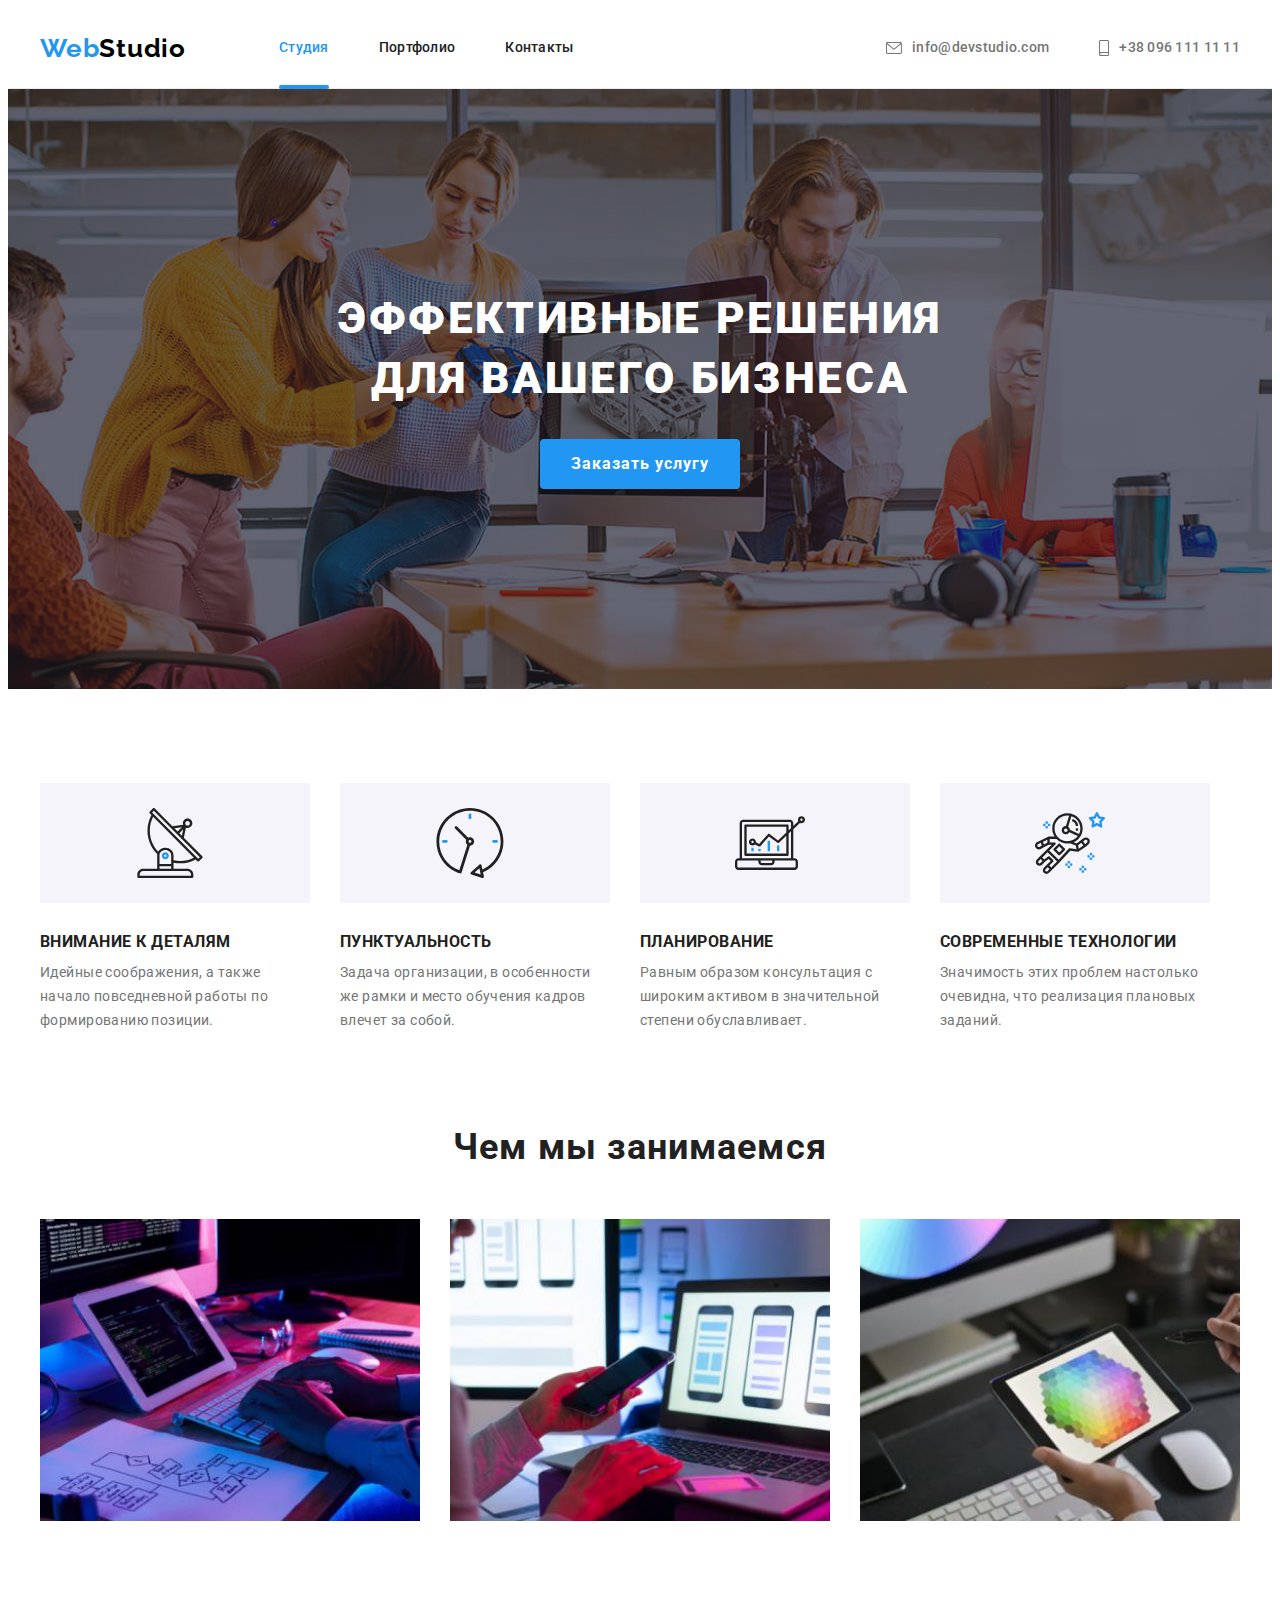
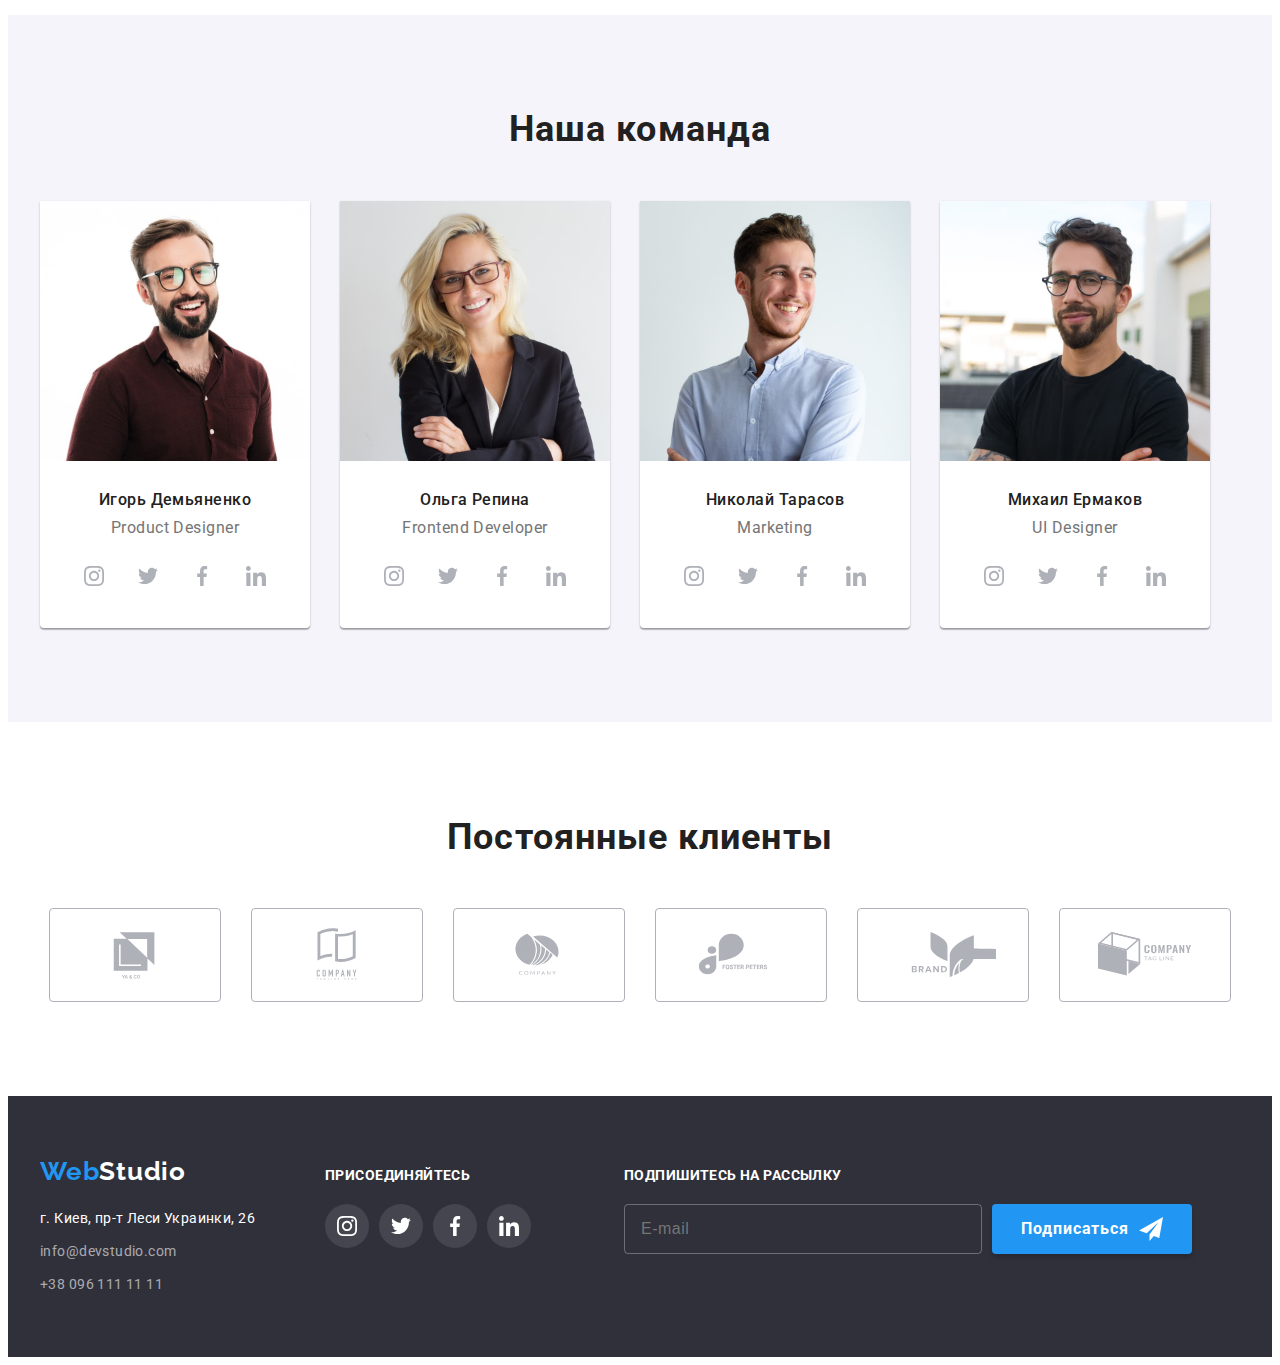
==== index.html @ bc655dbc "first commit" ====
<!DOCTYPE html>
<html lang="ru">
  <head>
    <meta charset="UTF-8" />
    <meta http-equiv="X-UA-Compatible" content="IE=edge" />
    <meta name="viewport" content="width=device-width, initial-scale=1.0" />
    <link rel="preconnect" href="https://fonts.googleapis.com" />
    <link rel="preconnect" href="https://fonts.gstatic.com" crossorigin />
    <link href="https://fonts.googleapis.com/css2?family=Raleway:wght@700&family=Roboto:wght@400;500;700;900&display=swap" rel="stylesheet" />
    <title>WebStudio</title>
    <link rel="stylesheet" href="https://cdnjs.cloudflare.com/ajax/libs/modern-normalize/1.1.0/modern-normalize.min.css" integrity="sha512-wpPYUAdjBVSE4KJnH1VR1HeZfpl1ub8YT/NKx4PuQ5NmX2tKuGu6U/JRp5y+Y8XG2tV+wKQpNHVUX03MfMFn9Q==" crossorigin="anonymous" referrerpolicy="no-referrer" />
    <link rel="stylesheet" href="./css/styles.css" />
  </head>
  <body>
    <!--Шапка сайта-->
    <header class="header">
      <div class="container header-container">
        <nav class="header-nav">
          <a class="header-logo link" href=""><span class="footer-logo-first-word">Web</span>Studio</a>
          <ul class="header-nav-list list">
            <li class="header-item"><a class="header-link link current" href="./index.html">Студия</a></li>
            <li class="header-item"><a class="header-link link" href="./portfolio.html">Портфолио</a></li>
            <li class="header-item"><a class="header-link link" href="">Контакты</a></li>
          </ul>
        </nav>
          <ul class="header-contact-list list">
            <li class="header-contact-item">
              <a class="header-mail link" href="mailto:info@devstudio.com">
                <svg class="header-contact-icon" width="16" height="12">
                <use href="./images/icons/symbol-defs.svg#icon-header-mail"></use>
              </svg>
              info@devstudio.com</a></li>
            <li class="header-contact-item">
              <a class="header-tel link" href="tel:+380961111111">
                <svg class="header-contact-icon" width="10" height="16">
                <use href="./images/icons/symbol-defs.svg#icon-header-tel"></use>
              </svg>
              +38 096 111 11 11</a></li>
          </ul>
        </div>
    </header>
    <!--Основной (уникальный) контент-->
    <main>

      <!--------------------------Section 1------------------->

      <section class="hero">
        <div class="container">
        <h1 class="hero-title">Эффективные решения для вашего бизнеса</h1>
        <button type="button" class="hero-btn" data-modal-open><a class="hero-btn-text">Заказать услугу</a></button>
      </div>
      </section>
      <section class="quality">
        <div class="container">
        <!--СКРЫТЬ ЗАГЛАВИЕ СSS-->
        <h2 class="visually-hidden">"Наши качества"</h2>
        <!--СКРЫТЬ ЗАГЛАВИЕ СSS-->
        <ul class="quality-list list">
          <li class="quality-item">
            <div class="quality-item-icon">
              <svg class="header-contact-icon" width="70" height="70">
                <use href="./images/icons/symbol-defs.svg#icon-anten">
                </use>
              </svg>
            </div>
            <h3 class="quality-title">Внимание к деталям</h3>
            <p class="quality-text">
              Идейные соображения, а также начало повседневной работы по
              формированию позиции.
            </p>
          </li>
          <li class="quality-item">
            <div class="quality-item-icon">
              <svg class="header-contact-icon" width="70" height="70">
                <use href="./images/icons/symbol-defs.svg#icon-clock"></use>
              </svg>
            </div>
            <h3 class="quality-title">Пунктуальность</h3>
            <p class="quality-text">
              Задача организации, в особенности же рамки и место обучения кадров
              влечет за собой.
            </p>
          </li>
          <li class="quality-item">
            <div class="quality-item-icon">
                            <svg class="header-contact-icon" width="70" height="70">
                <use href="./images/icons/symbol-defs.svg#icon-schedule"></use>
              </svg>
            </div>
            <h3 class="quality-title">Планирование</h3>
            <p class="quality-text">
              Равным образом консультация с широким активом в значительной
              степени обуславливает.
            </p>
          </li>
          <li class="quality-item">
            <div class="quality-item-icon">
                            <svg class="header-contact-icon" width="70" height="70">
                <use href="./images/icons/symbol-defs.svg#icon-astronaut"></use>
              </svg>
            </div>
            <h3 class="quality-title">Современные технологии</h3>
            <p class="quality-text">
              Значимость этих проблем настолько очевидна, что реализация
              плановых заданий.
            </p>
          </li>
        </ul>
      </div>
      </section>

      <!--------------------------Section 2------------------->

      <section class="about">
        <div class="container">
        <h2 class="about-title">Чем мы занимаемся</h2>
        <ul class="about-list list">
          <li class="about-item">
            <img class="img about-img"
              src="./images/img1.jpg"
              alt="Работа с планшетом."
              width="370"
              height="294"
            />
          </li>
          <li class="about-item">
            <img class="img about-img"
              src="./images/img2.jpg"
              alt="Работа с телефоном."
              width="370"
              height="294"
            />
          </li>
          <li class="about-item">
            <img class="img about-img"
              src="./images/img3.jpg"
              alt="Работа с цветовой палитрой."
              width="370"
              height="294"
            />
          </li>
        </ul>
      </div>
      </section>

      <!--------------------------Section 3--------------------->

      <section class="team">
        <div class="container">
        <h2 class="team-title">Наша команда</h2>
        <ul class="team-list list">
          <li class="team-item">
            <img class="img-item"
              src="./images/persons/1_Ihor_Demyanenko.jpg"
              alt="Игорь Демьяненко"
              width="270"
              height="260"
            />
            <div class="team-text">
            <h3 class="team-subtitle">Игорь Демьяненко</h3>
            <p class="team-desc" lang="en">Product Designer</p>
            <ul class="team-soc-list list">
              <li class="team-soc-item">
                <a href="" class="team-soc-link link">
                  <svg class="team-soc-icon" width="20" height="20">
                    <use href="./images/icons/symbol-defs.svg#team-soc-icon-instagram"></use>
                  </svg>
                </a>
              </li>
              <li class="team-soc-item">
                <a href="" class="team-soc-link link">
                  <svg class="team-soc-icon" width="20" height="20">
                  <use href="./images/icons/symbol-defs.svg#team-soc-icon-twitter"></use>
                </svg>
              </a>
              </li>
              <li class="team-soc-item">
                <a href="" class="team-soc-link link">
                  <svg class="team-soc-icon" width="20" height="20">
                  <use href="./images/icons/symbol-defs.svg#team-soc-icon-facebook"></use>
                </svg>
              </a>
              </li>
              <li class="team-soc-item">
                <a href="" class="team-soc-link link">
                  <svg class="team-soc-icon" width="20" height="20">
                  <use href="./images/icons/symbol-defs.svg#team-soc-icon-linkedin"></use>
                </svg>
              </a>
              </li>
            </ul>
          </div>

          </li>
          <li class="team-item">
            <img class="img-item"
              src="./images/persons/2_Olga_Repina.jpg"
              alt="Ольга Репина"
              width="270"
              height="260"
            />
            <div class="team-text">
            <h3 class="team-subtitle">Ольга Репина</h3>
            <p class="team-desc" lang="en">Frontend Developer</p>
            <ul class="team-soc-list list">
              <li class="team-soc-item">
                <a href="" class="team-soc-link link">
                  <svg class="team-soc-icon" width="20" height="20">
                    <use href="./images/icons/symbol-defs.svg#team-soc-icon-instagram"></use>
                  </svg>
                </a>
              </li>
              <li class="team-soc-item">
                <a href="" class="team-soc-link link">
                  <svg class="team-soc-icon" width="20" height="20">
                  <use href="./images/icons/symbol-defs.svg#team-soc-icon-twitter"></use>
                </svg>
              </a>
              </li>
              <li class="team-soc-item">
                <a href="" class="team-soc-link link">
                  <svg class="team-soc-icon" width="20" height="20">
                  <use href="./images/icons/symbol-defs.svg#team-soc-icon-facebook"></use>
                </svg>
              </a>
              </li>
              <li class="team-soc-item">
                <a href="" class="team-soc-link link">
                  <svg class="team-soc-icon" width="20" height="20">
                  <use href="./images/icons/symbol-defs.svg#team-soc-icon-linkedin"></use>
                </svg>
              </a>
              </li>
            </ul>
          </div>

          </li>
          <li class="team-item">
            <img class="img-item"
              src="./images/persons/3_Nikolay_Taraso.jpg"
              alt="Николай Тарасов"
              width="270"
              height="260"
            />
            <div class="team-text">
            <h3 class="team-subtitle">Николай Тарасов</h3>
            <p class="team-desc" lang="en">Marketing</p>
            <ul class="team-soc-list list">
              <li class="team-soc-item">
                <a href="" class="team-soc-link link">
                  <svg class="team-soc-icon" width="20" height="20">
                    <use href="./images/icons/symbol-defs.svg#team-soc-icon-instagram"></use>
                  </svg>
                </a>
              </li>
              <li class="team-soc-item">
                <a href="" class="team-soc-link link">
                  <svg class="team-soc-icon" width="20" height="20">
                  <use href="./images/icons/symbol-defs.svg#team-soc-icon-twitter"></use>
                </svg>
              </a>
              </li>
              <li class="team-soc-item">
                <a href="" class="team-soc-link link">
                  <svg class="team-soc-icon" width="20" height="20">
                  <use href="./images/icons/symbol-defs.svg#team-soc-icon-facebook"></use>
                </svg>
              </a>
              </li>
              <li class="team-soc-item">
                <a href="" class="team-soc-link link">
                  <svg class="team-soc-icon" width="20" height="20">
                  <use href="./images/icons/symbol-defs.svg#team-soc-icon-linkedin"></use>
                </svg>
              </a>
              </li>
            </ul>
          </div>

          </li>
          <li class="team-item">
            <img class="img-item"
              src="./images/persons/4_Mikhail_Ermakov.jpg"
              alt="Михаил Ермаков"
              width="270"
              height="260"
              />
              <div class="team-text">
            <h3 class="team-subtitle">Михаил Ермаков</h3>
            <p class="team-desc" lang="en">UI Designer</p>
            <ul class="team-soc-list list">
              <li class="team-soc-item">
                <a href="" class="team-soc-link link">
                  <svg class="team-soc-icon" width="20" height="20">
                    <use href="./images/icons/symbol-defs.svg#team-soc-icon-instagram"></use>
                  </svg>
                </a>
              </li>
              <li class="team-soc-item">
                <a href="" class="team-soc-link link">
                  <svg class="team-soc-icon" width="20" height="20">
                  <use href="./images/icons/symbol-defs.svg#team-soc-icon-twitter"></use>
                </svg>
              </a>
              </li>
              <li class="team-soc-item">
                <a href="" class="team-soc-link link">
                  <svg class="team-soc-icon" width="20" height="20">
                  <use href="./images/icons/symbol-defs.svg#team-soc-icon-facebook"></use>
                </svg>
              </a>
              </li>
              <li class="team-soc-item">
                <a href="" class="team-soc-link link">
                  <svg class="team-soc-icon" width="20" height="20">
                  <use href="./images/icons/symbol-defs.svg#team-soc-icon-linkedin"></use>
                </svg>
              </a>
              </li>
            </ul>
          </div>

          </li>
        </ul>
      </div>
      </section>

      <!-- --------------------Section 4-------------------->
      <!----------------- clients ----------------->

      <section class="clients section">
        <div class="container">
          <h2 class="client-title">Постоянные клиенты</h2>
          <ul class="client-list list">
            <li class="client-item">
              <a href="" class="client-link link">
                <svg class="client-icon" width="106" height="60">
                  <use href="./images/icons/symbol-defs.svg#icon-first-logo"></use>
                </svg>
              </a>
            </li>
            <li class="client-item">
              <a href="" class="client-link link">
                <svg class="client-icon" width="106" height="60">
                  <use href="./images/icons/symbol-defs.svg#icon-second-logo"></use>
                </svg>
              </a>
            </li>
            <li class="client-item">
              <a href="" class="client-link link">
                <svg class="client-icon" width="106" height="60">
                  <use href="./images/icons/symbol-defs.svg#icon-third-logo"></use>
                </svg>
              </a>
            </li>
            <li class="client-item">
              <a href="" class="client-link link">
                <svg class="client-icon" width="106" height="60">
                  <use href="./images/icons/symbol-defs.svg#icon-fourth-logo"></use>
                </svg>
              </a>
            </li>
            <li class="client-item">
              <a href="" class="client-link link">
                <svg class="client-icon" width="106" height="60">
                  <use href="./images/icons/symbol-defs.svg#icon-fifth-logo"></use>
                </svg>
              </a>
            </li>
            <li class="client-item">
              <a href="" class="client-link link">
                <svg class="client-icon" width="106" height="60">
                  <use href="./images/icons/symbol-defs.svg#icon-sixth-logo"></use>
                </svg>
              </a>
            </li>
          </ul>
        </div>
      </section>
    </main>

    <!-------------------------footer----------------->

    <footer class="footer">
      <div class="container">
        <div class="footer-contact">
      <a class="footer-logo link" href=""><span class="footer-logo-first-word">Web</span>Studio</a>
      <address class="footer-address">
        <ul class="footer-address-list list">
          <li class="footer-address-item">
            <a class="footer-address-maps link" href="https://www.google.com/maps/place/%D0%B1%D1%83%D0%BB.+%D0%9B%D0%B5%D1%81%D0%B8+%D0%A3%D0%BA%D1%80%D0%B0%D0%B8%D0%BD%D0%BA%D0%B8,+26,+%D0%9A%D0%B8%D0%B5%D0%B2,+%D0%A3%D0%BA%D1%80%D0%B0%D0%B8%D0%BD%D0%B0,+02000/@50.4265807,30.5361971,17z/data=!3m1!4b1!4m5!3m4!1s0x40d4cf0e033ecbe9:0x57a4dffefec77da0!8m2!3d50.4265807!4d30.5383858" target="blank">г. Киев, пр-т Леси Украинки, 26</a>
          </li>
          <li class="footer-address-item"><a class="footer-address-mail link" href="mailto:info@devstudio.com">info@devstudio.com</a></li>
          <li class="footer-address-item"><a class="footer-address-tel link" href="tel:+380961111111">+38 096 111 11 11</a></li>
        </ul>
      </address>
    </div>
    <div class="footer-links">
      <h2 class="footer-links-title">присоединяйтесь</h2>
                <ul class="footer-soc-list list">
            <li class="footer-soc-item">
              <a href="" class="footer-soc-link link">
                <svg class="footer-soc-icon" width="20" height="20">
                  <use href="./images/icons/symbol-defs.svg#footer-soc-icon-instagram">
                  </use>
                </svg>
              </a>
            </li>
            <li class="footer-soc-item">
              <a href="" class="footer-soc-link link">
                <svg class="footer-soc-icon" width="20" height="20">
                <use href="./images/icons/symbol-defs.svg#footer-soc-icon-twitter">
                </use>
              </svg>
            </a>
            </li>
            <li class="footer-soc-item">
              <a href="" class="footer-soc-link link">
                <svg class="footer-soc-icon" width="20" height="20">
                <use href="./images/icons/symbol-defs.svg#footer-soc-icon-facebook">
                </use>
              </svg></a>
            </li>
            <li class="footer-soc-item">
              <a href="" class="footer-soc-link link">
                <svg class="footer-soc-icon" width="20" height="20">
                <use href="./images/icons/symbol-defs.svg#footer-soc-icon-linkedin">
                </use>
              </svg></a>
            </li>
          </ul>
      </div>
      <div class="footer-forms">
        <p class="footer-title-mail">Подпишитесь на рассылку</p>
        <form class="footer-form">
          <input
            type="email"
            name="email"
            class="footer-mail"
            placeholder="E-mail"/>
          <button type="submit" class="footer-mail-btn">
            Подписаться
            <svg class="footer-mail-icon" width="24" height="24">
              <use href="./images/icons/symbol-defs.svg#icon-icon-send"></use>
            </svg>
          </button>
        </form>
      </div>
    </div>
    </footer>
    <div class="backdrop is-hidden" data-modal>
      <div class="modal">
        <button type="button" class="modal-close" data-modal-close>
          <svg class="modal-icon" width="18" height="18">
            <use href="./images/icons/symbol-defs.svg#icon-close"></use>
          </svg>
        </button>
        <p class="modal-title">Оставьте свои данные, мы вам перезвоним</p>
        <form class="modal-form">
          <div class="form-field">
            <label class="input-text" for="user-name">Имя</label>
            <div class="input-wrap">
              <input
                type="text"
                placeholder=""
                name="user-name"
                class="modal-input"
                id="user-name"
              />
              <svg class="input-icon" width="18" height="18">
                <use
                  href="./images/icons/symbol-defs.svg#icon-modal-person"
                ></use>
              </svg>
            </div>
          </div>
          <div class="form-field">
            <label class="input-text" for="user-tel">Телефон</label>
            <div class="input-wrap">
              <input
                type="tel"
                placeholder=""
                name="user-tel"
                class="modal-input"
                id="user-tel"
              />
              <svg class="input-icon" width="18" height="18">
                <use
                  href="./images/icons/symbol-defs.svg#icon-modal-phone"
                ></use>
              </svg>
            </div>
          </div>
          <div class="form-field">
            <label class="input-text" for="user-email">Почта</label>
            <div class="input-wrap">
              <input
                type="email"
                placeholder=""
                name="user-email"
                class="modal-input"
                id="user-email"
              />
              <svg class="input-icon" width="18" height="18">
                <use
                  href="./images/icons/symbol-defs.svg#icon-modal-email"
                ></use>
              </svg>
            </div>
          </div>
          <div class="form-field">
            <label class="input-text" for="user-text">Комментарий</label>
            <textarea
              class="modal-text"
              name="user-text"
              id="user-text"
              placeholder="Введите текст"
            ></textarea>
          </div>
          <div class="form-field">
            <input
              type="checkbox"
              class="modal-check visually-hidden"
              id="modal-check"
              name="privacy-check"
            />
            <label for="modal-check" class="modal-check-text">
              <span
                ><svg class="check-icon" width="16" height="15">
                  <use
                    href="./images/icons/symbol-defs.svg#icon-modal-vector"
                  ></use>
                </svg>
              </span>
              <span class="modal-desk"
                >Соглашаюсь с рассылкой и принимаю
                <span
                  ><a class="modal-check-link link" href="">
                    Условия договора</a
                  ></span
                ></span
              >
            </label>
          </div>
          <button class="modal-button" type="submit">Отправить</button>
        </form>
      </div>
    </div>
    <script src="./js/modal.js"></script>
  </body>
</html>
---- css/styles.css ----
:root {
--contact-text-color: #757575;
--header-hover-color: #2196F3;
--first-background-color: #2F303A;
--second-background-color: #F5F4FA;
--third-background-color: #ffffff;
--logo-text-color: #000000;
--hero-btn-hover-background-color: #188CE8;
--title-color:#212121;
--text-color: #757575;
--footer-address-color: rgba(255, 255, 255, 0.6);
}

body {
    font-family: "Roboto", sans-serif; 
    font-weight: 400;
    font-size: 14px;
    background-color: var(--third-background-color);
}

/* *::before,
*::after {
box-sizing: border-box;
} */

p,
h1,
h2,
h3,
h4,
h5,
h6 {
margin: 0;
}

ul,
ol {
margin: 0;
padding-left: 0;
}

img {
    display: block;
    max-width: 100%;
    min-width: 100%;
    height: auto;
}

.list {
    list-style: none;
}

.link {
    text-decoration: none;
}

.container {
    width: 1200px;
padding-left: 15px;
padding-right: 15px;
margin: 0 auto;
/* outline: 2px solid red; */
}

section {
    padding: 94px 0;
}

/*-------------HEADER--------*/

.header {
    background-color: var(--third-background-color);
    border-bottom: 1px solid #ececec;
}

.header-container {
    display: flex;
}

.header-nav .current {
    color: var(--header-hover-color);
    position: relative;
}

.header-logo {
text-decoration: none;
font-family: "Raleway", sans-serif;
font-style: normal;
font-weight: 700;
font-size: 26px;
line-height: 1.19;
letter-spacing: 0.03em;
color: var(--logo-text-color);
margin-right: 93px;
}

.header-logo-first-word {
    color: var(--header-hover-color);
}

.header-nav{
    display: flex;
    align-items: center;
}

.header-nav-list {
    display: flex;
    align-items: center;
}

.header-item:not(:last-child) {
    margin-right: 50px;
}

.header-contact-list {
    display: flex;
    align-items: center;
    margin-left: auto;
}

.header-contact-item{
    display: block;
}

.header-contact-item:not(:first-child) {
    margin-left: 50px;
}

.activ-studio,
.activ-portfolio {
    color: var(--header-hover-color);
}

.header-link {
    display: block;
font-weight: 500;
line-height: 1.14;
letter-spacing: 0.02em;
color: var(--title-color);
padding: 32px 0;
transition: color 250ms cubic-bezier(0.4, 0, 0.2, 1);
}

.current::after {
    content: "";
    position: absolute;
    display: block;
    bottom: -1px;
    left: 0;
    height: 4px;
    width: 100%;
    background: var(--header-hover-color);
    border-radius: 2px;
}

.header-link:hover,
.header-link:focus {
color: var(--header-hover-color);
}

.header-tel {
    font-weight: 500;
    line-height: 1.14;
    letter-spacing: 0.02em;
    color: var(--contact-text-color);
    display: flex;
    align-items: center;
    padding: 32px 0;
    transition: color 250ms cubic-bezier(0.4, 0, 0.2, 1);
}

.header-mail {
    font-weight: 500;
    line-height: 1.14;
    letter-spacing: 0.02em;
    color: var(--contact-text-color);
    display: flex;
    align-items: center;
    padding: 32px 0;
    transition: color 250ms cubic-bezier(0.4, 0, 0.2, 1);
}

.header-contact-icon {
    fill: currentColor;
    margin-right: 10px;
}

.header-tel:hover,
.header-tel:focus,
.header-mail:hover,
.header-mail:focus {
    color: var(--header-hover-color);
}

/*-------------------------HERO----------------------------*/

.hero {
    max-width: 1600px;
    margin: 0 auto;
    background-color: var(--first-background-color);
    background-image: linear-gradient(rgba(47, 48, 58, 0.4),rgba(47, 48, 58, 0.4)),
    url(../images/hero-img.png);
    background-repeat: no-repeat;
    background-position: center;
    background-size: cover;
    padding:200px 0;
}

.hero-title {
font-weight: 900;
font-size: 44px;
line-height: 1.36;
text-align: center;
letter-spacing: 0.06em;
text-transform: uppercase;
color: var(--third-background-color);
max-width: 696px;
margin: 0 auto;
margin-bottom: 30px;
}

.hero-btn {
    font-family: inherit;
font-weight: 700;
font-size: 16px;
line-height: 1.87;
display: block;
align-items: center;
text-align: center;
letter-spacing: 0.06em;
background: var(--header-hover-color);
color: var(--third-background-color);
cursor: pointer;
margin: 0 auto;
height: 50px;
min-width: 200px;
box-shadow: 0px 4px 4px rgba(0, 0, 0, 0.15);
border-radius: 4px;
border: none;
transition: color 250ms cubic-bezier(0.4, 0, 0.2, 1);
}

.hero-btn-text {
    margin: auto;
}

.hero-btn:hover,
.hero-btn:focus {
    background-color: var(--hero-btn-hover-background-color);
    color: var(--third-background-color);
}

/*-------------quality--------*/


.quality {
    padding-bottom: 0;
}

.visually-hidden {
    position: absolute;
    white-space: nowrap;
    width: 1px;
    height: 1px;
    overflow: hidden;
    border: 0;
    padding: 0;
    clip: rect(0 0 0 0);
    clip-path: inset(50%);
    margin: -1px;
}

.quality-list {
    display: flex;
}

.quality-item:not(:last-child) {
    margin-right: 30px;
}

.quality-item-icon {
    display: flex;
    width: 270px;
    height: 120px;
    background-color: var(--second-background-color);
    align-items: center;
    justify-content: center;
    margin-bottom: 30px;
}

.quality-title {
font-weight: 700;
line-height: 1.14;
letter-spacing: 0.03em;
text-transform: uppercase;
color: var(--title-color);
margin-bottom: 10px;
max-width: 270px;
}

.quality-text {
line-height: 1.71;
letter-spacing: 0.03em;
color: var(--text-color);
max-width: 270px;
}

/*-------------about--------*/

.about-title {
font-weight: 700;
font-size: 36px;
line-height: 1.16;
text-align: center;
letter-spacing: 0.03em;
color: var(--title-color);
margin: 0 auto;
margin-bottom: 50px;
}

.about-list {
    display: flex;
    margin-left: -30px;
/*     padding-bottom: 94px; */
}

.about-item {
    flex-basis: calc(100% / 3 - 30px);
    margin-left: 30px;
}

/*-------------team--------*/

.team {
    background-color: var(--second-background-color);
}

.team-title {
    font-weight: 700;
font-size: 36px;
line-height: 1.16;
text-align: center;
letter-spacing: 0.03em;
color: var(--title-color);
margin: 0 auto;
margin-bottom: 50px;
}

.team-list {
    display: flex;
}

.team-item {
    background: #FFFFFF;
box-shadow: 0px 1px 3px rgba(0, 0, 0, 0.12), 0px 1px 1px rgba(0, 0, 0, 0.14), 0px 2px 1px rgba(0, 0, 0, 0.2);
border-radius: 0px 0px 4px 4px;
}

.team-list > li:not(:last-child){
    margin-right: 30px;
} 

.team-text {
    padding: 30px 0;
}

.team-subtitle{
    font-weight: 500;
font-size: 16px;
line-height: 1.18;
text-align: center;
letter-spacing: 0.03em;
color: var(--title-color);
margin-bottom: 10px;
}

.team-desc {
font-size: 16px;
line-height: 1.18;
text-align: center;
letter-spacing: 0.03em;
color: var(--text-color);
margin-bottom: 16px;
}

.team-soc-list {
    display: flex;
    justify-content: center;
}

.team-soc-link {
    display: inline-flex;
    width: 44px;
    height: 44px;
    border-radius: 50%;
    background-color: #FFFFFF;
    align-items: center;
    justify-content: center;
    color: #afb1b8;
    transition: background-color 250ms cubic-bezier(0.4, 0, 0.2, 1),
    color 250ms cubic-bezier(0.4, 0, 0.2, 1);
}

.team-soc-list > li:not(:last-child) {
margin-right: 10px;
}

.team-soc-icon {
    fill: currentColor;
}

.team-soc-link:hover {
    background: var(--header-hover-color);
    color: var(--third-background-color);
}

/*---------- Section 4------- */
/*-------- clients --------*/

.client-title {
    font-weight: 700;
    font-size: 36px;
    line-height: 1.17;
    text-align: center;
    letter-spacing: 0.03em;
    color: var(--title-color);
    margin-bottom: 50px;
}

.client-list {
    display: flex;
    justify-content: center;
}

.client-item + .client-item {
    margin-left: 30px;
}

.client-link {
    display: flex;
    width: 170px;
    height: 92px;
    color: #afb1b8;
    align-items: center;
    justify-content: center;
    border: 1px solid #afb1b8;
    border-radius: 4px;
    transition: color 250ms cubic-bezier(0.4, 0, 0.2, 1),
    border 250ms cubic-bezier(0.4, 0, 0.2, 1);
}

.client-icon {
    fill: currentColor;
}

.client-link:focus,
.client-link:hover {
    color: var(--header-hover-color);
    border: 1px solid var(--header-hover-color);
}
/*-------------footer--------*/

.footer {
    background-color: var(--first-background-color);
    padding-top: 60px;
    padding-bottom: 60px;
}

.footer .container {
    display: flex;
    align-items: baseline;
}

.footer-logo {
    text-decoration: none;
    font-family: "Raleway", sans-serif;
    font-style: normal;
    font-weight: 700;
    font-size: 26px;
    line-height: 1.19;
    letter-spacing: 0.03em;
    color: var(--third-background-color);
    }
    
.footer-logo-first-word {
    color: var(--header-hover-color);
}

.footer-address {
    margin-top: 20px;
}

.footer-address-list > li:not(:last-child) {
margin-bottom: 9px;
}

.footer-address-maps {
    font-style: normal; 
    line-height: 1.71;
    letter-spacing: 0.03em;
    color: var(--third-background-color);;
}

.footer-address-mail,
.footer-address-tel {
    font-style: normal;
    line-height: 1.71;
    letter-spacing: 0.03em;
    color: var(--footer-address-color);
    transition: color 250ms cubic-bezier(0.4, 0, 0.2, 1);
}

.footer-address-maps:hover,
.footer-address-maps:focus,
.footer-address-tel:hover,
.footer-address-tel:focus,
.footer-address-mail:hover,
.footer-address-mail:focus {
    color: var(--header-hover-color);
}

.footer-links{
    margin-left: 70px;
}

.footer-links-title{
    font-size: 14px;
    line-height: 1.14;
    letter-spacing: 0.03em;
    text-transform: uppercase;
    color: var(--third-background-color);
    margin-bottom: 20px; 
}

.footer-soc-list {
    display: flex;
}

.footer-soc-list > li:not(:last-child) {
    margin-right: 10px;
}

.footer-soc-link {
    display: flex;
    width: 44px;
    height: 44px;
    border-radius: 50%;
    background-color: #ffffff1a;
    align-items: center;
    justify-content: center;
    color: var(--third-background-color);
    transition: background-color 250ms cubic-bezier(0.4, 0, 0.2, 1);
}

.footer-soc-icon {
    fill: currentColor;
}

.footer-soc-link:hover {
    background: var(--header-hover-color);
    color: var(--third-background-color);
}

.footer-forms {
    margin-left: 93px;
}

.footer-form {
    display: flex;
}

.footer-title-mail {
    font-weight: 700;
    font-size: 14px;
    line-height: 1.14;
    letter-spacing: 0.03em;
    text-transform: uppercase;
    color: var(--third-background-color);
    margin-bottom: 20px;
}

.footer-mail {
    width: 358px;
    height: 50px;
    background-color: transparent;
    border: 1px solid rgba(255, 255, 255, 0.3);
    border-radius: 4px;
    padding: 16px;
    outline: none;
    font-weight: 400;
    font-size: 16px;
    line-height: 1.25;
    display: flex;
    box-sizing: border-box;
    align-items: center;
    letter-spacing: 0.03em;
    color: rgba(255, 255, 255, 0.6);
}

.footer-mail-btn {
    width: 200px;
    height: 50px;
    margin-left: 10px;
    background: var(--header-hover-color);
    border: transparent;
    box-shadow: 0px 4px 4px rgba(0, 0, 0, 0.15);
    border-radius: 4px;
    font-family: "Roboto";
    font-style: normal;
    font-weight: 700;
    font-size: 16px;
    line-height: 1.88;
    cursor: pointer;
    display: flex;
    text-align: center;
    align-items: center;
    letter-spacing: 0.06em;
    color: var(--third-background-color);
    justify-content: center;
}

.footer-mail-icon {
    width: 24px;
    height: 24px;
    margin-left: 10px;
}

/*-------------Portfolio--------*/
/*-------------Portfolio header--------*/

.services {
    background-color: var(--third-background-color);
}

.services-btn {
    font-family: inherit;
    font-weight: 500;
    font-size: 16px;
    line-height: 1.62;
    text-align: center;
    letter-spacing: 0.03em;
background: var(--second-background-color);
color: var(--title-color);
cursor: pointer;
border-radius: 4px;
border: none;
padding: 6px 22px;
display: inline-block;
transition: background-color 250ms cubic-bezier(0.4, 0, 0.2, 1),
color 250ms cubic-bezier(0.4, 0, 0.2, 1),
box-shadow 250ms cubic-bezier(0.4, 0, 0.2, 1);
}

.activ-btn {
    font-family: inherit;
    font-weight: 500;
    font-size: 16px;
    line-height: 1.62;
    text-align: center;
    letter-spacing: 0.03em;
background: var(--header-hover-color);
color: var(--third-background-color);
cursor: pointer;
border-radius: 4px;
border: none;
padding: 6px 22px;
}

.services-btn:hover,
.services-btn:focus {
    background-color:var(--header-hover-color);
    color: var(--third-background-color);
    box-shadow: 0px 4px 4px 0px rgba(0, 0, 0, 0.25);
}

.services-list {
    display: flex;
    justify-content: center;
    margin-bottom: 50px;
}

.services-item:not(:last-child) {
    margin-right: 8px;
}

/* ============= example ========= */

.example-list {
    display: grid;
    grid-template-columns: repeat(3, 1fr);
    gap: 30px;
    margin: 0 auto;
}

.example-link {
    display: block;
    transition: box-shadow 250ms cubic-bezier(0.4, 0, 0.2, 1);
}

.example-link:hover,
.example-link:focus {
    box-shadow: 0px 4px 4px 0px rgba(0, 0, 0, 0.25);
}

.example-wrap {
    position: relative;
    overflow: hidden;
}

.example-board-text {
    height: 100%;
    position: absolute;
    top: 0;
    left: 0;
    background-color: rgba(33, 150, 243, 0.9);
    font-weight: 400;
    font-size: 18px;
    line-height: 1.56;
    letter-spacing: 0.03em;
    color: #ffffff;
    padding: 63px 24px;
    transition: transform 250ms cubic-bezier(0.4, 0, 0.2, 1);
    transform: translateY(100%);
}

.example-item:hover .example-board-text {
    transform: translateY(0);
}

.example-text {
    padding: 20px 24px;
    border-right: 1px solid #eeeeee;
    border-bottom: 1px solid #eeeeee;
    border-left: 1px solid #eeeeee;
}

.example-title {
font-style: normal;
font-weight: 700;
font-size: 18px;
line-height: 2;
letter-spacing: 0.06em;
color: var(--title-color);
margin-bottom: 4px;
}

.example-desc {
font-size: 16px;
line-height: 1.87;
letter-spacing: 0.03em;
color: var(--text-color);
}

/* ==========   modal window   ================ */

.backdrop {
    width: 100%;
    height: 100%;
    background-color: rgba(0, 0, 0, 0.2);
    position: fixed;
    top: 0;
    transition: opacity 250ms, visibility 250ms, cubic-bezier(0.4, 0, 0.2, 1);
}

.modal {
    position: absolute;
    top: 50%;
    left: 50%;
    transform: translate(-50%, -50%);
    width: 528px;
    min-height: 581px;
    background: var(--third-background-color);
    box-shadow: 0px 1px 3px rgba(0, 0, 0, 0.12), 0px 1px 1px rgba(0, 0, 0, 0.14),
    0px 2px 1px rgba(0, 0, 0, 0.2);
    border-radius: 4px;
    padding: 40px;
}

.modal-close {
    position: absolute;
    top: 8px;
    right: 8px;
    height: 30px;
    width: 30px;
    border: 1px solid rgba(0, 0, 0, 0.1);
    border-radius: 50%;
    display: flex;
    align-items: center;
    justify-content: center;
    background-color: var(--third-background-color);
}

.is-hidden {
    opacity: 0;
    pointer-events: none;
    visibility: hidden;
}




.modal-icon {
    transition: fill 250ms cubic-bezier(0.4, 0, 0.2, 1);
}

.modal-icon:focus,
.modal-icon:hover {
    fill: var(--header-hover-color);
}

.is-hidden {
    opacity: 0;
    pointer-events: none;
    visibility: hidden;
}

.modal-title {
    font-weight: 700;
    font-size: 20px;
    line-height: 1.15;
    text-align: center;
    letter-spacing: 0.03em;
    color: var(--title-color);
    margin-bottom: 12px;
}

.form-field {
    margin-bottom: 10px;
}

.modal-input {
    width: 100%;
    height: 40px;
    border: 1px solid rgba(33, 33, 33, 0.2);
    border-radius: 4px;
    background-color: transparent;
    padding-left: 42px;
    outline: none;
    cursor: pointer;
    transition: border-color 250ms cubic-bezier(0.4, 0, 0.2, 1);
}

.modal-input:focus,
.modal-input:hover {
    border-color: var(--header-hover-color);
}

.modal-input:focus + .input-icon,
.modal-input:hover + .input-icon {
    fill: var(--header-hover-color);
}

.input-text {
    display: block;
    font-weight: 400;
    font-size: 12px;
    line-height: 1.17;
    letter-spacing: 0.01em;
    color: var(--contact-text-color);
    margin-bottom: 4px;
}

.modal-text {
    width: 100%;
    height: 120px;
    display: block;
    background-color: transparent;
    cursor: pointer;
    border: 1px solid rgba(33, 33, 33, 0.2);
    box-sizing: border-box;
    border-radius: 4px;
    padding: 12px 16px;
    resize: none;
    outline: transparent;
    transition: border-color 250ms cubic-bezier(0.4, 0, 0.2, 1);
}

.modal-text:focus,
.modal-text:hover {
    border-color: var(--header-hover-color);
}

.modal-text::placeholder {
    font-weight: 400;
    font-size: 14px;
    line-height: 1.14;
    letter-spacing: 0.01em;
    color: rgba(117, 117, 117, 0.5);
}

.input-wrap {
    position: relative;
}

.input-icon {
    position: absolute;
    left: 12px;
    top: 50%;
    transform: translateY(-50%);
    transition: fill 250ms cubic-bezier(0.4, 0, 0.2, 1);
}

.modal-check-text {
    font-weight: 400;
    font-size: 14px;
    line-height: 1.71;
    letter-spacing: 0.03em;
    color: var(--contact-text-color);
    display: flex;
    align-items: center;
    justify-content: center;
    margin-top: 22px;
}

.check-icon {
    fill: transparent;
}

.modal-check-text .check-icon {
    width: 16px;
    height: 15px;
    border: 2px solid rgba(33, 33, 33, 1);
    border-radius: 3px;
    margin-right: 5px;
    display: flex;
    align-items: center;
    justify-content: center;
}

.modal-check:checked + .modal-check-text .check-icon {
    background-color: var(--header-hover-color);
    border: none;
}

.modal-check:checked + .modal-check-text .check-icon {
    fill: var(--third-background-color);
}

.modal-desk {
    display: inline-block;
}

/* .modal-check-text::before {
    content: "";
    width: 16px;
    height: 15px;
    border: 2px solid rgba(33, 33, 33, 1);
    border-radius: 3px;
    margin-right: 5px;
}

.modal-check:checked + .modal-check-text::before {
    background-color: var(--accent-color);
    border: none;
    background-image: url(../images/icons/check-icon.svg);
    background-repeat: no-repeat;
    background-position: center;
    background-size: contain;
  } */

.modal-check-link {
    display: inline-block;
    font-weight: 400;
    font-size: 14px;
    line-height: 1.71;
    letter-spacing: 0.03em;
    color: var(--header-hover-color);
    text-decoration: underline;
}

.modal-button {
    width: 200px;
    height: 50px;
    margin: 0 auto;
    background: var(--header-hover-color);
    box-shadow: 0px 4px 4px rgba(0, 0, 0, 0.15);
    border: transparent;
    border-radius: 4px;
    font-family: "Roboto";
    font-style: normal;
    font-weight: 700;
    font-size: 16px;
    line-height: 1.88;
    cursor: pointer;
    display: flex;
    align-items: center;
    justify-content: center;
    letter-spacing: 0.06em;
    color: var(--third-background-color);
    margin-top: 30px;
}
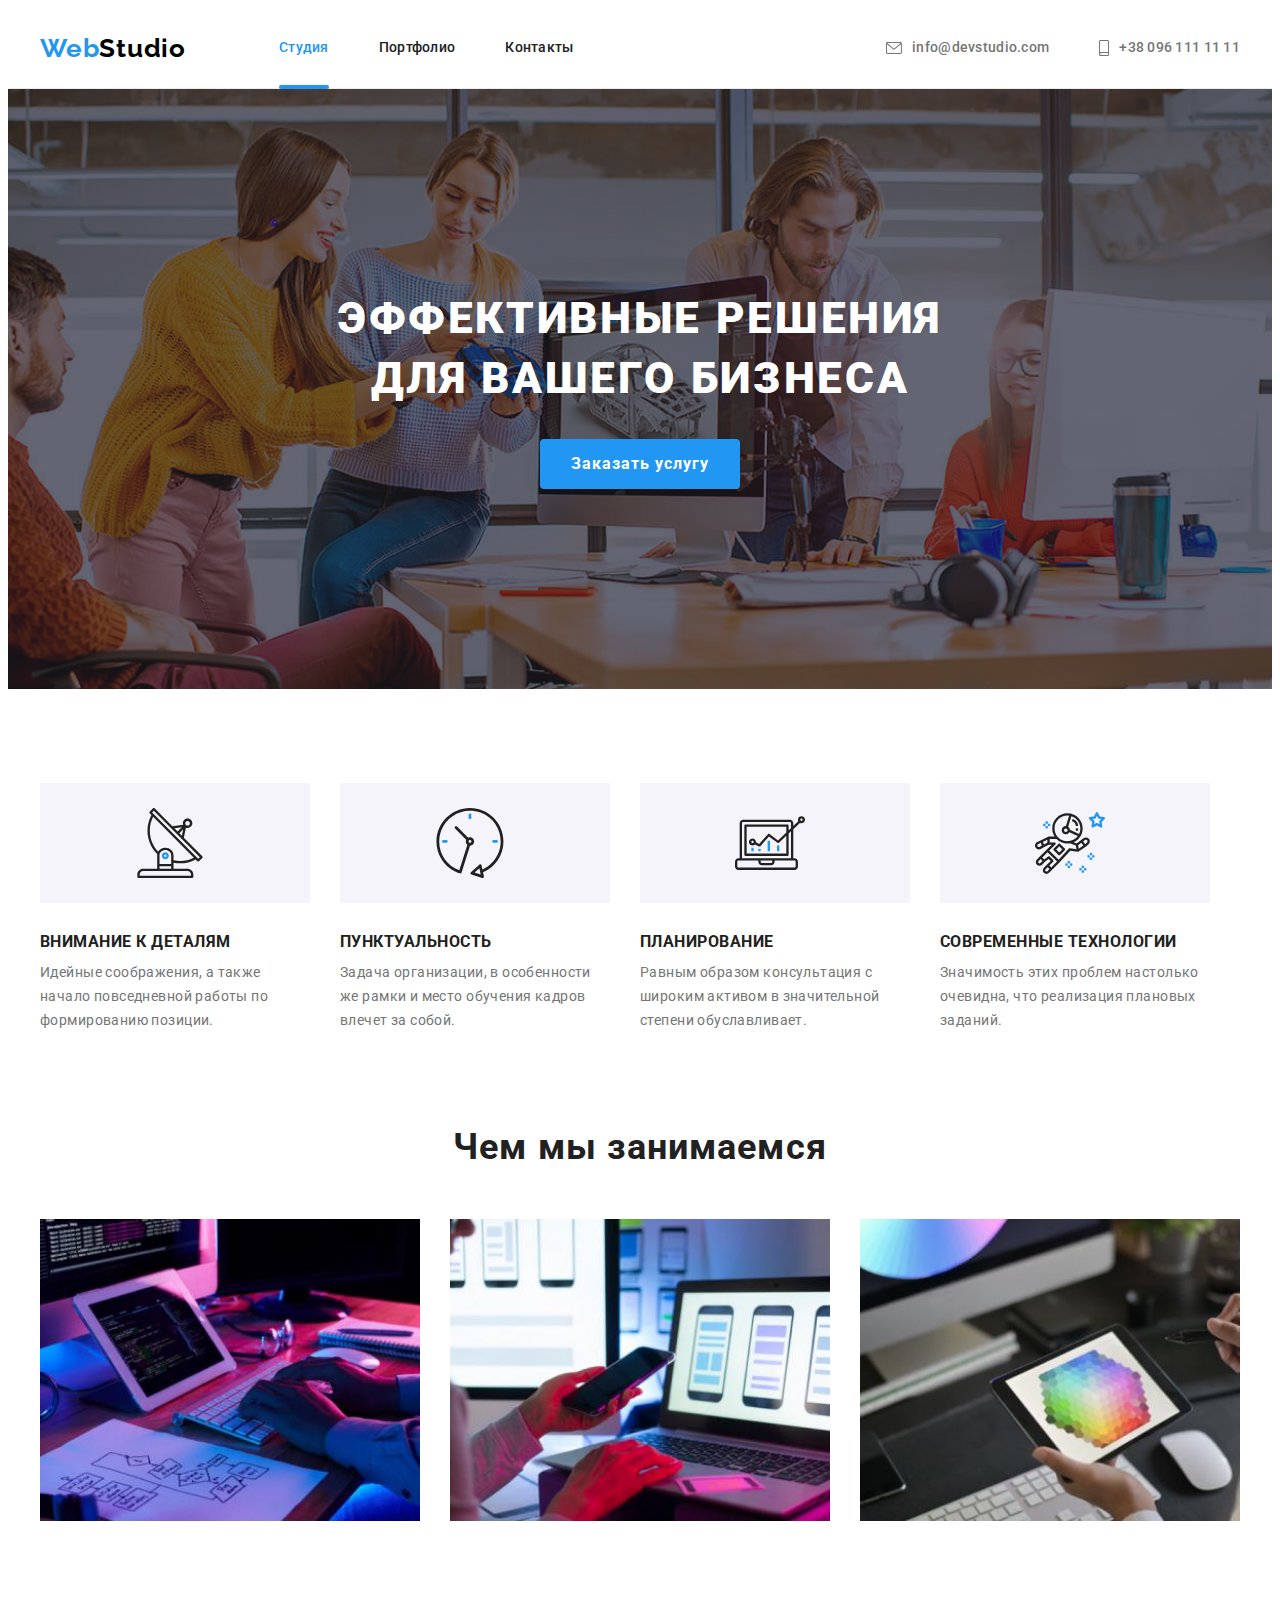
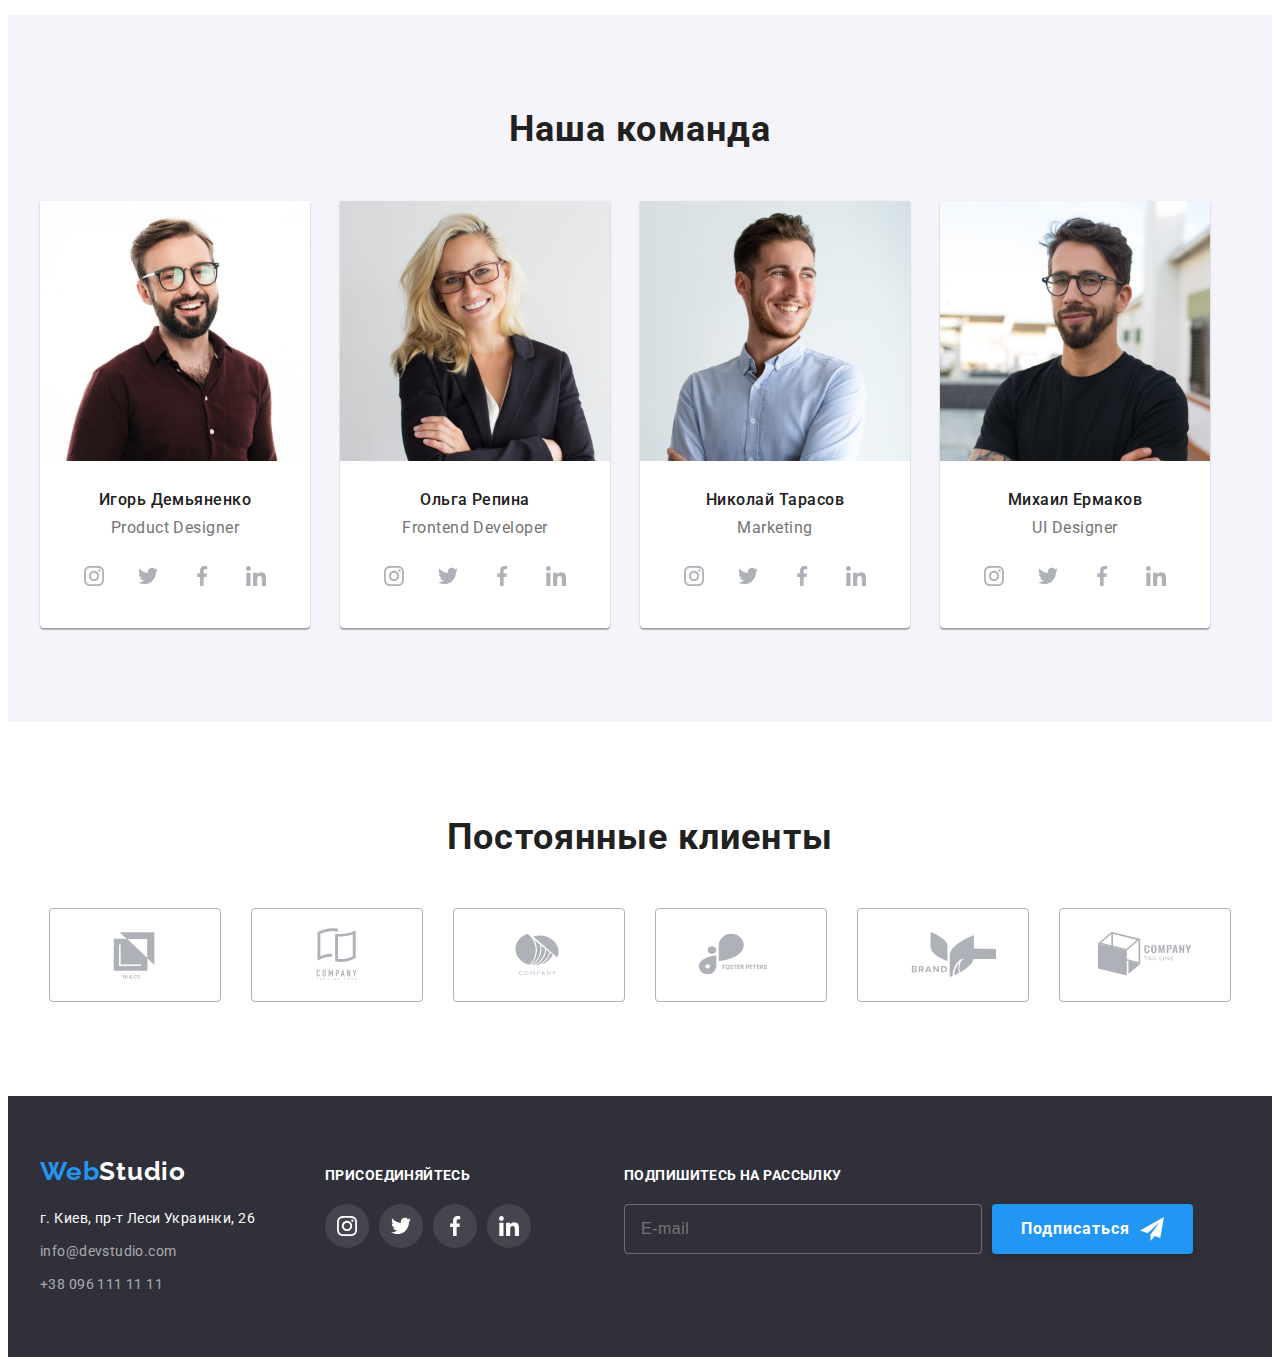
==== commit 41196620: "ten commit" ====
--- a/index.html
+++ b/index.html
@@ -47,7 +47,7 @@
       <section class="hero">
         <div class="container">
         <h1 class="hero-title">Эффективные решения для вашего бизнеса</h1>
-        <button type="button" class="hero-btn" data-modal-open><a class="hero-btn-text">Заказать услугу</a></button>
+        <button type="button" class="hero-btn" data-modal-open>Заказать услугу</button>
       </div>
       </section>
       <section class="quality">
@@ -448,6 +448,9 @@
       </div>
     </div>
     </footer>
+    
+     <!-- __________Modal window__________________ -->
+
     <div class="backdrop is-hidden" data-modal>
       <div class="modal">
         <button type="button" class="modal-close" data-modal-close>
@@ -508,7 +511,7 @@
               </svg>
             </div>
           </div>
-          <div class="form-field">
+          <div class="form-comment">
             <label class="input-text" for="user-text">Комментарий</label>
             <textarea
               class="modal-text"
@@ -517,7 +520,8 @@
               placeholder="Введите текст"
             ></textarea>
           </div>
-          <div class="form-field">
+
+          <div class="form-checkbox">
             <input
               type="checkbox"
               class="modal-check visually-hidden"
@@ -525,8 +529,8 @@
               name="privacy-check"
             />
             <label for="modal-check" class="modal-check-text">
-              <span
-                ><svg class="check-icon" width="16" height="15">
+              <span>
+                <svg class="check-icon" width="16" height="15">
                   <use
                     href="./images/icons/symbol-defs.svg#icon-modal-vector"
                   ></use>
--- a/css/styles.css
+++ b/css/styles.css
@@ -44,6 +44,7 @@
     max-width: 100%;
     min-width: 100%;
     height: auto;
+    position: relative;
 }
 
 .list {
@@ -228,7 +229,7 @@
 align-items: center;
 text-align: center;
 letter-spacing: 0.06em;
-background: var(--header-hover-color);
+background-color: var(--header-hover-color);
 color: var(--third-background-color);
 cursor: pointer;
 margin: 0 auto;
@@ -237,7 +238,7 @@
 box-shadow: 0px 4px 4px rgba(0, 0, 0, 0.15);
 border-radius: 4px;
 border: none;
-transition: color 250ms cubic-bezier(0.4, 0, 0.2, 1);
+transition: background-color 250ms cubic-bezier(0.4, 0, 0.2, 1) 250ms;
 }
 
 .hero-btn-text {
@@ -498,7 +499,8 @@
     font-style: normal; 
     line-height: 1.71;
     letter-spacing: 0.03em;
-    color: var(--third-background-color);;
+    color: var(--third-background-color);
+    transition: color 250ms cubic-bezier(0.4, 0, 0.2, 1) 250ms;
 }
 
 .footer-address-mail,
@@ -598,8 +600,9 @@
 }
 
 .footer-mail-btn {
-    width: 200px;
-    height: 50px;
+/*     width: 200px;
+    height: 50px; */
+    padding: 10px 29px;
     margin-left: 10px;
     background: var(--header-hover-color);
     border: transparent;
@@ -759,7 +762,7 @@
     background-color: rgba(0, 0, 0, 0.2);
     position: fixed;
     top: 0;
-    transition: opacity 250ms, visibility 250ms, cubic-bezier(0.4, 0, 0.2, 1);
+    transition: cubic-bezier(0.4, 0, 0.2, 1) 250ms;
 }
 
 .modal {
@@ -788,23 +791,11 @@
     align-items: center;
     justify-content: center;
     background-color: var(--third-background-color);
-}
-
-.is-hidden {
-    opacity: 0;
-    pointer-events: none;
-    visibility: hidden;
-}
-
-
-
-
-.modal-icon {
     transition: fill 250ms cubic-bezier(0.4, 0, 0.2, 1);
 }
 
-.modal-icon:focus,
-.modal-icon:hover {
+.modal-close:focus,
+.modal-close:hover {
     fill: var(--header-hover-color);
 }
 
@@ -925,6 +916,12 @@
     display: flex;
     align-items: center;
     justify-content: center;
+    transition: border-color 250ms cubic-bezier(0.4, 0, 0.2, 1);
+}
+
+.modal-check-text .check-icon:focus, 
+.modal-check-text .check-icon:hover {
+    border-color:  var(--header-hover-color);
 }
 
 .modal-check:checked + .modal-check-text .check-icon {
@@ -939,24 +936,6 @@
 .modal-desk {
     display: inline-block;
 }
-
-/* .modal-check-text::before {
-    content: "";
-    width: 16px;
-    height: 15px;
-    border: 2px solid rgba(33, 33, 33, 1);
-    border-radius: 3px;
-    margin-right: 5px;
-}
-
-.modal-check:checked + .modal-check-text::before {
-    background-color: var(--accent-color);
-    border: none;
-    background-image: url(../images/icons/check-icon.svg);
-    background-repeat: no-repeat;
-    background-position: center;
-    background-size: contain;
-  } */
 
 .modal-check-link {
     display: inline-block;
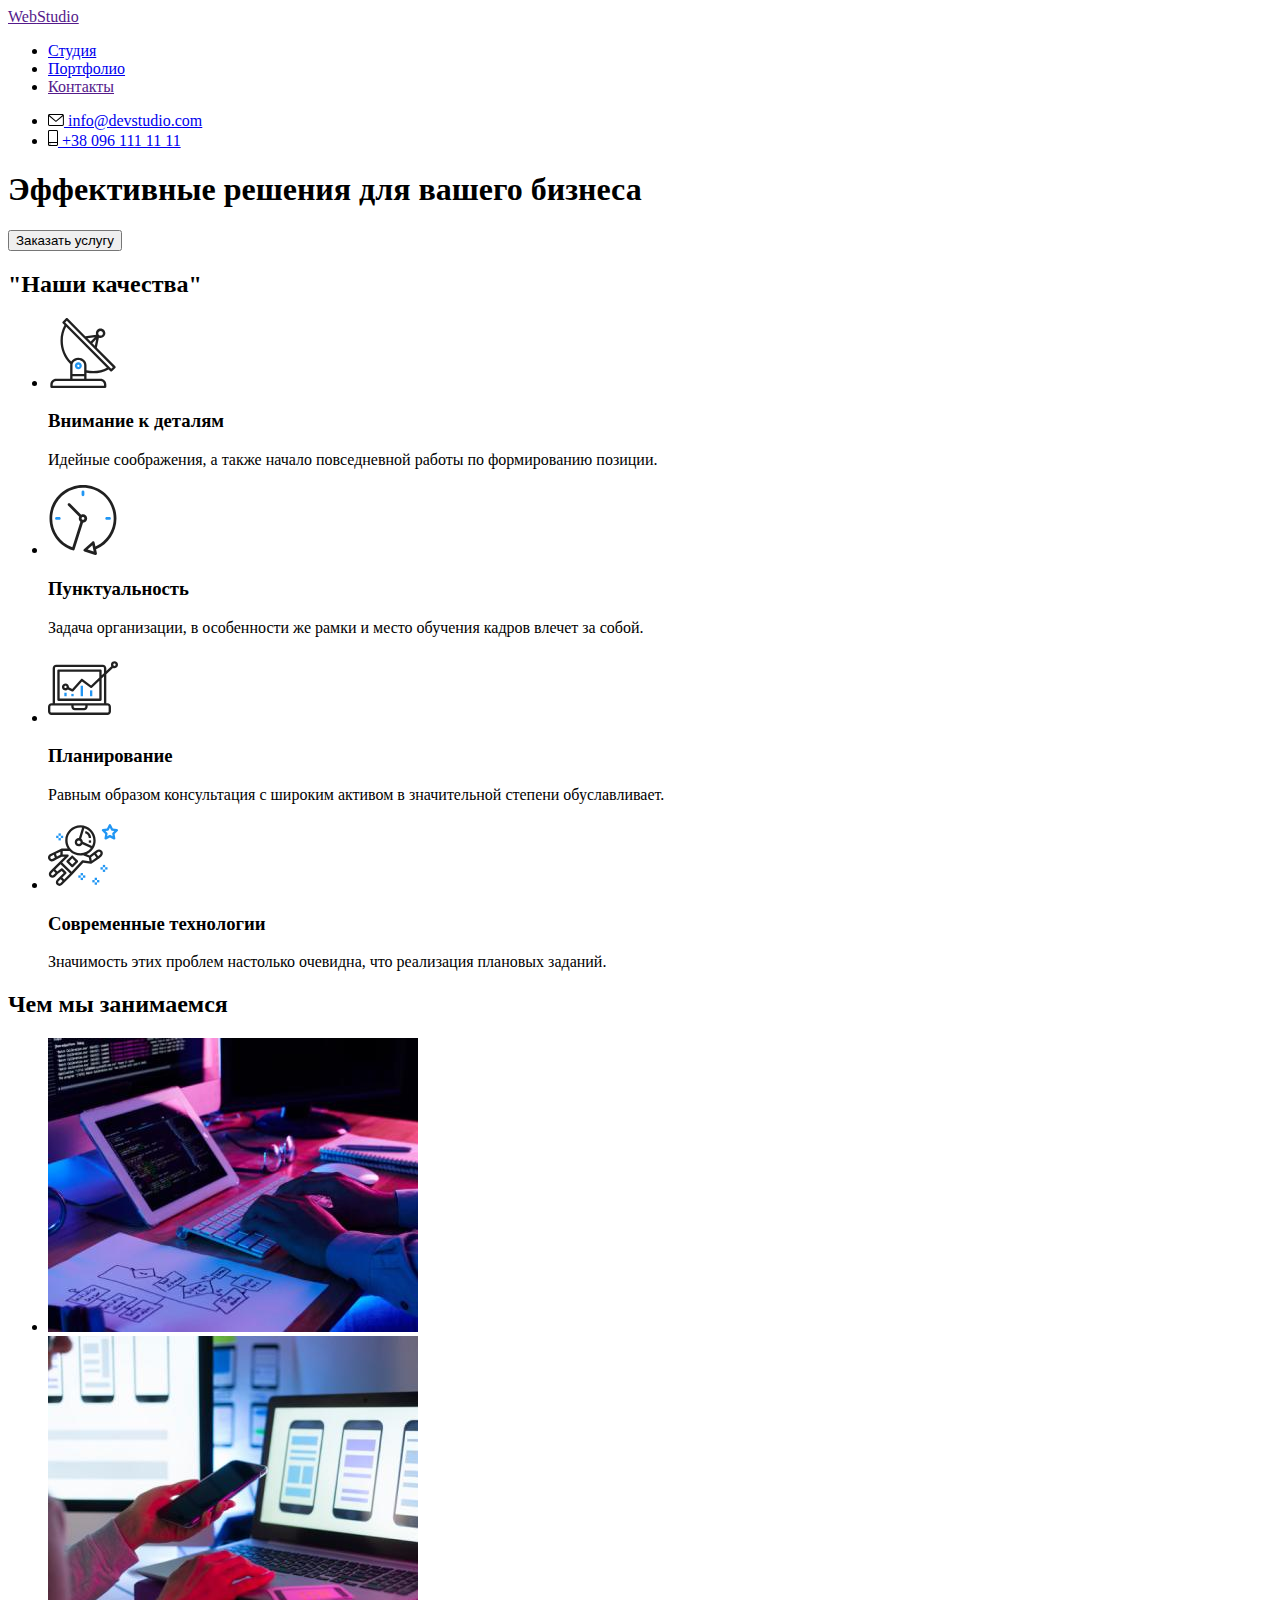
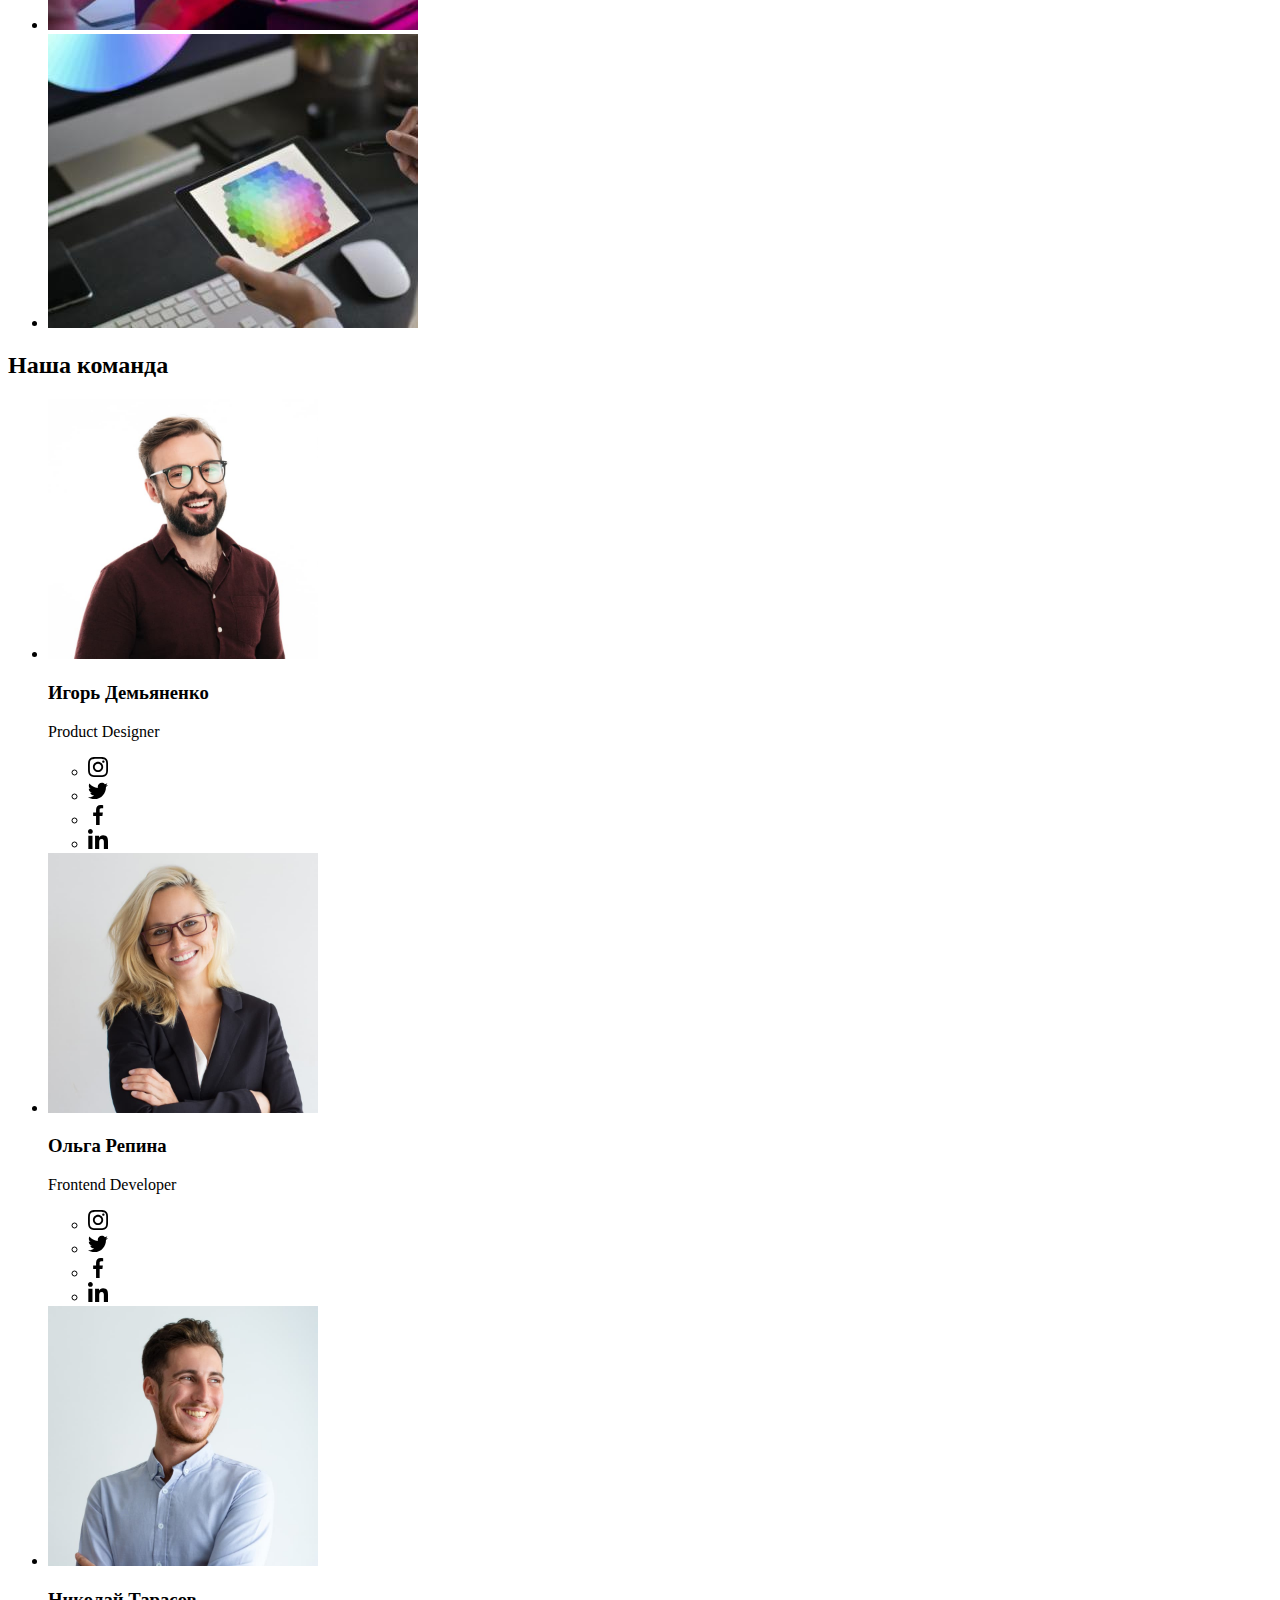
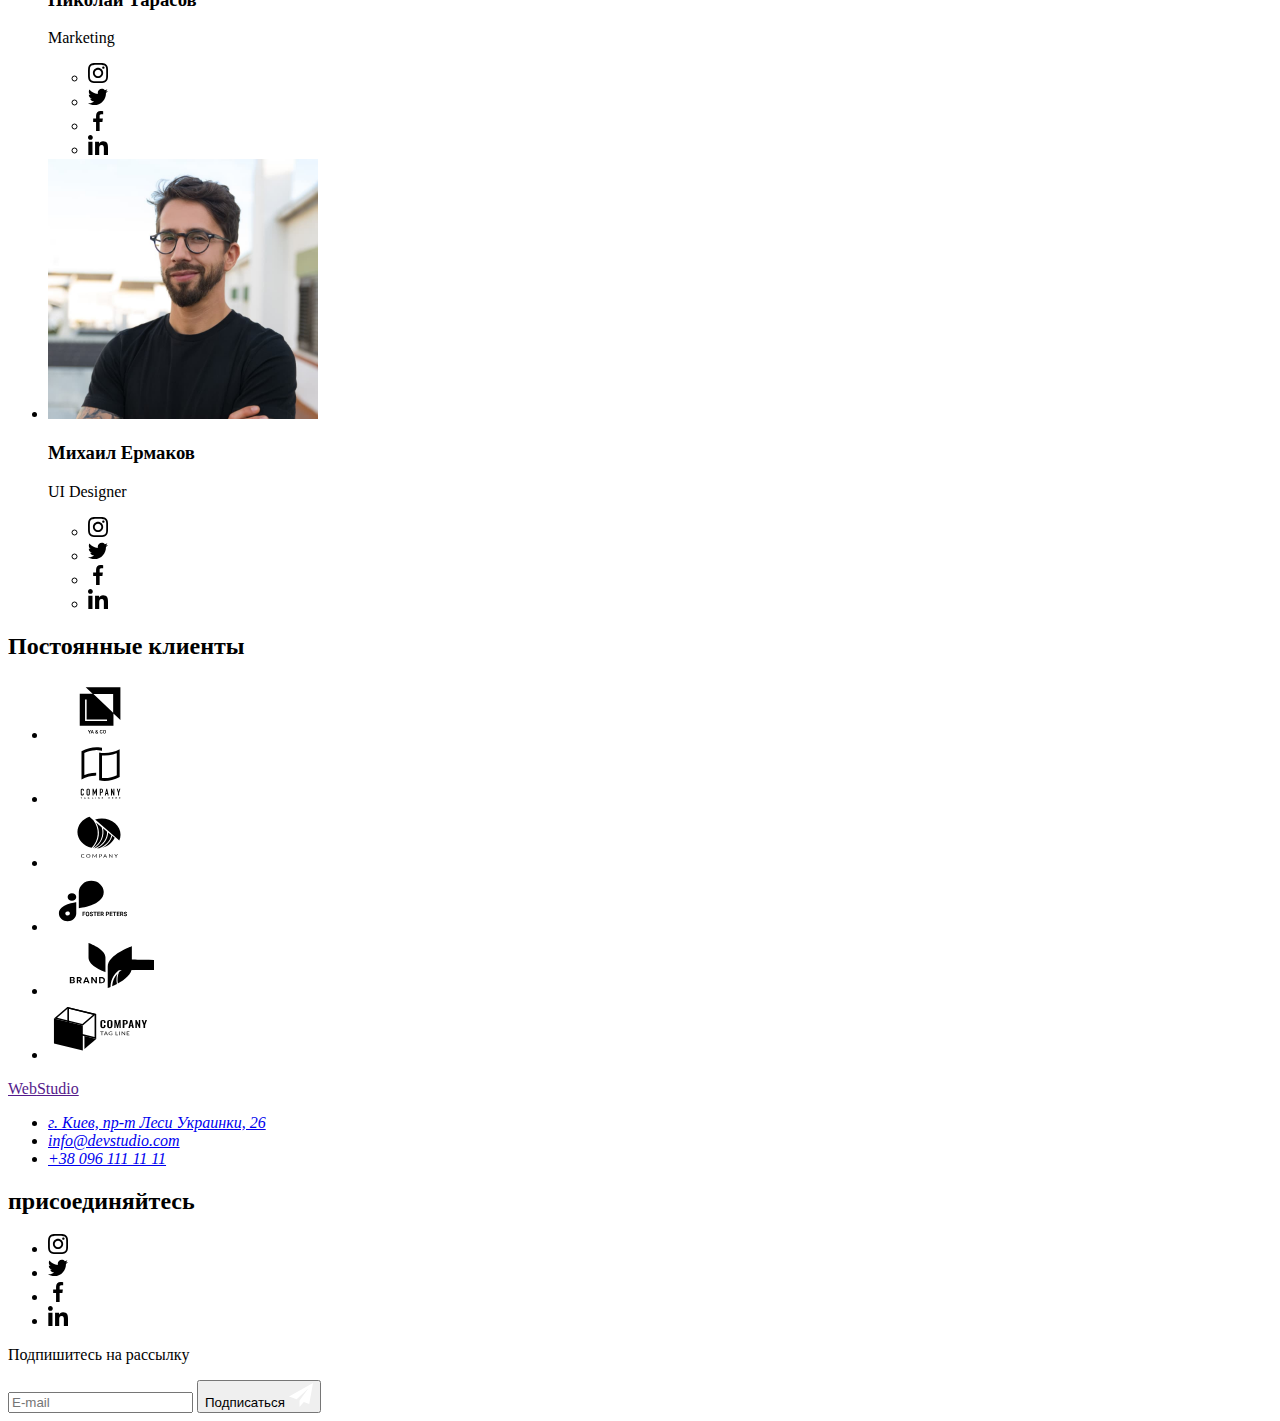
==== commit 4315c5fb: "ten commit" ====
--- a/index.html
+++ b/index.html
@@ -324,6 +324,7 @@
         </ul>
       </div>
       </section>
+      
 
       <!-- --------------------Section 4-------------------->
       <!----------------- clients ----------------->
--- a/css/styles.css
+++ b/css/styles.css
@@ -1,4 +1,4 @@
-:root {
+/* :root {
 --contact-text-color: #757575;
 --header-hover-color: #2196F3;
 --first-background-color: #2F303A;
@@ -10,20 +10,20 @@
 --text-color: #757575;
 --footer-address-color: rgba(255, 255, 255, 0.6);
 }
-
-body {
+ */
+/* body {
     font-family: "Roboto", sans-serif; 
     font-weight: 400;
     font-size: 14px;
     background-color: var(--third-background-color);
-}
+} */
 
 /* *::before,
 *::after {
 box-sizing: border-box;
 } */
 
-p,
+/* p,
 h1,
 h2,
 h3,
@@ -53,23 +53,22 @@
 
 .link {
     text-decoration: none;
-}
-
-.container {
+} */
+
+/* .container {
     width: 1200px;
 padding-left: 15px;
 padding-right: 15px;
 margin: 0 auto;
-/* outline: 2px solid red; */
-}
-
-section {
+} */
+
+/* section {
     padding: 94px 0;
 }
-
+ */
 /*-------------HEADER--------*/
 
-.header {
+/* .header {
     background-color: var(--third-background-color);
     border-bottom: 1px solid #ececec;
 }
@@ -81,9 +80,9 @@
 .header-nav .current {
     color: var(--header-hover-color);
     position: relative;
-}
-
-.header-logo {
+} */
+
+/* .header-logo {
 text-decoration: none;
 font-family: "Raleway", sans-serif;
 font-style: normal;
@@ -98,8 +97,8 @@
 .header-logo-first-word {
     color: var(--header-hover-color);
 }
-
-.header-nav{
+ */
+/* .header-nav{
     display: flex;
     align-items: center;
 }
@@ -191,11 +190,11 @@
 .header-mail:hover,
 .header-mail:focus {
     color: var(--header-hover-color);
-}
+} */
 
 /*-------------------------HERO----------------------------*/
 
-.hero {
+/* .hero {
     max-width: 1600px;
     margin: 0 auto;
     background-color: var(--first-background-color);
@@ -218,9 +217,9 @@
 max-width: 696px;
 margin: 0 auto;
 margin-bottom: 30px;
-}
-
-.hero-btn {
+} */
+
+/* .hero-btn {
     font-family: inherit;
 font-weight: 700;
 font-size: 16px;
@@ -249,16 +248,16 @@
 .hero-btn:focus {
     background-color: var(--hero-btn-hover-background-color);
     color: var(--third-background-color);
-}
+} */
 
 /*-------------quality--------*/
 
 
-.quality {
+/* .quality {
     padding-bottom: 0;
-}
-
-.visually-hidden {
+} */
+
+/* .visually-hidden {
     position: absolute;
     white-space: nowrap;
     width: 1px;
@@ -269,17 +268,17 @@
     clip: rect(0 0 0 0);
     clip-path: inset(50%);
     margin: -1px;
-}
-
-.quality-list {
-    display: flex;
-}
-
-.quality-item:not(:last-child) {
+} */
+
+/* .quality-list {
+    display: flex;
+}
+
+.quality-list__item:not(:last-child) {
     margin-right: 30px;
 }
 
-.quality-item-icon {
+.quality-list__icons {
     display: flex;
     width: 270px;
     height: 120px;
@@ -289,7 +288,12 @@
     margin-bottom: 30px;
 }
 
-.quality-title {
+.quality-list__icon {
+    fill: currentColor;
+    margin-right: 10px;
+}
+
+.quality-list__title {
 font-weight: 700;
 line-height: 1.14;
 letter-spacing: 0.03em;
@@ -299,16 +303,16 @@
 max-width: 270px;
 }
 
-.quality-text {
+.quality-list__text {
 line-height: 1.71;
 letter-spacing: 0.03em;
 color: var(--text-color);
 max-width: 270px;
-}
+} */
 
 /*-------------about--------*/
 
-.about-title {
+/* .about__title {
 font-weight: 700;
 font-size: 36px;
 line-height: 1.16;
@@ -319,24 +323,23 @@
 margin-bottom: 50px;
 }
 
-.about-list {
+.about__list {
     display: flex;
     margin-left: -30px;
-/*     padding-bottom: 94px; */
-}
-
-.about-item {
+}
+
+.about__item {
     flex-basis: calc(100% / 3 - 30px);
     margin-left: 30px;
-}
+} */
 
 /*-------------team--------*/
 
-.team {
+/* .team {
     background-color: var(--second-background-color);
 }
 
-.team-title {
+.team__title {
     font-weight: 700;
 font-size: 36px;
 line-height: 1.16;
@@ -347,25 +350,25 @@
 margin-bottom: 50px;
 }
 
-.team-list {
-    display: flex;
-}
-
-.team-item {
+.team__list {
+    display: flex;
+}
+
+.team__item {
     background: #FFFFFF;
 box-shadow: 0px 1px 3px rgba(0, 0, 0, 0.12), 0px 1px 1px rgba(0, 0, 0, 0.14), 0px 2px 1px rgba(0, 0, 0, 0.2);
 border-radius: 0px 0px 4px 4px;
 }
 
-.team-list > li:not(:last-child){
+.team__list > li:not(:last-child){
     margin-right: 30px;
 } 
 
-.team-text {
+.team__text {
     padding: 30px 0;
 }
 
-.team-subtitle{
+.team__subtitle{
     font-weight: 500;
 font-size: 16px;
 line-height: 1.18;
@@ -375,7 +378,7 @@
 margin-bottom: 10px;
 }
 
-.team-desc {
+.team__desc {
 font-size: 16px;
 line-height: 1.18;
 text-align: center;
@@ -384,12 +387,12 @@
 margin-bottom: 16px;
 }
 
-.team-soc-list {
-    display: flex;
-    justify-content: center;
-}
-
-.team-soc-link {
+.team__soc-list {
+    display: flex;
+    justify-content: center;
+}
+
+.team__soc-link {
     display: inline-flex;
     width: 44px;
     height: 44px;
@@ -402,23 +405,23 @@
     color 250ms cubic-bezier(0.4, 0, 0.2, 1);
 }
 
-.team-soc-list > li:not(:last-child) {
+.team__soc-list > li:not(:last-child) {
 margin-right: 10px;
 }
 
-.team-soc-icon {
+.team__soc-icon {
     fill: currentColor;
 }
 
-.team-soc-link:hover {
+.team__soc-link:hover {
     background: var(--header-hover-color);
     color: var(--third-background-color);
-}
+} */
 
 /*---------- Section 4------- */
 /*-------- clients --------*/
 
-.client-title {
+/* .client__title {
     font-weight: 700;
     font-size: 36px;
     line-height: 1.17;
@@ -428,16 +431,16 @@
     margin-bottom: 50px;
 }
 
-.client-list {
-    display: flex;
-    justify-content: center;
-}
-
-.client-item + .client-item {
+.client__list {
+    display: flex;
+    justify-content: center;
+}
+
+.client__item + .client__item {
     margin-left: 30px;
 }
 
-.client-link {
+.client__link {
     display: flex;
     width: 170px;
     height: 92px;
@@ -450,18 +453,18 @@
     border 250ms cubic-bezier(0.4, 0, 0.2, 1);
 }
 
-.client-icon {
+.client__icon {
     fill: currentColor;
 }
 
-.client-link:focus,
-.client-link:hover {
+.client__link:focus,
+.client__link:hover {
     color: var(--header-hover-color);
     border: 1px solid var(--header-hover-color);
-}
+} */
 /*-------------footer--------*/
 
-.footer {
+/* .footer {
     background-color: var(--first-background-color);
     padding-top: 60px;
     padding-bottom: 60px;
@@ -600,8 +603,6 @@
 }
 
 .footer-mail-btn {
-/*     width: 200px;
-    height: 50px; */
     padding: 10px 29px;
     margin-left: 10px;
     background: var(--header-hover-color);
@@ -626,7 +627,7 @@
     width: 24px;
     height: 24px;
     margin-left: 10px;
-}
+} */
 
 /*-------------Portfolio--------*/
 /*-------------Portfolio header--------*/
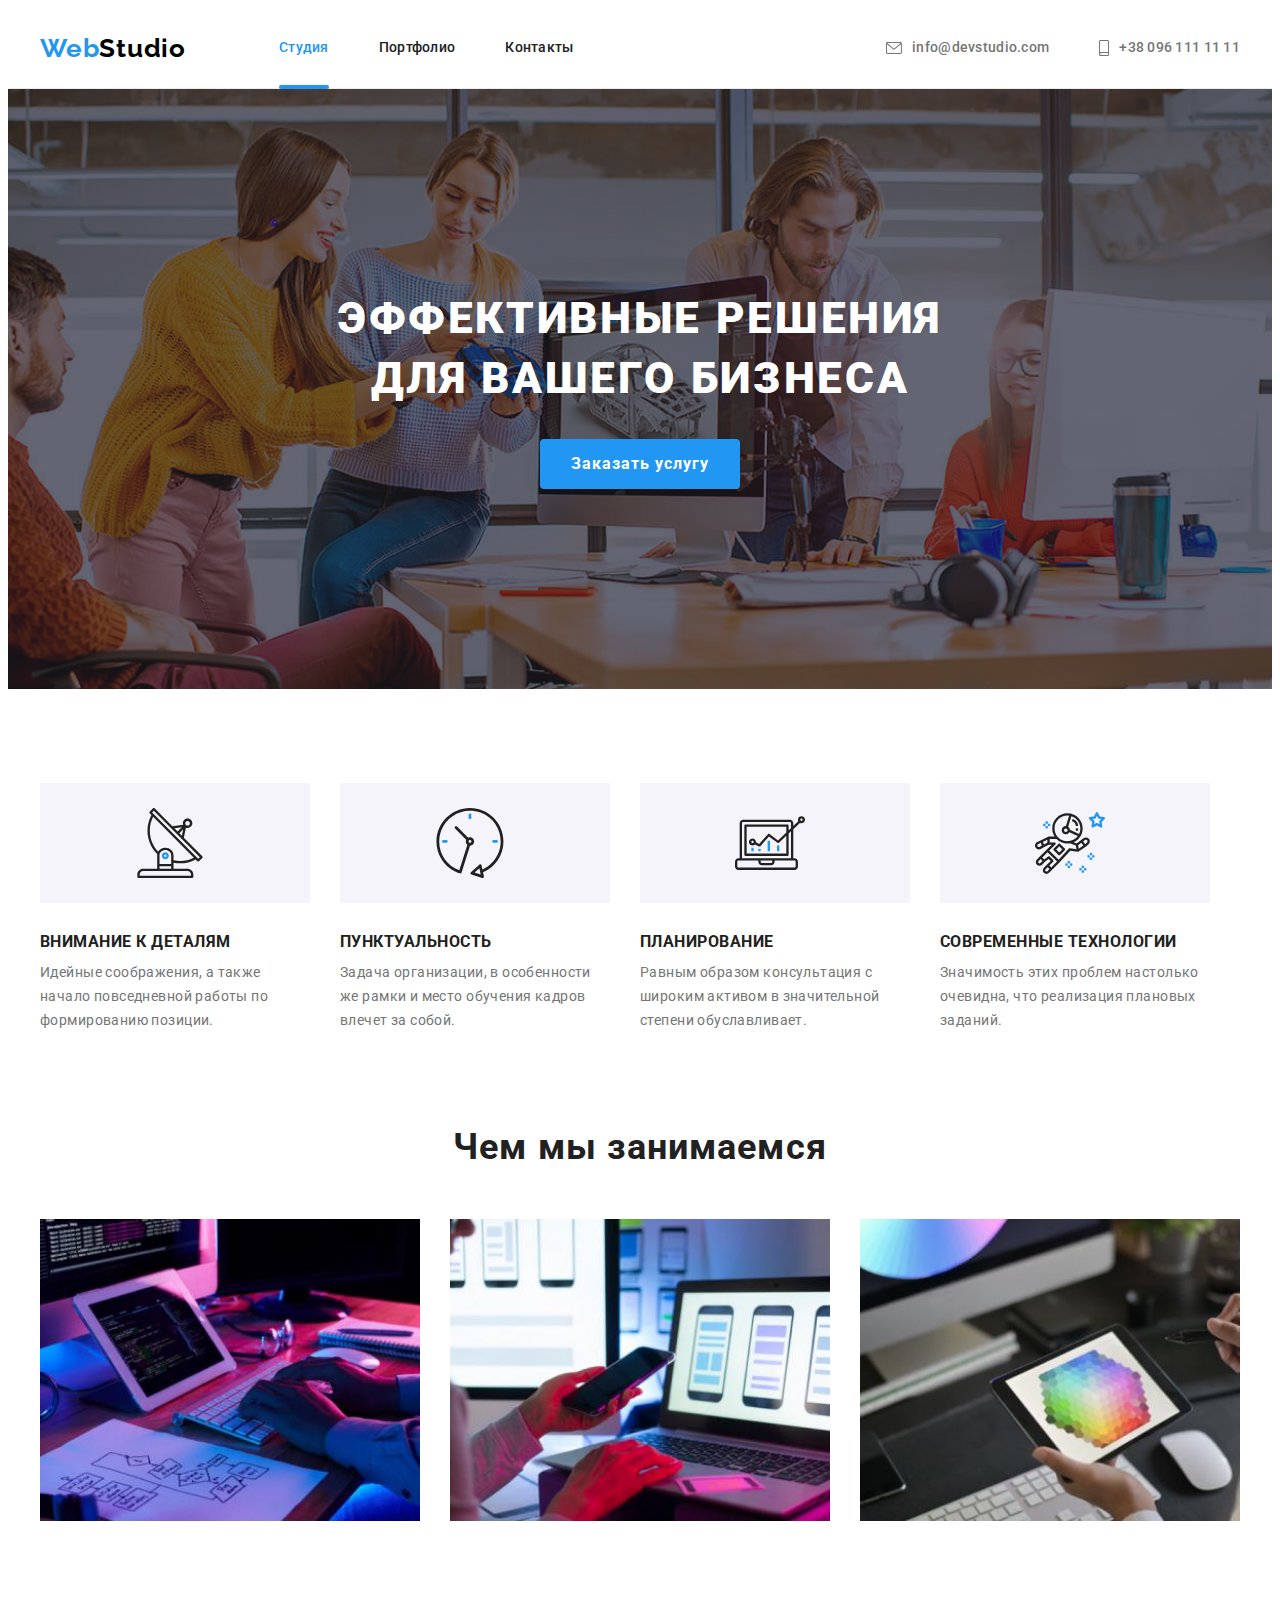
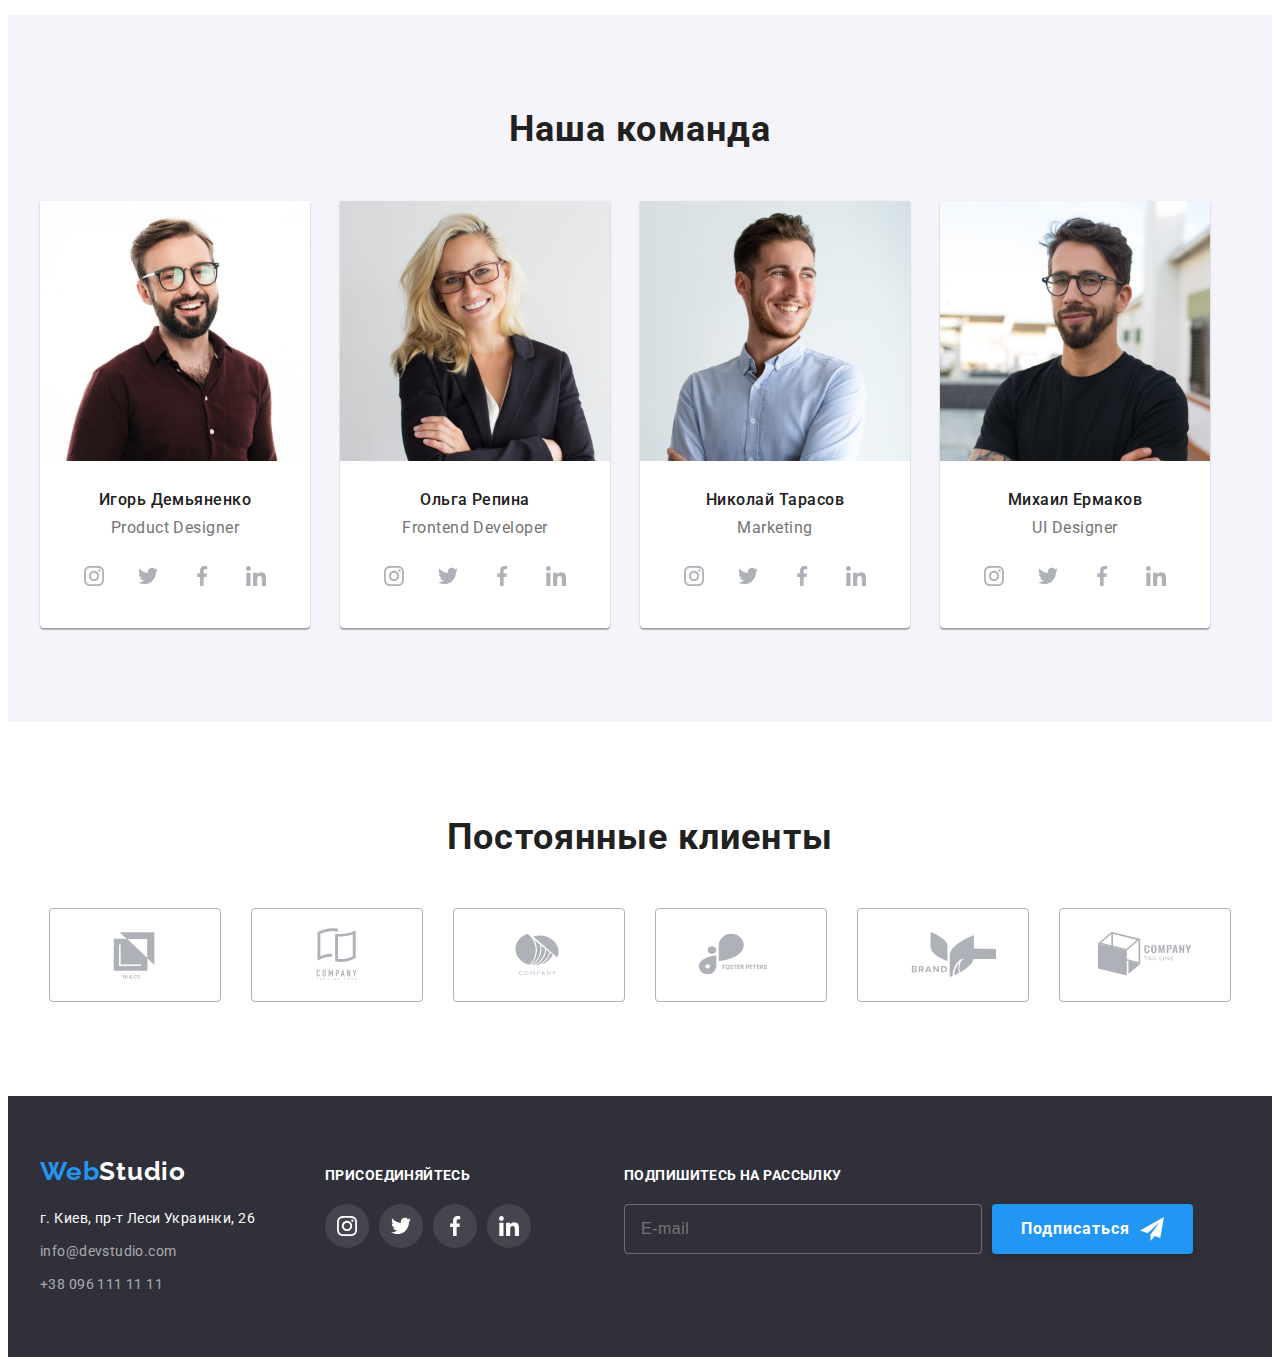
==== commit 91f115b3: "Merge branch 'master' of github.com:Vladimirrr13/HW-06-desktop" ====
--- a/index.html
+++ b/index.html
@@ -10,6 +10,7 @@
     <title>WebStudio</title>
     <link rel="stylesheet" href="https://cdnjs.cloudflare.com/ajax/libs/modern-normalize/1.1.0/modern-normalize.min.css" integrity="sha512-wpPYUAdjBVSE4KJnH1VR1HeZfpl1ub8YT/NKx4PuQ5NmX2tKuGu6U/JRp5y+Y8XG2tV+wKQpNHVUX03MfMFn9Q==" crossorigin="anonymous" referrerpolicy="no-referrer" />
     <link rel="stylesheet" href="./css/styles.css" />
+    <link rel="stylesheet" href="./css/main.min.css" />
   </head>
   <body>
     <!--Шапка сайта-->
@@ -55,52 +56,52 @@
         <!--СКРЫТЬ ЗАГЛАВИЕ СSS-->
         <h2 class="visually-hidden">"Наши качества"</h2>
         <!--СКРЫТЬ ЗАГЛАВИЕ СSS-->
-        <ul class="quality-list list">
-          <li class="quality-item">
-            <div class="quality-item-icon">
-              <svg class="header-contact-icon" width="70" height="70">
+        <ul class="quality-list list"> <!-- "quality-list list" -->
+          <li class="quality-list__item"> <!-- "quality-item" -->
+            <div class="quality-list__icons"> <!-- "quality-item-icon" -->
+              <svg class="quality-list__icon" width="70" height="70"> <!-- "header-contact-icon" -->
                 <use href="./images/icons/symbol-defs.svg#icon-anten">
                 </use>
               </svg>
             </div>
-            <h3 class="quality-title">Внимание к деталям</h3>
-            <p class="quality-text">
+            <h3 class="quality-list__title">Внимание к деталям</h3> <!-- "quality-title" -->
+            <p class="quality-list__text"> <!-- "quality-text" -->
               Идейные соображения, а также начало повседневной работы по
               формированию позиции.
             </p>
           </li>
-          <li class="quality-item">
-            <div class="quality-item-icon">
-              <svg class="header-contact-icon" width="70" height="70">
+          <li class="quality-list__item">
+            <div class="quality-list__icons">
+              <svg class="quality-list__icon" width="70" height="70">
                 <use href="./images/icons/symbol-defs.svg#icon-clock"></use>
               </svg>
             </div>
-            <h3 class="quality-title">Пунктуальность</h3>
-            <p class="quality-text">
+            <h3 class="quality-list__title">Пунктуальность</h3>
+            <p class="quality-list__text">
               Задача организации, в особенности же рамки и место обучения кадров
               влечет за собой.
             </p>
           </li>
-          <li class="quality-item">
-            <div class="quality-item-icon">
-                            <svg class="header-contact-icon" width="70" height="70">
+          <li class="quality-list__item">
+            <div class="quality-list__icons">
+                            <svg class="quality-list__icon" width="70" height="70">
                 <use href="./images/icons/symbol-defs.svg#icon-schedule"></use>
               </svg>
             </div>
-            <h3 class="quality-title">Планирование</h3>
-            <p class="quality-text">
+            <h3 class="quality-list__title">Планирование</h3>
+            <p class="quality-list__text">
               Равным образом консультация с широким активом в значительной
               степени обуславливает.
             </p>
           </li>
-          <li class="quality-item">
-            <div class="quality-item-icon">
-                            <svg class="header-contact-icon" width="70" height="70">
+          <li class="quality-list__item">
+            <div class="quality-list__icons">
+                            <svg class="quality-list__icon" width="70" height="70">
                 <use href="./images/icons/symbol-defs.svg#icon-astronaut"></use>
               </svg>
             </div>
-            <h3 class="quality-title">Современные технологии</h3>
-            <p class="quality-text">
+            <h3 class="quality-list__title">Современные технологии</h3>
+            <p class="quality-list__text">
               Значимость этих проблем настолько очевидна, что реализация
               плановых заданий.
             </p>
@@ -113,26 +114,26 @@
 
       <section class="about">
         <div class="container">
-        <h2 class="about-title">Чем мы занимаемся</h2>
-        <ul class="about-list list">
-          <li class="about-item">
-            <img class="img about-img"
+        <h2 class="about__title">Чем мы занимаемся</h2>
+        <ul class="about__list list">
+          <li class="about__item">
+            <img class="about__img img"
               src="./images/img1.jpg"
               alt="Работа с планшетом."
               width="370"
               height="294"
             />
           </li>
-          <li class="about-item">
-            <img class="img about-img"
+          <li class="about__item">
+            <img class="about__img img"
               src="./images/img2.jpg"
               alt="Работа с телефоном."
               width="370"
               height="294"
             />
           </li>
-          <li class="about-item">
-            <img class="img about-img"
+          <li class="about__item">
+            <img class="about__img img"
               src="./images/img3.jpg"
               alt="Работа с цветовой палитрой."
               width="370"
@@ -147,43 +148,43 @@
 
       <section class="team">
         <div class="container">
-        <h2 class="team-title">Наша команда</h2>
-        <ul class="team-list list">
-          <li class="team-item">
-            <img class="img-item"
+        <h2 class="team__title">Наша команда</h2>
+        <ul class="team__list list">
+          <li class="team__item">
+            <img class="team__img"
               src="./images/persons/1_Ihor_Demyanenko.jpg"
               alt="Игорь Демьяненко"
               width="270"
               height="260"
             />
-            <div class="team-text">
-            <h3 class="team-subtitle">Игорь Демьяненко</h3>
-            <p class="team-desc" lang="en">Product Designer</p>
-            <ul class="team-soc-list list">
-              <li class="team-soc-item">
-                <a href="" class="team-soc-link link">
-                  <svg class="team-soc-icon" width="20" height="20">
+            <div class="team__text">
+            <h3 class="team__subtitle">Игорь Демьяненко</h3>
+            <p class="team__desc" lang="en">Product Designer</p>
+            <ul class="team__soc-list list">
+              <li class="team__soc-item">
+                <a href="" class="team__soc-link link">
+                  <svg class="team__soc-icon" width="20" height="20">
                     <use href="./images/icons/symbol-defs.svg#team-soc-icon-instagram"></use>
                   </svg>
                 </a>
               </li>
-              <li class="team-soc-item">
-                <a href="" class="team-soc-link link">
-                  <svg class="team-soc-icon" width="20" height="20">
+              <li class="team__soc-item">
+                <a href="" class="team__soc-link link">
+                  <svg class="team__soc-icon" width="20" height="20">
                   <use href="./images/icons/symbol-defs.svg#team-soc-icon-twitter"></use>
                 </svg>
               </a>
               </li>
-              <li class="team-soc-item">
-                <a href="" class="team-soc-link link">
-                  <svg class="team-soc-icon" width="20" height="20">
+              <li class="team__soc-item">
+                <a href="" class="team__soc-link link">
+                  <svg class="team__soc-icon" width="20" height="20">
                   <use href="./images/icons/symbol-defs.svg#team-soc-icon-facebook"></use>
                 </svg>
               </a>
               </li>
-              <li class="team-soc-item">
-                <a href="" class="team-soc-link link">
-                  <svg class="team-soc-icon" width="20" height="20">
+              <li class="team__soc-item">
+                <a href="" class="team__soc-link link">
+                  <svg class="team__soc-icon" width="20" height="20">
                   <use href="./images/icons/symbol-defs.svg#team-soc-icon-linkedin"></use>
                 </svg>
               </a>
@@ -192,41 +193,41 @@
           </div>
 
           </li>
-          <li class="team-item">
-            <img class="img-item"
+          <li class="team__item">
+            <img class="team__img"
               src="./images/persons/2_Olga_Repina.jpg"
               alt="Ольга Репина"
               width="270"
               height="260"
             />
-            <div class="team-text">
-            <h3 class="team-subtitle">Ольга Репина</h3>
-            <p class="team-desc" lang="en">Frontend Developer</p>
-            <ul class="team-soc-list list">
-              <li class="team-soc-item">
-                <a href="" class="team-soc-link link">
-                  <svg class="team-soc-icon" width="20" height="20">
+            <div class="team__text">
+            <h3 class="team__subtitle">Ольга Репина</h3>
+            <p class="team__desc" lang="en">Frontend Developer</p>
+            <ul class="team__soc-list list">
+              <li class="team__soc-item">
+                <a href="" class="team__soc-link link">
+                  <svg class="team__soc-icon" width="20" height="20">
                     <use href="./images/icons/symbol-defs.svg#team-soc-icon-instagram"></use>
                   </svg>
                 </a>
               </li>
-              <li class="team-soc-item">
-                <a href="" class="team-soc-link link">
-                  <svg class="team-soc-icon" width="20" height="20">
+              <li class="team__soc-item">
+                <a href="" class="team__soc-link link">
+                  <svg class="team__soc-icon" width="20" height="20">
                   <use href="./images/icons/symbol-defs.svg#team-soc-icon-twitter"></use>
                 </svg>
               </a>
               </li>
-              <li class="team-soc-item">
-                <a href="" class="team-soc-link link">
-                  <svg class="team-soc-icon" width="20" height="20">
+              <li class="team__soc-item">
+                <a href="" class="team__soc-link link">
+                  <svg class="team__soc-icon" width="20" height="20">
                   <use href="./images/icons/symbol-defs.svg#team-soc-icon-facebook"></use>
                 </svg>
               </a>
               </li>
-              <li class="team-soc-item">
-                <a href="" class="team-soc-link link">
-                  <svg class="team-soc-icon" width="20" height="20">
+              <li class="team__soc-item">
+                <a href="" class="team__soc-link link">
+                  <svg class="team__soc-icon" width="20" height="20">
                   <use href="./images/icons/symbol-defs.svg#team-soc-icon-linkedin"></use>
                 </svg>
               </a>
@@ -235,41 +236,41 @@
           </div>
 
           </li>
-          <li class="team-item">
-            <img class="img-item"
+          <li class="team__item">
+            <img class="team__img"
               src="./images/persons/3_Nikolay_Taraso.jpg"
               alt="Николай Тарасов"
               width="270"
               height="260"
             />
-            <div class="team-text">
-            <h3 class="team-subtitle">Николай Тарасов</h3>
-            <p class="team-desc" lang="en">Marketing</p>
-            <ul class="team-soc-list list">
-              <li class="team-soc-item">
-                <a href="" class="team-soc-link link">
-                  <svg class="team-soc-icon" width="20" height="20">
+            <div class="team__text">
+            <h3 class="team__subtitle">Николай Тарасов</h3>
+            <p class="team__desc" lang="en">Marketing</p>
+            <ul class="team__soc-list list">
+              <li class="team__soc-item">
+                <a href="" class="team__soc-link link">
+                  <svg class="team__soc-icon" width="20" height="20">
                     <use href="./images/icons/symbol-defs.svg#team-soc-icon-instagram"></use>
                   </svg>
                 </a>
               </li>
-              <li class="team-soc-item">
-                <a href="" class="team-soc-link link">
-                  <svg class="team-soc-icon" width="20" height="20">
+              <li class="team__soc-item">
+                <a href="" class="team__soc-link link">
+                  <svg class="team__soc-icon" width="20" height="20">
                   <use href="./images/icons/symbol-defs.svg#team-soc-icon-twitter"></use>
                 </svg>
               </a>
               </li>
-              <li class="team-soc-item">
-                <a href="" class="team-soc-link link">
-                  <svg class="team-soc-icon" width="20" height="20">
+              <li class="team__soc-item">
+                <a href="" class="team__soc-link link">
+                  <svg class="team__soc-icon" width="20" height="20">
                   <use href="./images/icons/symbol-defs.svg#team-soc-icon-facebook"></use>
                 </svg>
               </a>
               </li>
-              <li class="team-soc-item">
-                <a href="" class="team-soc-link link">
-                  <svg class="team-soc-icon" width="20" height="20">
+              <li class="team__soc-item">
+                <a href="" class="team__soc-link link">
+                  <svg class="team__soc-icon" width="20" height="20">
                   <use href="./images/icons/symbol-defs.svg#team-soc-icon-linkedin"></use>
                 </svg>
               </a>
@@ -278,41 +279,41 @@
           </div>
 
           </li>
-          <li class="team-item">
-            <img class="img-item"
+          <li class="team__item">
+            <img class="team__img"
               src="./images/persons/4_Mikhail_Ermakov.jpg"
               alt="Михаил Ермаков"
               width="270"
               height="260"
               />
-              <div class="team-text">
-            <h3 class="team-subtitle">Михаил Ермаков</h3>
-            <p class="team-desc" lang="en">UI Designer</p>
-            <ul class="team-soc-list list">
-              <li class="team-soc-item">
-                <a href="" class="team-soc-link link">
-                  <svg class="team-soc-icon" width="20" height="20">
+              <div class="team__text">
+            <h3 class="team__subtitle">Михаил Ермаков</h3>
+            <p class="team__desc" lang="en">UI Designer</p>
+            <ul class="team__soc-list list">
+              <li class="team__soc-item">
+                <a href="" class="team__soc-link link">
+                  <svg class="team__soc-icon" width="20" height="20">
                     <use href="./images/icons/symbol-defs.svg#team-soc-icon-instagram"></use>
                   </svg>
                 </a>
               </li>
-              <li class="team-soc-item">
-                <a href="" class="team-soc-link link">
-                  <svg class="team-soc-icon" width="20" height="20">
+              <li class="team__soc-item">
+                <a href="" class="team__soc-link link">
+                  <svg class="team__soc-icon" width="20" height="20">
                   <use href="./images/icons/symbol-defs.svg#team-soc-icon-twitter"></use>
                 </svg>
               </a>
               </li>
-              <li class="team-soc-item">
-                <a href="" class="team-soc-link link">
-                  <svg class="team-soc-icon" width="20" height="20">
+              <li class="team__soc-item">
+                <a href="" class="team__soc-link link">
+                  <svg class="team__soc-icon" width="20" height="20">
                   <use href="./images/icons/symbol-defs.svg#team-soc-icon-facebook"></use>
                 </svg>
               </a>
               </li>
-              <li class="team-soc-item">
-                <a href="" class="team-soc-link link">
-                  <svg class="team-soc-icon" width="20" height="20">
+              <li class="team__soc-item">
+                <a href="" class="team__soc-link link">
+                  <svg class="team__soc-icon" width="20" height="20">
                   <use href="./images/icons/symbol-defs.svg#team-soc-icon-linkedin"></use>
                 </svg>
               </a>
@@ -331,46 +332,46 @@
 
       <section class="clients section">
         <div class="container">
-          <h2 class="client-title">Постоянные клиенты</h2>
-          <ul class="client-list list">
-            <li class="client-item">
-              <a href="" class="client-link link">
-                <svg class="client-icon" width="106" height="60">
+          <h2 class="client__title">Постоянные клиенты</h2>
+          <ul class="client__list list">
+            <li class="client__item">
+              <a href="" class="client__link link">
+                <svg class="client__icon" width="106" height="60">
                   <use href="./images/icons/symbol-defs.svg#icon-first-logo"></use>
                 </svg>
               </a>
             </li>
-            <li class="client-item">
-              <a href="" class="client-link link">
-                <svg class="client-icon" width="106" height="60">
+            <li class="client__item">
+              <a href="" class="client__link link">
+                <svg class="client__icon" width="106" height="60">
                   <use href="./images/icons/symbol-defs.svg#icon-second-logo"></use>
                 </svg>
               </a>
             </li>
-            <li class="client-item">
-              <a href="" class="client-link link">
-                <svg class="client-icon" width="106" height="60">
+            <li class="client__item">
+              <a href="" class="client__link link">
+                <svg class="client__icon" width="106" height="60">
                   <use href="./images/icons/symbol-defs.svg#icon-third-logo"></use>
                 </svg>
               </a>
             </li>
-            <li class="client-item">
-              <a href="" class="client-link link">
-                <svg class="client-icon" width="106" height="60">
+            <li class="client__item">
+              <a href="" class="client__link link">
+                <svg class="client__icon" width="106" height="60">
                   <use href="./images/icons/symbol-defs.svg#icon-fourth-logo"></use>
                 </svg>
               </a>
             </li>
-            <li class="client-item">
-              <a href="" class="client-link link">
-                <svg class="client-icon" width="106" height="60">
+            <li class="client__item">
+              <a href="" class="client__link link">
+                <svg class="client__icon" width="106" height="60">
                   <use href="./images/icons/symbol-defs.svg#icon-fifth-logo"></use>
                 </svg>
               </a>
             </li>
-            <li class="client-item">
-              <a href="" class="client-link link">
-                <svg class="client-icon" width="106" height="60">
+            <li class="client__item">
+              <a href="" class="client__link link">
+                <svg class="client__icon" width="106" height="60">
                   <use href="./images/icons/symbol-defs.svg#icon-sixth-logo"></use>
                 </svg>
               </a>
--- a/css/main.min.css
+++ b/css/main.min.css
@@ -0,0 +1 @@
+:root{--contact-text-color: #757575;--header-hover-color: #2196F3;--first-background-color: #2F303A;--second-background-color: #F5F4FA;--third-background-color: #ffffff;--logo-text-color: #000000;--hero-btn-hover-background-color: #188CE8;--title-color:#212121;--text-color: #757575;--footer-address-color: rgba(255, 255, 255, 0.6)}body{font-family:"Roboto",sans-serif;font-weight:400;font-size:14px;background-color:var(--third-background-color)}p,h1,h2,h3,h4,h5,h6{margin:0}ul,ol{margin:0;padding-left:0}img{display:block;max-width:100%;min-width:100%;height:auto;position:relative}.list{list-style:none}.link{text-decoration:none}section{padding:94px 0}.visually-hidden{position:absolute;white-space:nowrap;width:1px;height:1px;overflow:hidden;border:0;padding:0;clip:rect(0 0 0 0);-webkit-clip-path:inset(50%);clip-path:inset(50%);margin:-1px}.container{width:1200px;padding-left:15px;padding-right:15px;margin:0 auto}.header-logo{text-decoration:none;font-family:"Raleway",sans-serif;font-style:normal;font-weight:700;font-size:26px;line-height:1.19;letter-spacing:.03em;color:var(--logo-text-color);margin-right:93px}.header-logo-first-word{color:var(--header-hover-color)}.header{background-color:var(--third-background-color);border-bottom:1px solid #ececec}.header-container{display:-webkit-box;display:-ms-flexbox;display:flex}.header-nav .current{color:var(--header-hover-color);position:relative}.header-nav{display:-webkit-box;display:-ms-flexbox;display:flex;-webkit-box-align:center;-ms-flex-align:center;align-items:center}.header-nav-list{display:-webkit-box;display:-ms-flexbox;display:flex;-webkit-box-align:center;-ms-flex-align:center;align-items:center}.header-item:not(:last-child){margin-right:50px}.header-contact-list{display:-webkit-box;display:-ms-flexbox;display:flex;-webkit-box-align:center;-ms-flex-align:center;align-items:center;margin-left:auto}.header-contact-item{display:block}.header-contact-item:not(:first-child){margin-left:50px}.activ-studio,.activ-portfolio{color:var(--header-hover-color)}.header-link{display:block;font-weight:500;line-height:1.14;letter-spacing:.02em;color:var(--title-color);padding:32px 0;-webkit-transition:color 250ms cubic-bezier(0.4, 0, 0.2, 1);transition:color 250ms cubic-bezier(0.4, 0, 0.2, 1)}.header-link:hover,.header-link:focus{color:var(--header-hover-color)}.current::after{content:"";position:absolute;display:block;bottom:-1px;left:0;height:4px;width:100%;background:var(--header-hover-color);border-radius:2px}.header-tel{font-weight:500;line-height:1.14;letter-spacing:.02em;color:var(--contact-text-color);display:-webkit-box;display:-ms-flexbox;display:flex;-webkit-box-align:center;-ms-flex-align:center;align-items:center;padding:32px 0;-webkit-transition:color 250ms cubic-bezier(0.4, 0, 0.2, 1);transition:color 250ms cubic-bezier(0.4, 0, 0.2, 1)}.header-tel:hover,.header-tel:focus{color:var(--header-hover-color)}.header-mail{font-weight:500;line-height:1.14;letter-spacing:.02em;color:var(--contact-text-color);display:-webkit-box;display:-ms-flexbox;display:flex;-webkit-box-align:center;-ms-flex-align:center;align-items:center;padding:32px 0;-webkit-transition:color 250ms cubic-bezier(0.4, 0, 0.2, 1);transition:color 250ms cubic-bezier(0.4, 0, 0.2, 1)}.header-mail:hover,.header-mail:focus{color:var(--header-hover-color)}.header-contact-icon{fill:currentColor;margin-right:10px}.hero{max-width:1600px;margin:0 auto;background-color:var(--first-background-color);background-image:-webkit-gradient(linear, left top, left bottom, from(rgba(47, 48, 58, 0.4)), to(rgba(47, 48, 58, 0.4))),url(../images/hero-img.png);background-image:linear-gradient(rgba(47, 48, 58, 0.4), rgba(47, 48, 58, 0.4)),url(../images/hero-img.png);background-repeat:no-repeat;background-position:center;background-size:cover;padding:200px 0}.hero-title{font-weight:900;font-size:44px;line-height:1.36;text-align:center;letter-spacing:.06em;text-transform:uppercase;color:var(--third-background-color);max-width:696px;margin:0 auto;margin-bottom:30px}.hero-btn{font-family:inherit;font-weight:700;font-size:16px;line-height:1.87;display:block;-webkit-box-align:center;-ms-flex-align:center;align-items:center;text-align:center;letter-spacing:.06em;background-color:var(--header-hover-color);color:var(--third-background-color);cursor:pointer;margin:0 auto;height:50px;min-width:200px;-webkit-box-shadow:0px 4px 4px rgba(0,0,0,.15);box-shadow:0px 4px 4px rgba(0,0,0,.15);border-radius:4px;border:none;-webkit-transition:background-color 250ms cubic-bezier(0.4, 0, 0.2, 1) 250ms;transition:background-color 250ms cubic-bezier(0.4, 0, 0.2, 1) 250ms}.hero-btn:hover,.hero-btn:focus{background-color:var(--hero-btn-hover-background-color);color:var(--third-background-color)}.hero-btn-text{margin:auto}.quality{padding-bottom:0}.quality-list{display:-webkit-box;display:-ms-flexbox;display:flex}.quality-list:not(:last-child){margin-right:30px}.quality-list__item:not(:last-child){margin-right:30px}.quality-list__icons{display:-webkit-box;display:-ms-flexbox;display:flex;width:270px;height:120px;background-color:var(--second-background-color);-webkit-box-align:center;-ms-flex-align:center;align-items:center;-webkit-box-pack:center;-ms-flex-pack:center;justify-content:center;margin-bottom:30px}.quality-list__icon{fill:currentColor;margin-right:10px}.quality-list__title{font-weight:700;line-height:1.14;letter-spacing:.03em;text-transform:uppercase;color:var(--title-color);margin-bottom:10px;max-width:270px}.quality-list__text{line-height:1.71;letter-spacing:.03em;color:var(--text-color);max-width:270px}.about__title{font-weight:700;font-size:36px;line-height:1.16;text-align:center;letter-spacing:.03em;color:var(--title-color);margin:0 auto;margin-bottom:50px}.about__list{display:-webkit-box;display:-ms-flexbox;display:flex;margin-left:-30px}.about__item{-ms-flex-preferred-size:calc(33.3333333333% - 30px);flex-basis:calc(33.3333333333% - 30px);margin-left:30px}.team{background-color:var(--second-background-color)}.team__title{font-weight:700;font-size:36px;line-height:1.16;text-align:center;letter-spacing:.03em;color:var(--title-color);margin:0 auto;margin-bottom:50px}.team__list{display:-webkit-box;display:-ms-flexbox;display:flex}.team__list>li:not(:last-child){margin-right:30px}.team__item{background:#fff;-webkit-box-shadow:0px 1px 3px rgba(0,0,0,.12),0px 1px 1px rgba(0,0,0,.14),0px 2px 1px rgba(0,0,0,.2);box-shadow:0px 1px 3px rgba(0,0,0,.12),0px 1px 1px rgba(0,0,0,.14),0px 2px 1px rgba(0,0,0,.2);border-radius:0px 0px 4px 4px}.team__text{padding:30px 0}.team__subtitle{font-weight:500;font-size:16px;line-height:1.18;text-align:center;letter-spacing:.03em;color:var(--title-color);margin-bottom:10px}.team__desc{font-size:16px;line-height:1.18;text-align:center;letter-spacing:.03em;color:var(--text-color);margin-bottom:16px}.team__soc-list{display:-webkit-box;display:-ms-flexbox;display:flex;-webkit-box-pack:center;-ms-flex-pack:center;justify-content:center}.team__soc-list>li:not(:last-child){margin-right:10px}.team__soc-link{display:-webkit-inline-box;display:-ms-inline-flexbox;display:inline-flex;width:44px;height:44px;border-radius:50%;background-color:#fff;-webkit-box-align:center;-ms-flex-align:center;align-items:center;-webkit-box-pack:center;-ms-flex-pack:center;justify-content:center;color:#afb1b8;-webkit-transition:background-color 250ms cubic-bezier(0.4, 0, 0.2, 1),color 250ms cubic-bezier(0.4, 0, 0.2, 1);transition:background-color 250ms cubic-bezier(0.4, 0, 0.2, 1),color 250ms cubic-bezier(0.4, 0, 0.2, 1)}.team__soc-link:hover,.team__soc-link:focus{background:var(--header-hover-color);color:var(--third-background-color)}.team__soc-icon{fill:currentColor}.client__title{font-weight:700;font-size:36px;line-height:1.17;text-align:center;letter-spacing:.03em;color:var(--title-color);margin-bottom:50px}.client__list{display:-webkit-box;display:-ms-flexbox;display:flex;-webkit-box-pack:center;-ms-flex-pack:center;justify-content:center}.client__item+.client__item{margin-left:30px}.client__link{display:-webkit-box;display:-ms-flexbox;display:flex;width:170px;height:92px;color:#afb1b8;-webkit-box-align:center;-ms-flex-align:center;align-items:center;-webkit-box-pack:center;-ms-flex-pack:center;justify-content:center;border:1px solid #afb1b8;border-radius:4px;-webkit-transition:color 250ms cubic-bezier(0.4, 0, 0.2, 1),border 250ms cubic-bezier(0.4, 0, 0.2, 1);transition:color 250ms cubic-bezier(0.4, 0, 0.2, 1),border 250ms cubic-bezier(0.4, 0, 0.2, 1)}.client__link:focus,.client__link:hover{color:var(--header-hover-color);border:1px solid var(--header-hover-color)}.client__icon{fill:currentColor}.footer{background-color:var(--first-background-color);padding-top:60px;padding-bottom:60px}.footer .container{display:-webkit-box;display:-ms-flexbox;display:flex;-webkit-box-align:baseline;-ms-flex-align:baseline;align-items:baseline}.footer-logo{text-decoration:none;font-family:"Raleway",sans-serif;font-style:normal;font-weight:700;font-size:26px;line-height:1.19;letter-spacing:.03em;color:var(--third-background-color)}.footer-logo-first-word{color:var(--header-hover-color)}.footer-address{margin-top:20px}.footer-address-list>li:not(:last-child){margin-bottom:9px}.footer-address-maps{font-style:normal;line-height:1.71;letter-spacing:.03em;color:var(--third-background-color);-webkit-transition:color 250ms cubic-bezier(0.4, 0, 0.2, 1) 250ms;transition:color 250ms cubic-bezier(0.4, 0, 0.2, 1) 250ms}.footer-address-maps:hover,.footer-address-maps:focus{color:var(--header-hover-color)}.footer-address-mail,.footer-address-tel{font-style:normal;line-height:1.71;letter-spacing:.03em;color:var(--footer-address-color);-webkit-transition:color 250ms cubic-bezier(0.4, 0, 0.2, 1);transition:color 250ms cubic-bezier(0.4, 0, 0.2, 1)}.footer-address-mail:hover,.footer-address-mail:focus,.footer-address-tel:hover,.footer-address-tel:focus{color:var(--header-hover-color)}.footer-links{margin-left:70px}.footer-links-title{font-size:14px;line-height:1.14;letter-spacing:.03em;text-transform:uppercase;color:var(--third-background-color);margin-bottom:20px}.footer-soc-list{display:-webkit-box;display:-ms-flexbox;display:flex}.footer-soc-list>li:not(:last-child){margin-right:10px}.footer-soc-link{display:-webkit-box;display:-ms-flexbox;display:flex;width:44px;height:44px;border-radius:50%;background-color:rgba(255,255,255,.1019607843);-webkit-box-align:center;-ms-flex-align:center;align-items:center;-webkit-box-pack:center;-ms-flex-pack:center;justify-content:center;color:var(--third-background-color);-webkit-transition:background-color 250ms cubic-bezier(0.4, 0, 0.2, 1);transition:background-color 250ms cubic-bezier(0.4, 0, 0.2, 1)}.footer-soc-link:hover{background:var(--header-hover-color);color:var(--third-background-color)}.footer-soc-icon{fill:currentColor}.footer-forms{margin-left:93px}.footer-form{display:-webkit-box;display:-ms-flexbox;display:flex}.footer-title-mail{font-weight:700;font-size:14px;line-height:1.14;letter-spacing:.03em;text-transform:uppercase;color:var(--third-background-color);margin-bottom:20px}.footer-mail{width:358px;height:50px;background-color:rgba(0,0,0,0);border:1px solid rgba(255,255,255,.3);border-radius:4px;padding:16px;outline:none;font-weight:400;font-size:16px;line-height:1.25;display:-webkit-box;display:-ms-flexbox;display:flex;-webkit-box-sizing:border-box;box-sizing:border-box;-webkit-box-align:center;-ms-flex-align:center;align-items:center;letter-spacing:.03em;color:rgba(255,255,255,.6)}.footer-mail-btn{padding:10px 29px;margin-left:10px;background:var(--header-hover-color);border:rgba(0,0,0,0);-webkit-box-shadow:0px 4px 4px rgba(0,0,0,.15);box-shadow:0px 4px 4px rgba(0,0,0,.15);border-radius:4px;font-family:"Roboto";font-style:normal;font-weight:700;font-size:16px;line-height:1.88;cursor:pointer;display:-webkit-box;display:-ms-flexbox;display:flex;text-align:center;-webkit-box-align:center;-ms-flex-align:center;align-items:center;letter-spacing:.06em;color:var(--third-background-color);-webkit-box-pack:center;-ms-flex-pack:center;justify-content:center}.footer-mail-icon{width:24px;height:24px;margin-left:10px}/*# sourceMappingURL=main.min.css.map */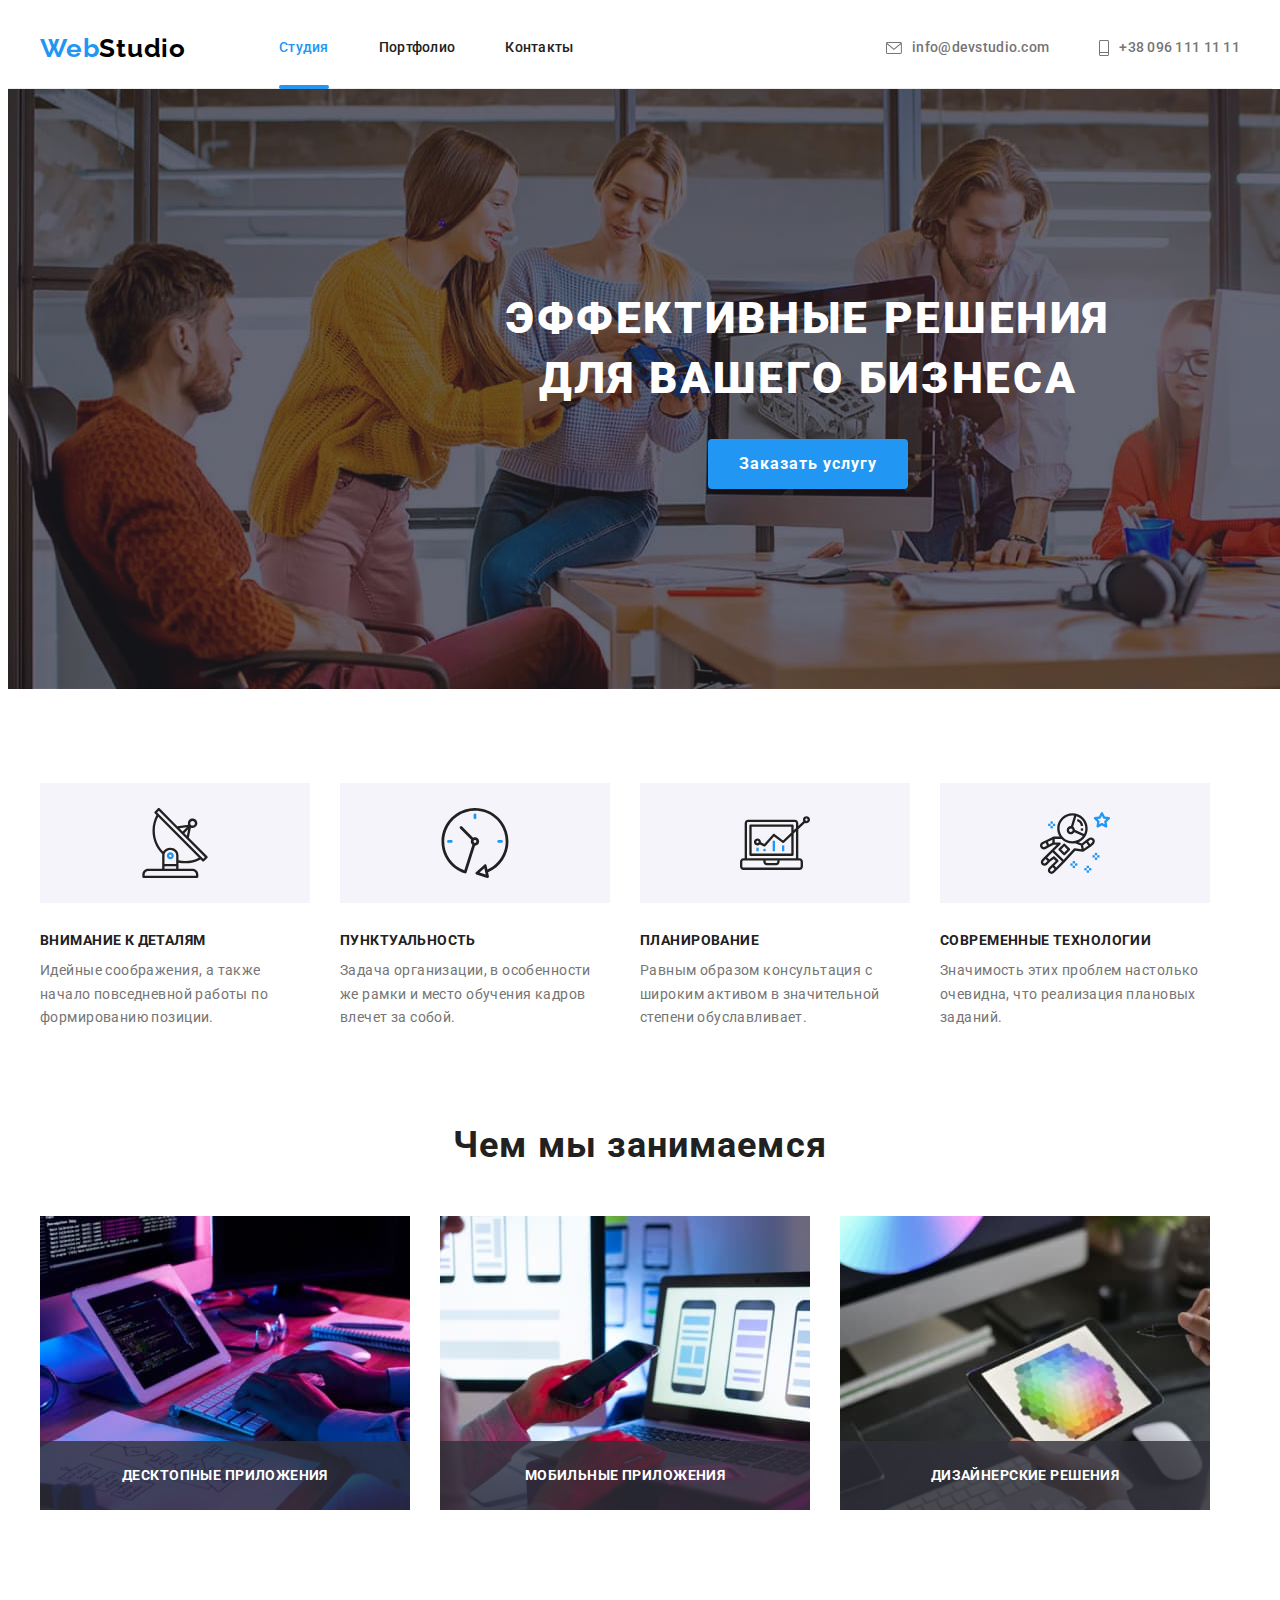
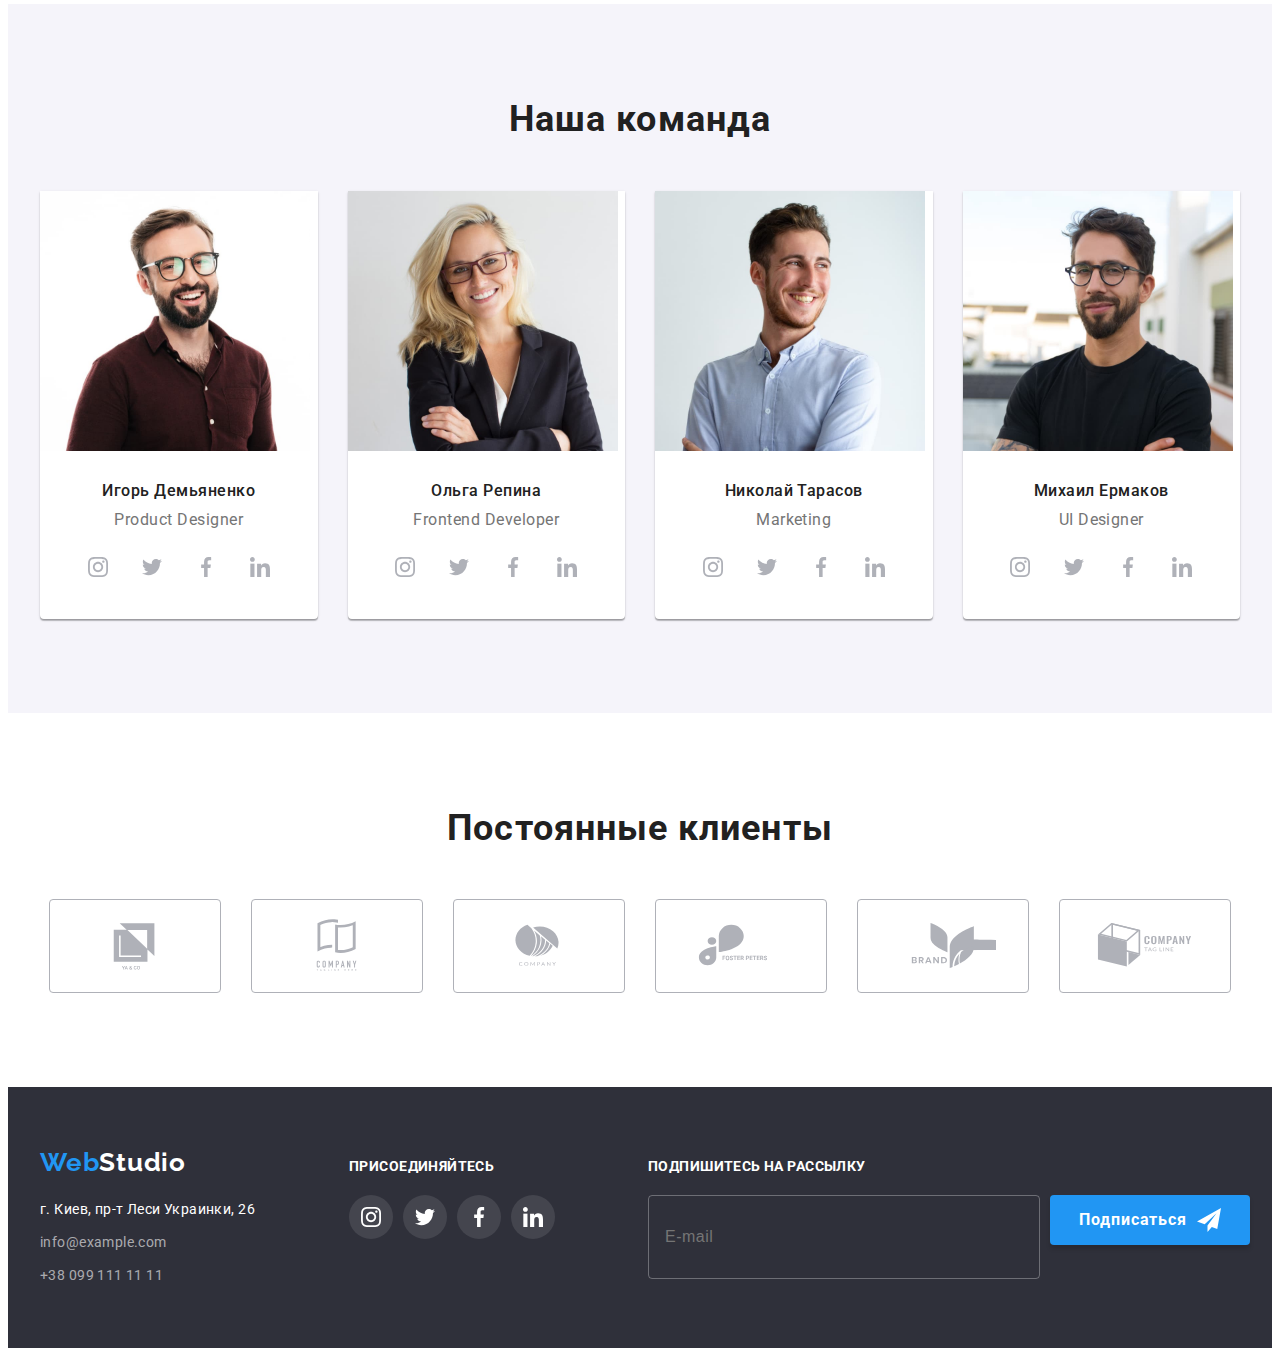
==== commit 5fa03c70: "first commit" ====
--- a/index.html
+++ b/index.html
@@ -2,457 +2,525 @@
 <html lang="ru">
   <head>
     <meta charset="UTF-8" />
-    <meta http-equiv="X-UA-Compatible" content="IE=edge" />
     <meta name="viewport" content="width=device-width, initial-scale=1.0" />
     <link rel="preconnect" href="https://fonts.googleapis.com" />
     <link rel="preconnect" href="https://fonts.gstatic.com" crossorigin />
-    <link href="https://fonts.googleapis.com/css2?family=Raleway:wght@700&family=Roboto:wght@400;500;700;900&display=swap" rel="stylesheet" />
-    <title>WebStudio</title>
-    <link rel="stylesheet" href="https://cdnjs.cloudflare.com/ajax/libs/modern-normalize/1.1.0/modern-normalize.min.css" integrity="sha512-wpPYUAdjBVSE4KJnH1VR1HeZfpl1ub8YT/NKx4PuQ5NmX2tKuGu6U/JRp5y+Y8XG2tV+wKQpNHVUX03MfMFn9Q==" crossorigin="anonymous" referrerpolicy="no-referrer" />
-    <link rel="stylesheet" href="./css/styles.css" />
+    <link
+      href="https://fonts.googleapis.com/css2?family=Oleo+Script&family=Raleway:wght@700&family=Roboto:wght@400;500;700;900&display=swap"
+      rel="stylesheet"
+    />
+    <title>Студия</title>
+    <link
+      rel="stylesheet"
+      href="https://cdnjs.cloudflare.com/ajax/libs/modern-normalize/1.1.0/modern-normalize.min.css"
+      integrity="sha512-wpPYUAdjBVSE4KJnH1VR1HeZfpl1ub8YT/NKx4PuQ5NmX2tKuGu6U/JRp5y+Y8XG2tV+wKQpNHVUX03MfMFn9Q=="
+      crossorigin="anonymous"
+      referrerpolicy="no-referrer"
+    />
+    <!-- <link rel="stylesheet" href="./css/styles.css" /> -->
     <link rel="stylesheet" href="./css/main.min.css" />
   </head>
   <body>
-    <!--Шапка сайта-->
     <header class="header">
-      <div class="container header-container">
-        <nav class="header-nav">
-          <a class="header-logo link" href=""><span class="footer-logo-first-word">Web</span>Studio</a>
-          <ul class="header-nav-list list">
-            <li class="header-item"><a class="header-link link current" href="./index.html">Студия</a></li>
-            <li class="header-item"><a class="header-link link" href="./portfolio.html">Портфолио</a></li>
-            <li class="header-item"><a class="header-link link" href="">Контакты</a></li>
+      <div class="container">
+        <a class="logo link" href="index.html" lang="en"
+          ><span class="logo__link logo__link--accent">Web</span
+          ><span class="logo__link logo__link--black">Studio</span></a
+        >
+        <nav class="navigation">
+          <ul class="menu-list list">
+            <li class="menu-list__item">
+              <a href="./index.html" class="menu-list__link link current"
+                >Студия</a
+              >
+            </li>
+            <li class="menu-list__item">
+              <a href="./portfolio.html" class="menu-list__link link"
+                >Портфолио</a
+              >
+            </li>
+            <li class="menu-list__item">
+              <a href="" class="menu-list__link link">Контакты</a>
+            </li>
           </ul>
         </nav>
-          <ul class="header-contact-list list">
-            <li class="header-contact-item">
-              <a class="header-mail link" href="mailto:info@devstudio.com">
-                <svg class="header-contact-icon" width="16" height="12">
-                <use href="./images/icons/symbol-defs.svg#icon-header-mail"></use>
-              </svg>
-              info@devstudio.com</a></li>
-            <li class="header-contact-item">
-              <a class="header-tel link" href="tel:+380961111111">
-                <svg class="header-contact-icon" width="10" height="16">
-                <use href="./images/icons/symbol-defs.svg#icon-header-tel"></use>
-              </svg>
-              +38 096 111 11 11</a></li>
+        <div class="connect">
+          <ul class="connect-list list">
+            <li class="connect-list__item">
+              <a
+                class="connect-list__link link"
+                href="mailto:info@devstudio.com"
+                ><svg class="connect-list__icons" width="16" height="12">
+                  <use
+                    href="./images/icons/symbol-defs.svg#icon-envelope"
+                  ></use>
+                </svg>
+                info@devstudio.com</a
+              >
+            </li>
+            <li class="connect-list__item">
+              <a class="connect-list__link link" href="tel:+380961111111">
+                <svg class="connect-list__icons" width="10" height="16">
+                  <use href="./images/icons/symbol-defs.svg#icon-vector"></use>
+                </svg>
+                +38 096 111 11 11</a
+              >
+            </li>
           </ul>
         </div>
+      </div>
     </header>
-    <!--Основной (уникальный) контент-->
     <main>
-
-      <!--------------------------Section 1------------------->
-
-      <section class="hero">
+      <!--section-1-->
+      <section class="hero section">
         <div class="container">
-        <h1 class="hero-title">Эффективные решения для вашего бизнеса</h1>
-        <button type="button" class="hero-btn" data-modal-open>Заказать услугу</button>
-      </div>
+          <h1 class="hero-title">Эффективные решения для вашего бизнеса</h1>
+          <button type="button" class="btn" data-modal-open>
+            Заказать услугу
+          </button>
+        </div>
       </section>
-      <section class="quality">
+      <!--section-2-->
+      <section class="feature section">
         <div class="container">
-        <!--СКРЫТЬ ЗАГЛАВИЕ СSS-->
-        <h2 class="visually-hidden">"Наши качества"</h2>
-        <!--СКРЫТЬ ЗАГЛАВИЕ СSS-->
-        <ul class="quality-list list"> <!-- "quality-list list" -->
-          <li class="quality-list__item"> <!-- "quality-item" -->
-            <div class="quality-list__icons"> <!-- "quality-item-icon" -->
-              <svg class="quality-list__icon" width="70" height="70"> <!-- "header-contact-icon" -->
-                <use href="./images/icons/symbol-defs.svg#icon-anten">
-                </use>
-              </svg>
-            </div>
-            <h3 class="quality-list__title">Внимание к деталям</h3> <!-- "quality-title" -->
-            <p class="quality-list__text"> <!-- "quality-text" -->
-              Идейные соображения, а также начало повседневной работы по
-              формированию позиции.
-            </p>
-          </li>
-          <li class="quality-list__item">
-            <div class="quality-list__icons">
-              <svg class="quality-list__icon" width="70" height="70">
-                <use href="./images/icons/symbol-defs.svg#icon-clock"></use>
-              </svg>
-            </div>
-            <h3 class="quality-list__title">Пунктуальность</h3>
-            <p class="quality-list__text">
-              Задача организации, в особенности же рамки и место обучения кадров
-              влечет за собой.
-            </p>
-          </li>
-          <li class="quality-list__item">
-            <div class="quality-list__icons">
-                            <svg class="quality-list__icon" width="70" height="70">
-                <use href="./images/icons/symbol-defs.svg#icon-schedule"></use>
-              </svg>
-            </div>
-            <h3 class="quality-list__title">Планирование</h3>
-            <p class="quality-list__text">
-              Равным образом консультация с широким активом в значительной
-              степени обуславливает.
-            </p>
-          </li>
-          <li class="quality-list__item">
-            <div class="quality-list__icons">
-                            <svg class="quality-list__icon" width="70" height="70">
-                <use href="./images/icons/symbol-defs.svg#icon-astronaut"></use>
-              </svg>
-            </div>
-            <h3 class="quality-list__title">Современные технологии</h3>
-            <p class="quality-list__text">
-              Значимость этих проблем настолько очевидна, что реализация
-              плановых заданий.
-            </p>
-          </li>
-        </ul>
-      </div>
+          <ul class="feature-list list">
+            <li class="feature-list__item">
+              <div class="feature-list__icons">
+                <svg class="feature-icon" width="70" height="70">
+                  <use href="./images/icons/symbol-defs.svg#icon-antenna"></use>
+                </svg>
+              </div>
+              <h3 class="feature-list__title">Внимание к деталям</h3>
+              <p class="feature-list__text">
+                Идейные соображения, а также начало повседневной работы по
+                формированию позиции.
+              </p>
+            </li>
+            <li class="feature-list__item">
+              <div class="feature-list__icons">
+                <svg class="feature-list__icon" width="70" height="70">
+                  <use href="./images/icons/symbol-defs.svg#icon-clock"></use>
+                </svg>
+              </div>
+              <h3 class="feature-list__title">Пунктуальность</h3>
+              <p class="feature-list__text">
+                Задача организации, в особенности же рамки и место обучения
+                кадров влечет за собой.
+              </p>
+            </li>
+            <li class="feature-list__item">
+              <div class="feature-list__icons">
+                <svg class="feature-list__icon" width="70" height="70">
+                  <use href="./images/icons/symbol-defs.svg#icon-diagram"></use>
+                </svg>
+              </div>
+              <h3 class="feature-list__title">Планирование</h3>
+              <p class="feature-list__text">
+                Равным образом консультация с широким активом в значительной
+                степени обуславливает.
+              </p>
+            </li>
+            <li class="feature-list__item">
+              <div class="feature-list__icons">
+                <svg class="feature-list__icon" width="70" height="70">
+                  <use
+                    href="./images/icons/symbol-defs.svg#icon-astronaut"
+                  ></use>
+                </svg>
+              </div>
+              <h3 class="feature-list__title">Современные технологии</h3>
+              <p class="feature-list__text">
+                Значимость этих проблем настолько очевидна, что реализация
+                плановых заданий.
+              </p>
+            </li>
+          </ul>
+        </div>
       </section>
-
-      <!--------------------------Section 2------------------->
-
-      <section class="about">
+      <!--section-3-->
+      <section class="work section">
         <div class="container">
-        <h2 class="about__title">Чем мы занимаемся</h2>
-        <ul class="about__list list">
-          <li class="about__item">
-            <img class="about__img img"
-              src="./images/img1.jpg"
-              alt="Работа с планшетом."
-              width="370"
-              height="294"
-            />
-          </li>
-          <li class="about__item">
-            <img class="about__img img"
-              src="./images/img2.jpg"
-              alt="Работа с телефоном."
-              width="370"
-              height="294"
-            />
-          </li>
-          <li class="about__item">
-            <img class="about__img img"
-              src="./images/img3.jpg"
-              alt="Работа с цветовой палитрой."
-              width="370"
-              height="294"
-            />
-          </li>
-        </ul>
-      </div>
+          <h2 class="work-title">Чем мы занимаемся</h2>
+          <ul class="work-list list">
+            <li class="work-list__item">
+              <img
+                src="./images/img.jpg"
+                alt="картинка"
+                width="370"
+                height="294"
+              />
+              <p class="work-list__text">Десктопные приложения</p>
+            </li>
+            <li class="work-list__item">
+              <img
+                src="./images/img-1.jpg"
+                alt="картинка-1"
+                width="370"
+                height="294"
+              />
+              <p class="work-list__text">Мобильные приложения</p>
+            </li>
+            <li class="work-list__item">
+              <img
+                src="./images/img-2.jpg"
+                alt="картинка-2"
+                width="370"
+                height="294"
+              />
+              <p class="work-list__text">Дизайнерские решения</p>
+            </li>
+          </ul>
+        </div>
       </section>
-
-      <!--------------------------Section 3--------------------->
-
-      <section class="team">
+      <!--section-4-->
+      <section class="team section">
         <div class="container">
-        <h2 class="team__title">Наша команда</h2>
-        <ul class="team__list list">
-          <li class="team__item">
-            <img class="team__img"
-              src="./images/persons/1_Ihor_Demyanenko.jpg"
-              alt="Игорь Демьяненко"
-              width="270"
-              height="260"
-            />
-            <div class="team__text">
-            <h3 class="team__subtitle">Игорь Демьяненко</h3>
-            <p class="team__desc" lang="en">Product Designer</p>
-            <ul class="team__soc-list list">
-              <li class="team__soc-item">
-                <a href="" class="team__soc-link link">
-                  <svg class="team__soc-icon" width="20" height="20">
-                    <use href="./images/icons/symbol-defs.svg#team-soc-icon-instagram"></use>
-                  </svg>
-                </a>
+          <h2 class="team-title">Наша команда</h2>
+          <ul class="team-list list">
+            <li class="team-list__item">
+              <img
+                src="./images/img-4.jpg"
+                alt="Игорь Демьяненко"
+                width="270"
+                height="260"
+              />
+              <div class="team-list__cards">
+                <h3 class="team-list__subtitle">Игорь Демьяненко</h3>
+                <p lang="en" class="team-list__text">Product Designer</p>
+                <ul class="soc-list list">
+                  <li class="soc-list__item">
+                    <a href="" class="soc-list__link link">
+                      <svg class="soc-list__icon" width="20" height="20">
+                        <use
+                          href="./images/icons/symbol-defs.svg#icon-instagram-2"
+                        ></use>
+                      </svg>
+                    </a>
+                  </li>
+                  <li class="soc-list__item">
+                    <a href="" class="soc-list__link link"
+                      ><svg class="soc-list__icon" width="20" height="20">
+                        <use
+                          href="./images/icons/symbol-defs.svg#icon-twitter"
+                        ></use>
+                      </svg>
+                    </a>
+                  </li>
+                  <li class="soc-list__item">
+                    <a href="" class="soc-list__link link"
+                      ><svg class="soc-list__icon" width="20" height="20">
+                        <use
+                          href="./images/icons/symbol-defs.svg#icon-facebook"
+                        ></use>
+                      </svg>
+                    </a>
+                  </li>
+                  <li class="soc-list__item">
+                    <a href="" class="soc-list__link link"
+                      ><svg class="soc-list__icon" width="20" height="20">
+                        <use
+                          href="./images/icons/symbol-defs.svg#icon-linkedin"
+                        ></use>
+                      </svg>
+                    </a>
+                  </li>
+                </ul>
+              </div>
+            </li>
+            <li class="team-list__item">
+              <img
+                src="./images/img-3.jpg"
+                alt="Ольга Репина"
+                width="270"
+                height="260"
+              />
+              <div class="team-list__cards">
+                <h3 class="team-list__subtitle">Ольга Репина</h3>
+                <p lang="en" class="team-list__text">Frontend Developer</p>
+                <ul class="soc-list list">
+                  <li class="soc-list__item">
+                    <a href="" class="soc-list__link link">
+                      <svg class="soc-list__icon" width="20" height="20">
+                        <use
+                          href="./images/icons/symbol-defs.svg#icon-instagram-2"
+                        ></use>
+                      </svg>
+                    </a>
+                  </li>
+                  <li class="soc-list__item">
+                    <a href="" class="soc-list__link link"
+                      ><svg class="soc-list__icon" width="20" height="20">
+                        <use
+                          href="./images/icons/symbol-defs.svg#icon-twitter"
+                        ></use>
+                      </svg>
+                    </a>
+                  </li>
+                  <li class="soc-list__item">
+                    <a href="" class="soc-list__link link"
+                      ><svg class="soc-list__icon" width="20" height="20">
+                        <use
+                          href="./images/icons/symbol-defs.svg#icon-facebook"
+                        ></use>
+                      </svg>
+                    </a>
+                  </li>
+                  <li class="soc-list__item">
+                    <a href="" class="soc-list__link link"
+                      ><svg class="soc-list__icon" width="20" height="20">
+                        <use
+                          href="./images/icons/symbol-defs.svg#icon-linkedin"
+                        ></use>
+                      </svg>
+                    </a>
+                  </li>
+                </ul>
+              </div>
+            </li>
+            <li class="team-list__item">
+              <img
+                src="./images/img-5.jpg"
+                alt="Николай Тарасов"
+                width="270"
+                height="260"
+              />
+              <div class="team-list__cards">
+                <h3 class="team-list__subtitle">Николай Тарасов</h3>
+                <p lang="en" class="team-list__text">Marketing</p>
+                <ul class="soc-list list">
+                  <li class="soc-list__item">
+                    <a href="" class="soc-list__link link">
+                      <svg class="soc-list__icon" width="20" height="20">
+                        <use
+                          href="./images/icons/symbol-defs.svg#icon-instagram-2"
+                        ></use>
+                      </svg>
+                    </a>
+                  </li>
+                  <li class="soc-list__item">
+                    <a href="" class="soc-list__link link"
+                      ><svg class="soc-list__icon" width="20" height="20">
+                        <use
+                          href="./images/icons/symbol-defs.svg#icon-twitter"
+                        ></use>
+                      </svg>
+                    </a>
+                  </li>
+                  <li class="soc-list__item">
+                    <a href="" class="soc-list__link link"
+                      ><svg class="soc-list__icon" width="20" height="20">
+                        <use
+                          href="./images/icons/symbol-defs.svg#icon-facebook"
+                        ></use>
+                      </svg>
+                    </a>
+                  </li>
+                  <li class="soc-list__item">
+                    <a href="" class="soc-list__link link"
+                      ><svg class="soc-list__icon" width="20" height="20">
+                        <use
+                          href="./images/icons/symbol-defs.svg#icon-linkedin"
+                        ></use>
+                      </svg>
+                    </a>
+                  </li>
+                </ul>
+              </div>
+            </li>
+            <li class="team-list__item">
+              <img
+                src="./images/img-6.jpg"
+                alt="Михаил Ермаков"
+                width="270"
+                height="260"
+              />
+              <div class="team-list__cards">
+                <h3 class="team-list__subtitle">Михаил Ермаков</h3>
+                <p lang="en" class="team-list__text">UI Designer</p>
+                <ul class="soc-list list">
+                  <li class="soc-list__item">
+                    <a href="" class="soc-list__link link">
+                      <svg class="soc-list__icon" width="20" height="20">
+                        <use
+                          href="./images/icons/symbol-defs.svg#icon-instagram-2"
+                        ></use>
+                      </svg>
+                    </a>
+                  </li>
+                  <li class="soc-list__item">
+                    <a href="" class="soc-list__link link"
+                      ><svg class="soc-list__icon" width="20" height="20">
+                        <use
+                          href="./images/icons/symbol-defs.svg#icon-twitter"
+                        ></use>
+                      </svg>
+                    </a>
+                  </li>
+                  <li class="soc-list__item">
+                    <a href="" class="soc-list__link link"
+                      ><svg class="soc-list__icon" width="20" height="20">
+                        <use
+                          href="./images/icons/symbol-defs.svg#icon-facebook"
+                        ></use>
+                      </svg>
+                    </a>
+                  </li>
+                  <li class="soc-list__item">
+                    <a href="" class="soc-list__link link"
+                      ><svg class="soc-list__icon" width="20" height="20">
+                        <use
+                          href="./images/icons/symbol-defs.svg#icon-linkedin"
+                        ></use>
+                      </svg>
+                    </a>
+                  </li>
+                </ul>
+              </div>
+            </li>
+          </ul>
+        </div>
+      </section>
+      <!--section-5-->
+      <section class="clients section">
+        <div class="container">
+          <h2 class="clients-title">Постоянные клиенты</h2>
+          <ul class="clients-list list">
+            <li class="client-item">
+              <a href="" class="client-link link">
+                <svg class="client-icon" width="106" height="60">
+                  <use href="./images/icons/symbol-defs.svg#icon-logo"></use>
+                </svg>
+              </a>
+            </li>
+            <li class="client-item">
+              <a href="" class="client-link link">
+                <svg class="client-icon" width="106" height="60">
+                  <use href="./images/icons/symbol-defs.svg#icon-logo-1"></use>
+                </svg>
+              </a>
+            </li>
+            <li class="client-item">
+              <a href="" class="client-link link">
+                <svg class="client-icon" width="106" height="60">
+                  <use href="./images/icons/symbol-defs.svg#icon-logo-2"></use>
+                </svg>
+              </a>
+            </li>
+            <li class="client-item">
+              <a href="" class="client-link link">
+                <svg class="client-icon" width="106" height="60">
+                  <use href="./images/icons/symbol-defs.svg#icon-logo-3"></use>
+                </svg>
+              </a>
+            </li>
+            <li class="client-item">
+              <a href="" class="client-link link">
+                <svg class="client-icon" width="106" height="60">
+                  <use href="./images/icons/symbol-defs.svg#icon-logo-4"></use>
+                </svg>
+              </a>
+            </li>
+            <li class="client-item">
+              <a href="" class="client-link link">
+                <svg class="client-icon" width="106" height="60">
+                  <use href="./images/icons/symbol-defs.svg#icon-logo-5"></use>
+                </svg>
+              </a>
+            </li>
+          </ul>
+        </div>
+      </section>
+    </main>
+    <footer class="footer">
+      <div class="footer-conteiner container">
+        <div class="footer-contakts">
+          <a href="index.html" class="logo link" lang="en"
+            ><span class="logo__link logo__link--accent">Web</span
+            ><span class="logo__link logo__link--white">Studio</span></a
+          >
+          <address class="contacts-address">
+            <ul class="contacts-list list">
+              <li class="contacts-item">
+                <a
+                  href="https://goo.gl/maps/6jQpvuKNeMGjy2xLA"
+                  class="futer-address link"
+                  target="_blank"
+                  >г. Киев, пр-т Леси Украинки, 26</a
+                >
               </li>
-              <li class="team__soc-item">
-                <a href="" class="team__soc-link link">
-                  <svg class="team__soc-icon" width="20" height="20">
-                  <use href="./images/icons/symbol-defs.svg#team-soc-icon-twitter"></use>
-                </svg>
-              </a>
+              <li class="contacts-item">
+                <a href="mailto:info@example.com" class="futer-mail link"
+                  >info@example.com</a
+                >
               </li>
-              <li class="team__soc-item">
-                <a href="" class="team__soc-link link">
-                  <svg class="team__soc-icon" width="20" height="20">
-                  <use href="./images/icons/symbol-defs.svg#team-soc-icon-facebook"></use>
-                </svg>
-              </a>
-              </li>
-              <li class="team__soc-item">
-                <a href="" class="team__soc-link link">
-                  <svg class="team__soc-icon" width="20" height="20">
-                  <use href="./images/icons/symbol-defs.svg#team-soc-icon-linkedin"></use>
-                </svg>
-              </a>
+              <li class="contacts-item">
+                <a href="tel:+380991111111" class="futer-tel link"
+                  >+38 099 111 11 11</a
+                >
               </li>
             </ul>
-          </div>
+          </address>
+        </div>
+        <div class="footer-soc">
+          <h2 class="footer-soc-title">присоединяйтесь</h2>
+          <ul class="footer-soc-list list">
+            <li class="footer-soc-item">
+              <a href="" class="footer-soc-link">
+                <svg class="footer-soc-icon" width="20" height="20">
+                  <use
+                    href="./images/icons/symbol-defs.svg#icon-instagram-2"
+                  ></use>
+                </svg>
+              </a>
+            </li>
+            <li class="footer-soc-item">
+              <a href="" class="footer-soc-link">
+                <svg class="footer-soc-icon" width="20" height="20">
+                  <use href="./images/icons/symbol-defs.svg#icon-twitter"></use>
+                </svg>
+              </a>
+            </li>
+            <li class="footer-soc-item">
+              <a href="" class="footer-soc-link">
+                <svg class="footer-soc-icon" width="20" height="20">
+                  <use
+                    href="./images/icons/symbol-defs.svg#icon-facebook"
+                  ></use>
+                </svg>
+              </a>
+            </li>
+            <li class="footer-soc-item">
+              <a href="" class="footer-soc-link">
+                <svg class="footer-soc-icon" width="20" height="20">
+                  <use
+                    href="./images/icons/symbol-defs.svg#icon-linkedin"
+                  ></use>
+                </svg>
+              </a>
+            </li>
+          </ul>
+        </div>
+        <div class="footer-forms">
+          <p class="footer-title-mail">Подпишитесь на рассылку</p>
 
-          </li>
-          <li class="team__item">
-            <img class="team__img"
-              src="./images/persons/2_Olga_Repina.jpg"
-              alt="Ольга Репина"
-              width="270"
-              height="260"
+          <form class="footer-form">
+            <input
+              type="email"
+              name="email"
+              class="footer-mail"
+              placeholder="E-mail"
             />
-            <div class="team__text">
-            <h3 class="team__subtitle">Ольга Репина</h3>
-            <p class="team__desc" lang="en">Frontend Developer</p>
-            <ul class="team__soc-list list">
-              <li class="team__soc-item">
-                <a href="" class="team__soc-link link">
-                  <svg class="team__soc-icon" width="20" height="20">
-                    <use href="./images/icons/symbol-defs.svg#team-soc-icon-instagram"></use>
-                  </svg>
-                </a>
-              </li>
-              <li class="team__soc-item">
-                <a href="" class="team__soc-link link">
-                  <svg class="team__soc-icon" width="20" height="20">
-                  <use href="./images/icons/symbol-defs.svg#team-soc-icon-twitter"></use>
-                </svg>
-              </a>
-              </li>
-              <li class="team__soc-item">
-                <a href="" class="team__soc-link link">
-                  <svg class="team__soc-icon" width="20" height="20">
-                  <use href="./images/icons/symbol-defs.svg#team-soc-icon-facebook"></use>
-                </svg>
-              </a>
-              </li>
-              <li class="team__soc-item">
-                <a href="" class="team__soc-link link">
-                  <svg class="team__soc-icon" width="20" height="20">
-                  <use href="./images/icons/symbol-defs.svg#team-soc-icon-linkedin"></use>
-                </svg>
-              </a>
-              </li>
-            </ul>
-          </div>
-
-          </li>
-          <li class="team__item">
-            <img class="team__img"
-              src="./images/persons/3_Nikolay_Taraso.jpg"
-              alt="Николай Тарасов"
-              width="270"
-              height="260"
-            />
-            <div class="team__text">
-            <h3 class="team__subtitle">Николай Тарасов</h3>
-            <p class="team__desc" lang="en">Marketing</p>
-            <ul class="team__soc-list list">
-              <li class="team__soc-item">
-                <a href="" class="team__soc-link link">
-                  <svg class="team__soc-icon" width="20" height="20">
-                    <use href="./images/icons/symbol-defs.svg#team-soc-icon-instagram"></use>
-                  </svg>
-                </a>
-              </li>
-              <li class="team__soc-item">
-                <a href="" class="team__soc-link link">
-                  <svg class="team__soc-icon" width="20" height="20">
-                  <use href="./images/icons/symbol-defs.svg#team-soc-icon-twitter"></use>
-                </svg>
-              </a>
-              </li>
-              <li class="team__soc-item">
-                <a href="" class="team__soc-link link">
-                  <svg class="team__soc-icon" width="20" height="20">
-                  <use href="./images/icons/symbol-defs.svg#team-soc-icon-facebook"></use>
-                </svg>
-              </a>
-              </li>
-              <li class="team__soc-item">
-                <a href="" class="team__soc-link link">
-                  <svg class="team__soc-icon" width="20" height="20">
-                  <use href="./images/icons/symbol-defs.svg#team-soc-icon-linkedin"></use>
-                </svg>
-              </a>
-              </li>
-            </ul>
-          </div>
-
-          </li>
-          <li class="team__item">
-            <img class="team__img"
-              src="./images/persons/4_Mikhail_Ermakov.jpg"
-              alt="Михаил Ермаков"
-              width="270"
-              height="260"
-              />
-              <div class="team__text">
-            <h3 class="team__subtitle">Михаил Ермаков</h3>
-            <p class="team__desc" lang="en">UI Designer</p>
-            <ul class="team__soc-list list">
-              <li class="team__soc-item">
-                <a href="" class="team__soc-link link">
-                  <svg class="team__soc-icon" width="20" height="20">
-                    <use href="./images/icons/symbol-defs.svg#team-soc-icon-instagram"></use>
-                  </svg>
-                </a>
-              </li>
-              <li class="team__soc-item">
-                <a href="" class="team__soc-link link">
-                  <svg class="team__soc-icon" width="20" height="20">
-                  <use href="./images/icons/symbol-defs.svg#team-soc-icon-twitter"></use>
-                </svg>
-              </a>
-              </li>
-              <li class="team__soc-item">
-                <a href="" class="team__soc-link link">
-                  <svg class="team__soc-icon" width="20" height="20">
-                  <use href="./images/icons/symbol-defs.svg#team-soc-icon-facebook"></use>
-                </svg>
-              </a>
-              </li>
-              <li class="team__soc-item">
-                <a href="" class="team__soc-link link">
-                  <svg class="team__soc-icon" width="20" height="20">
-                  <use href="./images/icons/symbol-defs.svg#team-soc-icon-linkedin"></use>
-                </svg>
-              </a>
-              </li>
-            </ul>
-          </div>
-
-          </li>
-        </ul>
+            <button type="submit" class="btn">
+              Подписаться
+              <svg class="footer-mail-icon" width="24" height="24">
+                <use href="./images/icons/symbol-defs.svg#icon-icon-send"></use>
+              </svg>
+            </button>
+          </form>
+        </div>
       </div>
-      </section>
-      
-
-      <!-- --------------------Section 4-------------------->
-      <!----------------- clients ----------------->
-
-      <section class="clients section">
-        <div class="container">
-          <h2 class="client__title">Постоянные клиенты</h2>
-          <ul class="client__list list">
-            <li class="client__item">
-              <a href="" class="client__link link">
-                <svg class="client__icon" width="106" height="60">
-                  <use href="./images/icons/symbol-defs.svg#icon-first-logo"></use>
-                </svg>
-              </a>
-            </li>
-            <li class="client__item">
-              <a href="" class="client__link link">
-                <svg class="client__icon" width="106" height="60">
-                  <use href="./images/icons/symbol-defs.svg#icon-second-logo"></use>
-                </svg>
-              </a>
-            </li>
-            <li class="client__item">
-              <a href="" class="client__link link">
-                <svg class="client__icon" width="106" height="60">
-                  <use href="./images/icons/symbol-defs.svg#icon-third-logo"></use>
-                </svg>
-              </a>
-            </li>
-            <li class="client__item">
-              <a href="" class="client__link link">
-                <svg class="client__icon" width="106" height="60">
-                  <use href="./images/icons/symbol-defs.svg#icon-fourth-logo"></use>
-                </svg>
-              </a>
-            </li>
-            <li class="client__item">
-              <a href="" class="client__link link">
-                <svg class="client__icon" width="106" height="60">
-                  <use href="./images/icons/symbol-defs.svg#icon-fifth-logo"></use>
-                </svg>
-              </a>
-            </li>
-            <li class="client__item">
-              <a href="" class="client__link link">
-                <svg class="client__icon" width="106" height="60">
-                  <use href="./images/icons/symbol-defs.svg#icon-sixth-logo"></use>
-                </svg>
-              </a>
-            </li>
-          </ul>
-        </div>
-      </section>
-    </main>
-
-    <!-------------------------footer----------------->
-
-    <footer class="footer">
-      <div class="container">
-        <div class="footer-contact">
-      <a class="footer-logo link" href=""><span class="footer-logo-first-word">Web</span>Studio</a>
-      <address class="footer-address">
-        <ul class="footer-address-list list">
-          <li class="footer-address-item">
-            <a class="footer-address-maps link" href="https://www.google.com/maps/place/%D0%B1%D1%83%D0%BB.+%D0%9B%D0%B5%D1%81%D0%B8+%D0%A3%D0%BA%D1%80%D0%B0%D0%B8%D0%BD%D0%BA%D0%B8,+26,+%D0%9A%D0%B8%D0%B5%D0%B2,+%D0%A3%D0%BA%D1%80%D0%B0%D0%B8%D0%BD%D0%B0,+02000/@50.4265807,30.5361971,17z/data=!3m1!4b1!4m5!3m4!1s0x40d4cf0e033ecbe9:0x57a4dffefec77da0!8m2!3d50.4265807!4d30.5383858" target="blank">г. Киев, пр-т Леси Украинки, 26</a>
-          </li>
-          <li class="footer-address-item"><a class="footer-address-mail link" href="mailto:info@devstudio.com">info@devstudio.com</a></li>
-          <li class="footer-address-item"><a class="footer-address-tel link" href="tel:+380961111111">+38 096 111 11 11</a></li>
-        </ul>
-      </address>
-    </div>
-    <div class="footer-links">
-      <h2 class="footer-links-title">присоединяйтесь</h2>
-                <ul class="footer-soc-list list">
-            <li class="footer-soc-item">
-              <a href="" class="footer-soc-link link">
-                <svg class="footer-soc-icon" width="20" height="20">
-                  <use href="./images/icons/symbol-defs.svg#footer-soc-icon-instagram">
-                  </use>
-                </svg>
-              </a>
-            </li>
-            <li class="footer-soc-item">
-              <a href="" class="footer-soc-link link">
-                <svg class="footer-soc-icon" width="20" height="20">
-                <use href="./images/icons/symbol-defs.svg#footer-soc-icon-twitter">
-                </use>
-              </svg>
-            </a>
-            </li>
-            <li class="footer-soc-item">
-              <a href="" class="footer-soc-link link">
-                <svg class="footer-soc-icon" width="20" height="20">
-                <use href="./images/icons/symbol-defs.svg#footer-soc-icon-facebook">
-                </use>
-              </svg></a>
-            </li>
-            <li class="footer-soc-item">
-              <a href="" class="footer-soc-link link">
-                <svg class="footer-soc-icon" width="20" height="20">
-                <use href="./images/icons/symbol-defs.svg#footer-soc-icon-linkedin">
-                </use>
-              </svg></a>
-            </li>
-          </ul>
-      </div>
-      <div class="footer-forms">
-        <p class="footer-title-mail">Подпишитесь на рассылку</p>
-        <form class="footer-form">
-          <input
-            type="email"
-            name="email"
-            class="footer-mail"
-            placeholder="E-mail"/>
-          <button type="submit" class="footer-mail-btn">
-            Подписаться
-            <svg class="footer-mail-icon" width="24" height="24">
-              <use href="./images/icons/symbol-defs.svg#icon-icon-send"></use>
-            </svg>
-          </button>
-        </form>
-      </div>
-    </div>
     </footer>
-    
-     <!-- __________Modal window__________________ -->
-
+    <!--------modal------->
     <div class="backdrop is-hidden" data-modal>
       <div class="modal">
         <button type="button" class="modal-close" data-modal-close>
@@ -474,7 +542,7 @@
               />
               <svg class="input-icon" width="18" height="18">
                 <use
-                  href="./images/icons/symbol-defs.svg#icon-modal-person"
+                  href="./images/icons/symbol-defs.svg#icon-person-black-18dp-1"
                 ></use>
               </svg>
             </div>
@@ -491,7 +559,7 @@
               />
               <svg class="input-icon" width="18" height="18">
                 <use
-                  href="./images/icons/symbol-defs.svg#icon-modal-phone"
+                  href="./images/icons/symbol-defs.svg#icon-phone-black-18dp-1"
                 ></use>
               </svg>
             </div>
@@ -508,12 +576,12 @@
               />
               <svg class="input-icon" width="18" height="18">
                 <use
-                  href="./images/icons/symbol-defs.svg#icon-modal-email"
+                  href="./images/icons/symbol-defs.svg#icon-email-black-18dp-1"
                 ></use>
               </svg>
             </div>
           </div>
-          <div class="form-comment">
+          <div class="form-field">
             <label class="input-text" for="user-text">Комментарий</label>
             <textarea
               class="modal-text"
@@ -522,8 +590,7 @@
               placeholder="Введите текст"
             ></textarea>
           </div>
-
-          <div class="form-checkbox">
+          <div class="form-field">
             <input
               type="checkbox"
               class="modal-check visually-hidden"
@@ -531,10 +598,10 @@
               name="privacy-check"
             />
             <label for="modal-check" class="modal-check-text">
-              <span>
-                <svg class="check-icon" width="16" height="15">
+              <span
+                ><svg class="check-icon" width="16" height="15">
                   <use
-                    href="./images/icons/symbol-defs.svg#icon-modal-vector"
+                    href="./images/icons/symbol-defs.svg#icon-Vector-1"
                   ></use>
                 </svg>
               </span>
--- a/css/main.min.css
+++ b/css/main.min.css
@@ -1 +1,2 @@
-:root{--contact-text-color: #757575;--header-hover-color: #2196F3;--first-background-color: #2F303A;--second-background-color: #F5F4FA;--third-background-color: #ffffff;--logo-text-color: #000000;--hero-btn-hover-background-color: #188CE8;--title-color:#212121;--text-color: #757575;--footer-address-color: rgba(255, 255, 255, 0.6)}body{font-family:"Roboto",sans-serif;font-weight:400;font-size:14px;background-color:var(--third-background-color)}p,h1,h2,h3,h4,h5,h6{margin:0}ul,ol{margin:0;padding-left:0}img{display:block;max-width:100%;min-width:100%;height:auto;position:relative}.list{list-style:none}.link{text-decoration:none}section{padding:94px 0}.visually-hidden{position:absolute;white-space:nowrap;width:1px;height:1px;overflow:hidden;border:0;padding:0;clip:rect(0 0 0 0);-webkit-clip-path:inset(50%);clip-path:inset(50%);margin:-1px}.container{width:1200px;padding-left:15px;padding-right:15px;margin:0 auto}.header-logo{text-decoration:none;font-family:"Raleway",sans-serif;font-style:normal;font-weight:700;font-size:26px;line-height:1.19;letter-spacing:.03em;color:var(--logo-text-color);margin-right:93px}.header-logo-first-word{color:var(--header-hover-color)}.header{background-color:var(--third-background-color);border-bottom:1px solid #ececec}.header-container{display:-webkit-box;display:-ms-flexbox;display:flex}.header-nav .current{color:var(--header-hover-color);position:relative}.header-nav{display:-webkit-box;display:-ms-flexbox;display:flex;-webkit-box-align:center;-ms-flex-align:center;align-items:center}.header-nav-list{display:-webkit-box;display:-ms-flexbox;display:flex;-webkit-box-align:center;-ms-flex-align:center;align-items:center}.header-item:not(:last-child){margin-right:50px}.header-contact-list{display:-webkit-box;display:-ms-flexbox;display:flex;-webkit-box-align:center;-ms-flex-align:center;align-items:center;margin-left:auto}.header-contact-item{display:block}.header-contact-item:not(:first-child){margin-left:50px}.activ-studio,.activ-portfolio{color:var(--header-hover-color)}.header-link{display:block;font-weight:500;line-height:1.14;letter-spacing:.02em;color:var(--title-color);padding:32px 0;-webkit-transition:color 250ms cubic-bezier(0.4, 0, 0.2, 1);transition:color 250ms cubic-bezier(0.4, 0, 0.2, 1)}.header-link:hover,.header-link:focus{color:var(--header-hover-color)}.current::after{content:"";position:absolute;display:block;bottom:-1px;left:0;height:4px;width:100%;background:var(--header-hover-color);border-radius:2px}.header-tel{font-weight:500;line-height:1.14;letter-spacing:.02em;color:var(--contact-text-color);display:-webkit-box;display:-ms-flexbox;display:flex;-webkit-box-align:center;-ms-flex-align:center;align-items:center;padding:32px 0;-webkit-transition:color 250ms cubic-bezier(0.4, 0, 0.2, 1);transition:color 250ms cubic-bezier(0.4, 0, 0.2, 1)}.header-tel:hover,.header-tel:focus{color:var(--header-hover-color)}.header-mail{font-weight:500;line-height:1.14;letter-spacing:.02em;color:var(--contact-text-color);display:-webkit-box;display:-ms-flexbox;display:flex;-webkit-box-align:center;-ms-flex-align:center;align-items:center;padding:32px 0;-webkit-transition:color 250ms cubic-bezier(0.4, 0, 0.2, 1);transition:color 250ms cubic-bezier(0.4, 0, 0.2, 1)}.header-mail:hover,.header-mail:focus{color:var(--header-hover-color)}.header-contact-icon{fill:currentColor;margin-right:10px}.hero{max-width:1600px;margin:0 auto;background-color:var(--first-background-color);background-image:-webkit-gradient(linear, left top, left bottom, from(rgba(47, 48, 58, 0.4)), to(rgba(47, 48, 58, 0.4))),url(../images/hero-img.png);background-image:linear-gradient(rgba(47, 48, 58, 0.4), rgba(47, 48, 58, 0.4)),url(../images/hero-img.png);background-repeat:no-repeat;background-position:center;background-size:cover;padding:200px 0}.hero-title{font-weight:900;font-size:44px;line-height:1.36;text-align:center;letter-spacing:.06em;text-transform:uppercase;color:var(--third-background-color);max-width:696px;margin:0 auto;margin-bottom:30px}.hero-btn{font-family:inherit;font-weight:700;font-size:16px;line-height:1.87;display:block;-webkit-box-align:center;-ms-flex-align:center;align-items:center;text-align:center;letter-spacing:.06em;background-color:var(--header-hover-color);color:var(--third-background-color);cursor:pointer;margin:0 auto;height:50px;min-width:200px;-webkit-box-shadow:0px 4px 4px rgba(0,0,0,.15);box-shadow:0px 4px 4px rgba(0,0,0,.15);border-radius:4px;border:none;-webkit-transition:background-color 250ms cubic-bezier(0.4, 0, 0.2, 1) 250ms;transition:background-color 250ms cubic-bezier(0.4, 0, 0.2, 1) 250ms}.hero-btn:hover,.hero-btn:focus{background-color:var(--hero-btn-hover-background-color);color:var(--third-background-color)}.hero-btn-text{margin:auto}.quality{padding-bottom:0}.quality-list{display:-webkit-box;display:-ms-flexbox;display:flex}.quality-list:not(:last-child){margin-right:30px}.quality-list__item:not(:last-child){margin-right:30px}.quality-list__icons{display:-webkit-box;display:-ms-flexbox;display:flex;width:270px;height:120px;background-color:var(--second-background-color);-webkit-box-align:center;-ms-flex-align:center;align-items:center;-webkit-box-pack:center;-ms-flex-pack:center;justify-content:center;margin-bottom:30px}.quality-list__icon{fill:currentColor;margin-right:10px}.quality-list__title{font-weight:700;line-height:1.14;letter-spacing:.03em;text-transform:uppercase;color:var(--title-color);margin-bottom:10px;max-width:270px}.quality-list__text{line-height:1.71;letter-spacing:.03em;color:var(--text-color);max-width:270px}.about__title{font-weight:700;font-size:36px;line-height:1.16;text-align:center;letter-spacing:.03em;color:var(--title-color);margin:0 auto;margin-bottom:50px}.about__list{display:-webkit-box;display:-ms-flexbox;display:flex;margin-left:-30px}.about__item{-ms-flex-preferred-size:calc(33.3333333333% - 30px);flex-basis:calc(33.3333333333% - 30px);margin-left:30px}.team{background-color:var(--second-background-color)}.team__title{font-weight:700;font-size:36px;line-height:1.16;text-align:center;letter-spacing:.03em;color:var(--title-color);margin:0 auto;margin-bottom:50px}.team__list{display:-webkit-box;display:-ms-flexbox;display:flex}.team__list>li:not(:last-child){margin-right:30px}.team__item{background:#fff;-webkit-box-shadow:0px 1px 3px rgba(0,0,0,.12),0px 1px 1px rgba(0,0,0,.14),0px 2px 1px rgba(0,0,0,.2);box-shadow:0px 1px 3px rgba(0,0,0,.12),0px 1px 1px rgba(0,0,0,.14),0px 2px 1px rgba(0,0,0,.2);border-radius:0px 0px 4px 4px}.team__text{padding:30px 0}.team__subtitle{font-weight:500;font-size:16px;line-height:1.18;text-align:center;letter-spacing:.03em;color:var(--title-color);margin-bottom:10px}.team__desc{font-size:16px;line-height:1.18;text-align:center;letter-spacing:.03em;color:var(--text-color);margin-bottom:16px}.team__soc-list{display:-webkit-box;display:-ms-flexbox;display:flex;-webkit-box-pack:center;-ms-flex-pack:center;justify-content:center}.team__soc-list>li:not(:last-child){margin-right:10px}.team__soc-link{display:-webkit-inline-box;display:-ms-inline-flexbox;display:inline-flex;width:44px;height:44px;border-radius:50%;background-color:#fff;-webkit-box-align:center;-ms-flex-align:center;align-items:center;-webkit-box-pack:center;-ms-flex-pack:center;justify-content:center;color:#afb1b8;-webkit-transition:background-color 250ms cubic-bezier(0.4, 0, 0.2, 1),color 250ms cubic-bezier(0.4, 0, 0.2, 1);transition:background-color 250ms cubic-bezier(0.4, 0, 0.2, 1),color 250ms cubic-bezier(0.4, 0, 0.2, 1)}.team__soc-link:hover,.team__soc-link:focus{background:var(--header-hover-color);color:var(--third-background-color)}.team__soc-icon{fill:currentColor}.client__title{font-weight:700;font-size:36px;line-height:1.17;text-align:center;letter-spacing:.03em;color:var(--title-color);margin-bottom:50px}.client__list{display:-webkit-box;display:-ms-flexbox;display:flex;-webkit-box-pack:center;-ms-flex-pack:center;justify-content:center}.client__item+.client__item{margin-left:30px}.client__link{display:-webkit-box;display:-ms-flexbox;display:flex;width:170px;height:92px;color:#afb1b8;-webkit-box-align:center;-ms-flex-align:center;align-items:center;-webkit-box-pack:center;-ms-flex-pack:center;justify-content:center;border:1px solid #afb1b8;border-radius:4px;-webkit-transition:color 250ms cubic-bezier(0.4, 0, 0.2, 1),border 250ms cubic-bezier(0.4, 0, 0.2, 1);transition:color 250ms cubic-bezier(0.4, 0, 0.2, 1),border 250ms cubic-bezier(0.4, 0, 0.2, 1)}.client__link:focus,.client__link:hover{color:var(--header-hover-color);border:1px solid var(--header-hover-color)}.client__icon{fill:currentColor}.footer{background-color:var(--first-background-color);padding-top:60px;padding-bottom:60px}.footer .container{display:-webkit-box;display:-ms-flexbox;display:flex;-webkit-box-align:baseline;-ms-flex-align:baseline;align-items:baseline}.footer-logo{text-decoration:none;font-family:"Raleway",sans-serif;font-style:normal;font-weight:700;font-size:26px;line-height:1.19;letter-spacing:.03em;color:var(--third-background-color)}.footer-logo-first-word{color:var(--header-hover-color)}.footer-address{margin-top:20px}.footer-address-list>li:not(:last-child){margin-bottom:9px}.footer-address-maps{font-style:normal;line-height:1.71;letter-spacing:.03em;color:var(--third-background-color);-webkit-transition:color 250ms cubic-bezier(0.4, 0, 0.2, 1) 250ms;transition:color 250ms cubic-bezier(0.4, 0, 0.2, 1) 250ms}.footer-address-maps:hover,.footer-address-maps:focus{color:var(--header-hover-color)}.footer-address-mail,.footer-address-tel{font-style:normal;line-height:1.71;letter-spacing:.03em;color:var(--footer-address-color);-webkit-transition:color 250ms cubic-bezier(0.4, 0, 0.2, 1);transition:color 250ms cubic-bezier(0.4, 0, 0.2, 1)}.footer-address-mail:hover,.footer-address-mail:focus,.footer-address-tel:hover,.footer-address-tel:focus{color:var(--header-hover-color)}.footer-links{margin-left:70px}.footer-links-title{font-size:14px;line-height:1.14;letter-spacing:.03em;text-transform:uppercase;color:var(--third-background-color);margin-bottom:20px}.footer-soc-list{display:-webkit-box;display:-ms-flexbox;display:flex}.footer-soc-list>li:not(:last-child){margin-right:10px}.footer-soc-link{display:-webkit-box;display:-ms-flexbox;display:flex;width:44px;height:44px;border-radius:50%;background-color:rgba(255,255,255,.1019607843);-webkit-box-align:center;-ms-flex-align:center;align-items:center;-webkit-box-pack:center;-ms-flex-pack:center;justify-content:center;color:var(--third-background-color);-webkit-transition:background-color 250ms cubic-bezier(0.4, 0, 0.2, 1);transition:background-color 250ms cubic-bezier(0.4, 0, 0.2, 1)}.footer-soc-link:hover{background:var(--header-hover-color);color:var(--third-background-color)}.footer-soc-icon{fill:currentColor}.footer-forms{margin-left:93px}.footer-form{display:-webkit-box;display:-ms-flexbox;display:flex}.footer-title-mail{font-weight:700;font-size:14px;line-height:1.14;letter-spacing:.03em;text-transform:uppercase;color:var(--third-background-color);margin-bottom:20px}.footer-mail{width:358px;height:50px;background-color:rgba(0,0,0,0);border:1px solid rgba(255,255,255,.3);border-radius:4px;padding:16px;outline:none;font-weight:400;font-size:16px;line-height:1.25;display:-webkit-box;display:-ms-flexbox;display:flex;-webkit-box-sizing:border-box;box-sizing:border-box;-webkit-box-align:center;-ms-flex-align:center;align-items:center;letter-spacing:.03em;color:rgba(255,255,255,.6)}.footer-mail-btn{padding:10px 29px;margin-left:10px;background:var(--header-hover-color);border:rgba(0,0,0,0);-webkit-box-shadow:0px 4px 4px rgba(0,0,0,.15);box-shadow:0px 4px 4px rgba(0,0,0,.15);border-radius:4px;font-family:"Roboto";font-style:normal;font-weight:700;font-size:16px;line-height:1.88;cursor:pointer;display:-webkit-box;display:-ms-flexbox;display:flex;text-align:center;-webkit-box-align:center;-ms-flex-align:center;align-items:center;letter-spacing:.06em;color:var(--third-background-color);-webkit-box-pack:center;-ms-flex-pack:center;justify-content:center}.footer-mail-icon{width:24px;height:24px;margin-left:10px}/*# sourceMappingURL=main.min.css.map */+:root{--title-color: #212121;--accent-color: #2196f3;--projegt-list-gap: 30px}.section{padding-top:94px;padding-bottom:94px}*::before,*::after{-webkit-box-sizing:border-box;box-sizing:border-box}p,h1,h2,h3,h4,h5,h6{margin:0}ul,ol{margin:0;padding:0}img{display:block;max-width:100%;height:auto}body{font-family:"Roboto", sans-serif}.list{list-style:none}.link{text-decoration:none}.visually-hidden{position:absolute;white-space:nowrap;width:1px;height:1px;overflow:hidden;border:0;padding:0;clip:rect(0 0 0 0);-webkit-clip-path:inset(50%);clip-path:inset(50%);margin:-1px}.is-hidden{opacity:0;pointer-events:none;visibility:hidden}.container{width:1200px;padding-left:15px;padding-right:15px;margin:0 auto}.logo{font-family:"Raleway";font-style:normal;font-weight:700;font-size:26px;line-height:1.19;letter-spacing:0.03em;display:inline-block}.logo__link--black{color:#000000}.logo__link--white{color:#ffffff}.logo__link--accent{color:var(--accent-color)}.header{background-color:#ffffff;border-bottom:1px solid #ececec}.header .container{display:-webkit-box;display:-ms-flexbox;display:flex;-webkit-box-align:center;-ms-flex-align:center;align-items:center}.navigation .current{color:var(--accent-color);position:relative}.navigation .current::after{content:"";position:absolute;display:block;bottom:-1px;left:0;height:4px;width:100%;background:var(--accent-color);border-radius:2px}.logo__link:not(:first-child){margin-right:93px}.menu-list,.connect-list{display:-webkit-box;display:-ms-flexbox;display:flex}.connect{margin-left:auto}.menu-list__item:not(:last-child){margin-right:50px}.menu-list__link{font-weight:500;font-size:14px;line-height:1.14;letter-spacing:0.02em;padding-top:0;color:#212121;display:block;padding-top:32px;padding-bottom:32px;-webkit-transition:color 250ms cubic-bezier(0.4, 0, 0.2, 1);transition:color 250ms cubic-bezier(0.4, 0, 0.2, 1)}.menu-list__link:hover,.menu-list__link:focus{color:var(--accent-color)}.connect-list__icons{fill:currentColor;margin-right:10px}.connect-list__link{font-weight:500;font-size:14px;line-height:1.14;letter-spacing:0.02em;color:#757575;display:-webkit-box;display:-ms-flexbox;display:flex;-webkit-box-align:center;-ms-flex-align:center;align-items:center;-webkit-transition:color 250ms cubic-bezier(0.4, 0, 0.2, 1);transition:color 250ms cubic-bezier(0.4, 0, 0.2, 1)}.connect-list__link:hover,.connect-list__link:focus{color:var(--accent-color)}.connect-list__item:not(:last-child){margin-right:50px}.hero{background-color:#2f303a;width:1600px;margin:0 auto;background-image:-webkit-gradient(linear, left top, left bottom, from(rgba(47,48,58,0.4)), to(rgba(47,48,58,0.4))),url(../images/fon.jpg);background-image:linear-gradient(rgba(47,48,58,0.4), rgba(47,48,58,0.4)),url(../images/fon.jpg);background-repeat:no-repeat;background-position:center;background-size:cover;padding-top:200px;padding-bottom:200px;text-align:center}.hero-title{font-weight:900;font-size:44px;line-height:1.36;letter-spacing:0.06em;text-transform:uppercase;color:#ffffff;max-width:696px;margin:0 auto 30px auto}.btn{font-family:"Roboto";font-style:normal;font-weight:700;font-size:16px;line-height:1.88;letter-spacing:0.06em;color:#ffffff;border:transparent;border-radius:4px;background-color:#2196f3;margin:0 auto;height:50px;min-width:200px;-webkit-box-shadow:0px 4px 4px rgba(0,0,0,0.15);box-shadow:0px 4px 4px rgba(0,0,0,0.15);display:-webkit-box;display:-ms-flexbox;display:flex;-webkit-box-align:center;-ms-flex-align:center;align-items:center;-webkit-box-pack:center;-ms-flex-pack:center;justify-content:center}.feature-list{display:-webkit-box;display:-ms-flexbox;display:flex}.feature-list__item{max-width:270px}.feature-list__item+.feature-list__item{margin-left:30px}.feature-list__icons{width:270px;height:120px;background-color:#f5f4fa;display:-webkit-box;display:-ms-flexbox;display:flex;-webkit-box-align:center;-ms-flex-align:center;align-items:center;-webkit-box-pack:center;-ms-flex-pack:center;justify-content:center;margin-bottom:var(--projegt-list-gap)}.feature-list__title{font-weight:700;font-size:14px;line-height:1.14;letter-spacing:0.03em;text-transform:uppercase;color:var(--title-color);margin-bottom:10px}.feature-list__text{font-size:14px;line-height:1.71;letter-spacing:0.03em;color:#757575}.work{padding-top:0}.work-list{display:-webkit-box;display:-ms-flexbox;display:flex}.work-list__item+.work-list__item{margin-left:30px}.work-title{font-weight:700;font-size:36px;line-height:1.17;text-align:center;letter-spacing:0.03em;color:var(--title-color);margin-bottom:50px}.work-list__item{position:relative}.work-list__text{position:absolute;bottom:0;font-weight:700;font-size:14px;line-height:1.14;text-align:center;letter-spacing:0.03em;text-transform:uppercase;padding-top:27px;padding-bottom:27px;width:100%;color:#ffffff;background-color:rgba(47,48,58,0.8)}.team{background-color:#f5f4fa}.team-list{display:-webkit-box;display:-ms-flexbox;display:flex;-ms-flex-wrap:wrap;flex-wrap:wrap;margin-left:-30px}.team-list__item{background-color:#ffffff;-ms-flex-preferred-size:calc(100% / 4 - 30px);flex-basis:calc(100% / 4 - 30px);margin-left:30px;-webkit-box-shadow:0px 1px 3px rgba(0,0,0,0.12),0px 1px 1px rgba(0,0,0,0.14),0px 2px 1px rgba(0,0,0,0.2);box-shadow:0px 1px 3px rgba(0,0,0,0.12),0px 1px 1px rgba(0,0,0,0.14),0px 2px 1px rgba(0,0,0,0.2);border-radius:0px 0px 4px 4px}.team-title{font-weight:700;font-size:36px;line-height:1.17;text-align:center;letter-spacing:0.03em;color:var(--title-color);margin-bottom:50px}.team-list__cards{padding-top:30px;padding-bottom:30px}.team-list__subtitle{font-weight:500;font-size:16px;line-height:1.19;text-align:center;letter-spacing:0.03em;color:#212121;margin-bottom:10px}.team-list__text{font-size:16px;line-height:1.19;text-align:center;letter-spacing:0.03em;color:#757575;margin-bottom:16px}.soc-list{display:-webkit-box;display:-ms-flexbox;display:flex;-webkit-box-pack:center;-ms-flex-pack:center;justify-content:center}.soc-list__item+.soc-list__item{margin-left:10px}.soc-list__link{width:44px;height:44px;background-color:#ffffff;border-radius:50%;display:-webkit-box;display:-ms-flexbox;display:flex;-webkit-box-align:center;-ms-flex-align:center;align-items:center;-webkit-box-pack:center;-ms-flex-pack:center;justify-content:center;color:#afb1b8;-webkit-transition:background-color 250ms cubic-bezier(0.4, 0, 0.2, 1),color 250ms cubic-bezier(0.4, 0, 0.2, 1);transition:background-color 250ms cubic-bezier(0.4, 0, 0.2, 1),color 250ms cubic-bezier(0.4, 0, 0.2, 1)}.soc-list__link:hover,.soc-list__link:focus{background-color:var(--accent-color);color:#ffffff}.soc-list__icon{fill:currentColor}.clients-title{font-weight:700;font-size:36px;line-height:1.17;text-align:center;letter-spacing:0.03em;color:var(--title-color);margin-bottom:50px}.clients-list{display:-webkit-box;display:-ms-flexbox;display:flex;-webkit-box-pack:center;-ms-flex-pack:center;justify-content:center}.client-item+.client-item{margin-left:var(--projegt-list-gap)}.client-link{display:-webkit-box;display:-ms-flexbox;display:flex;width:170px;height:92px;color:#afb1b8;-webkit-box-align:center;-ms-flex-align:center;align-items:center;-webkit-box-pack:center;-ms-flex-pack:center;justify-content:center;border:1px solid #afb1b8;border-radius:4px;-webkit-transition:color 250ms cubic-bezier(0.4, 0, 0.2, 1),border 250ms cubic-bezier(0.4, 0, 0.2, 1);transition:color 250ms cubic-bezier(0.4, 0, 0.2, 1),border 250ms cubic-bezier(0.4, 0, 0.2, 1)}.client-link:focus,.client-link:hover{color:var(--accent-color);border:1px solid var(--accent-color)}.client-icon{fill:currentColor}.footer{background-color:#2f303a}.footer-contakts{padding-top:60px;padding-bottom:60px}.footer-conteiner{display:-webkit-box;display:-ms-flexbox;display:flex}.contacts-address{font-style:normal}.contacts-item+.contacts-item{margin-top:9px}.futer-address{display:inline-block;font-size:14px;line-height:1.71;letter-spacing:0.03em;color:#ffffff;margin-top:20px}.futer-mail,.futer-tel{font-size:14px;line-height:1.71;letter-spacing:0.03em;color:rgba(255,255,255,0.6);-webkit-transition:color 250ms cubic-bezier(0.4, 0, 0.2, 1);transition:color 250ms cubic-bezier(0.4, 0, 0.2, 1)}.futer-mail:hover,.futer-mail:focus,.futer-tel:hover,.futer-tel:focus{color:var(--accent-color)}.footer-soc{margin-top:72px;margin-left:70px}.footer-soc-title{font-weight:700;font-size:14px;line-height:1.14;letter-spacing:0.03em;text-transform:uppercase;color:#ffffff;margin-bottom:20px}.footer-soc-list{display:-webkit-box;display:-ms-flexbox;display:flex;-webkit-box-pack:center;-ms-flex-pack:center;justify-content:center}.footer-soc-item+.footer-soc-item{margin-left:10px}.footer-soc-link{width:44px;height:44px;background-color:#ffffff1a;border-radius:50%;display:-webkit-box;display:-ms-flexbox;display:flex;-webkit-box-align:center;-ms-flex-align:center;align-items:center;-webkit-box-pack:center;-ms-flex-pack:center;justify-content:center;color:#ffffff;-webkit-transition:background-color 250ms cubic-bezier(0.4, 0, 0.2, 1);transition:background-color 250ms cubic-bezier(0.4, 0, 0.2, 1)}.footer-soc-link:focus,.footer-soc-link:hover{background-color:var(--accent-color)}.footer-soc-icon{fill:currentColor}.footer-forms{margin-top:72px;margin-left:93px}.footer-form{display:-webkit-box;display:-ms-flexbox;display:flex}.footer-title-mail{font-weight:700;font-size:14px;line-height:1.14;letter-spacing:0.03em;text-transform:uppercase;color:#ffffff;margin-bottom:20px}.footer-mail{width:358px;height:50px;background-color:transparent;border:1px solid rgba(255,255,255,0.3);border-radius:4px;padding:16px;margin-right:10px;outline:none;font-weight:400;font-size:16px;line-height:1.25;display:-webkit-box;display:-ms-flexbox;display:flex;-webkit-box-align:center;-ms-flex-align:center;align-items:center;letter-spacing:0.03em;color:rgba(255,255,255,0.6)}.footer-mail-icon{width:24px;height:24px;margin-left:10px}.filtre-list{display:-webkit-box;display:-ms-flexbox;display:flex;-webkit-box-pack:center;-ms-flex-pack:center;justify-content:center;margin-bottom:50px}.filtre-list .current{background-color:var(--accent-color);color:#ffffff}.filtre-item:nth-child(n+2){margin-left:8px}.filtre-btn{font-family:"Roboto";font-style:normal;font-weight:500;font-size:16px;line-height:1.62;text-align:center;letter-spacing:0.03em;background:#f5f4fa;border-radius:4px;cursor:pointer;padding:6px 22px;border:none;display:inline-block;-webkit-transition:background-color 250ms cubic-bezier(0.4, 0, 0.2, 1),color 250ms cubic-bezier(0.4, 0, 0.2, 1),-webkit-box-shadow 250ms cubic-bezier(0.4, 0, 0.2, 1);transition:background-color 250ms cubic-bezier(0.4, 0, 0.2, 1),color 250ms cubic-bezier(0.4, 0, 0.2, 1),-webkit-box-shadow 250ms cubic-bezier(0.4, 0, 0.2, 1);transition:background-color 250ms cubic-bezier(0.4, 0, 0.2, 1),color 250ms cubic-bezier(0.4, 0, 0.2, 1),box-shadow 250ms cubic-bezier(0.4, 0, 0.2, 1);transition:background-color 250ms cubic-bezier(0.4, 0, 0.2, 1),color 250ms cubic-bezier(0.4, 0, 0.2, 1),box-shadow 250ms cubic-bezier(0.4, 0, 0.2, 1),-webkit-box-shadow 250ms cubic-bezier(0.4, 0, 0.2, 1)}.filtre-btn:hover,.filtre-btn:focus{background-color:var(--accent-color);color:#ffffff;-webkit-box-shadow:0px 4px 4px 0px rgba(0,0,0,0.25);box-shadow:0px 4px 4px 0px rgba(0,0,0,0.25)}.project-list{display:-webkit-box;display:-ms-flexbox;display:flex;-ms-flex-wrap:wrap;flex-wrap:wrap;margin-top:calc(-1 * var(--projegt-list-gap));margin-left:calc(-1 * var(--projegt-list-gap))}.project-item{-ms-flex-preferred-size:calc(100% / 3 - var(--projegt-list-gap));flex-basis:calc(100% / 3 - var(--projegt-list-gap));margin-top:var(--projegt-list-gap);margin-left:var(--projegt-list-gap)}.project-wrap{position:relative;overflow:hidden}.project-desc{height:100%;position:absolute;top:0;left:0;background-color:rgba(33,150,243,0.9);font-weight:400;font-size:18px;line-height:1.56;letter-spacing:0.03em;color:#ffffff;padding:63px 24px;-webkit-transition:-webkit-transform 250ms cubic-bezier(0.4, 0, 0.2, 1);transition:-webkit-transform 250ms cubic-bezier(0.4, 0, 0.2, 1);transition:transform 250ms cubic-bezier(0.4, 0, 0.2, 1);transition:transform 250ms cubic-bezier(0.4, 0, 0.2, 1), -webkit-transform 250ms cubic-bezier(0.4, 0, 0.2, 1);-webkit-transform:translateY(100%);transform:translateY(100%)}.project-item:hover .project-desc{-webkit-transform:translateY(0);transform:translateY(0)}.project-card{padding:20px 24px;border-right:1px solid #eeeeee;border-bottom:1px solid #eeeeee;border-left:1px solid #eeeeee}.project-title{font-weight:700;font-size:18px;line-height:2;letter-spacing:0.06em;color:#212121;margin-bottom:4px}.project-text{font-weight:400;font-size:16px;line-height:1.88;letter-spacing:0.03em;color:#757575}.project-link{display:block;-webkit-transition:-webkit-box-shadow 250ms cubic-bezier(0.4, 0, 0.2, 1);transition:-webkit-box-shadow 250ms cubic-bezier(0.4, 0, 0.2, 1);transition:box-shadow 250ms cubic-bezier(0.4, 0, 0.2, 1);transition:box-shadow 250ms cubic-bezier(0.4, 0, 0.2, 1), -webkit-box-shadow 250ms cubic-bezier(0.4, 0, 0.2, 1)}.project-link:focus,.project-link:hover{-webkit-box-shadow:0px 4px 4px 0px rgba(0,0,0,0.25);box-shadow:0px 4px 4px 0px rgba(0,0,0,0.25)}.backdrop{width:100%;height:100%;background-color:rgba(0,0,0,0.2);position:fixed;top:0;-webkit-transition:opacity 250ms,visibility 250ms,cubic-bezier(0.4, 0, 0.2, 1);transition:opacity 250ms,visibility 250ms,cubic-bezier(0.4, 0, 0.2, 1)}.modal{position:absolute;top:50%;left:50%;-webkit-transform:translate(-50%, -50%);transform:translate(-50%, -50%);width:528px;min-height:581px;background:#ffffff;-webkit-box-shadow:0px 1px 3px rgba(0,0,0,0.12),0px 1px 1px rgba(0,0,0,0.14),0px 2px 1px rgba(0,0,0,0.2);box-shadow:0px 1px 3px rgba(0,0,0,0.12),0px 1px 1px rgba(0,0,0,0.14),0px 2px 1px rgba(0,0,0,0.2);border-radius:4px;padding:40px}.modal-close{position:absolute;top:8px;right:8px;height:30px;width:30px;border:1px solid rgba(0,0,0,0.1);border-radius:50%;cursor:pointer;display:-webkit-box;display:-ms-flexbox;display:flex;-webkit-box-align:center;-ms-flex-align:center;align-items:center;-webkit-box-pack:center;-ms-flex-pack:center;justify-content:center;background-color:#ffffff}.modal-icon{-webkit-transition:fill 250ms cubic-bezier(0.4, 0, 0.2, 1);transition:fill 250ms cubic-bezier(0.4, 0, 0.2, 1)}.modal-icon:focus,.modal-icon:hover{fill:var(--accent-color)}.modal-title{font-weight:700;font-size:20px;line-height:1.15;text-align:center;letter-spacing:0.03em;color:var(--title-color);margin-bottom:12px}.form-field{margin-bottom:10px}.modal-input{width:100%;height:40px;border:1px solid rgba(33,33,33,0.2);border-radius:4px;background-color:transparent;padding-left:42px;outline:none;cursor:pointer;-webkit-transition:border-color 250ms cubic-bezier(0.4, 0, 0.2, 1);transition:border-color 250ms cubic-bezier(0.4, 0, 0.2, 1)}.modal-input:focus,.modal-input:hover{border-color:var(--accent-color)}.input-text{display:block;font-weight:400;font-size:12px;line-height:1.17;letter-spacing:0.01em;color:#757575;margin-bottom:4px}.modal-text{width:100%;height:120px;display:block;background-color:transparent;cursor:pointer;border:1px solid rgba(33,33,33,0.2);-webkit-box-sizing:border-box;box-sizing:border-box;border-radius:4px;padding:12px 16px;resize:none;outline:transparent;-webkit-transition:border-color 250ms cubic-bezier(0.4, 0, 0.2, 1);transition:border-color 250ms cubic-bezier(0.4, 0, 0.2, 1)}.modal-text:focus,.modal-text:hover{border-color:var(--accent-color)}.modal-text::-webkit-input-placeholder{font-weight:400;font-size:14px;line-height:1.14;letter-spacing:0.01em;color:rgba(117,117,117,0.5)}.modal-text:-ms-input-placeholder{font-weight:400;font-size:14px;line-height:1.14;letter-spacing:0.01em;color:rgba(117,117,117,0.5)}.modal-text::-ms-input-placeholder{font-weight:400;font-size:14px;line-height:1.14;letter-spacing:0.01em;color:rgba(117,117,117,0.5)}.modal-text::placeholder{font-weight:400;font-size:14px;line-height:1.14;letter-spacing:0.01em;color:rgba(117,117,117,0.5)}.input-wrap{position:relative}.input-icon{position:absolute;left:12px;top:50%;-webkit-transform:translateY(-50%);transform:translateY(-50%);-webkit-transition:fill 250ms cubic-bezier(0.4, 0, 0.2, 1);transition:fill 250ms cubic-bezier(0.4, 0, 0.2, 1)}.input-icon:focus,.input-icon:hover{fill:var(--accent-color)}.modal-input:focus+.input-icon,.modal-input:hover+.input-icon{fill:var(--accent-color)}.modal-check-text{font-weight:400;font-size:14px;line-height:1.71;letter-spacing:0.03em;color:#757575;display:-webkit-box;display:-ms-flexbox;display:flex;-webkit-box-align:center;-ms-flex-align:center;align-items:center;-webkit-box-pack:center;-ms-flex-pack:center;justify-content:center;margin-top:22px}.modal-check-text .check-icon{width:16px;height:15px;border:2px solid #212121;border-radius:3px;margin-right:5px;display:-webkit-box;display:-ms-flexbox;display:flex;-webkit-box-align:center;-ms-flex-align:center;align-items:center;-webkit-box-pack:center;-ms-flex-pack:center;justify-content:center}.check-icon{fill:transparent}.modal-check:checked+.modal-check-text .check-icon{background-color:var(--accent-color);border:none}.modal-check:checked+.modal-check-text .check-icon{fill:#ffffff}.modal-desk{display:inline-block}.modal-check-link{display:inline-block;font-weight:400;font-size:14px;line-height:1.71;letter-spacing:0.03em;color:var(--accent-color);text-decoration:underline}.modal-button{width:200px;height:50px;margin:0 auto;background:var(--accent-color);-webkit-box-shadow:0px 4px 4px rgba(0,0,0,0.15);box-shadow:0px 4px 4px rgba(0,0,0,0.15);border:transparent;border-radius:4px;font-family:"Roboto";font-style:normal;font-weight:700;font-size:16px;line-height:1.88;cursor:pointer;display:-webkit-box;display:-ms-flexbox;display:flex;-webkit-box-align:center;-ms-flex-align:center;align-items:center;-webkit-box-pack:center;-ms-flex-pack:center;justify-content:center;letter-spacing:0.06em;color:#ffffff;margin-top:var(--projegt-list-gap)}
+/*# sourceMappingURL=main.min.css.map */